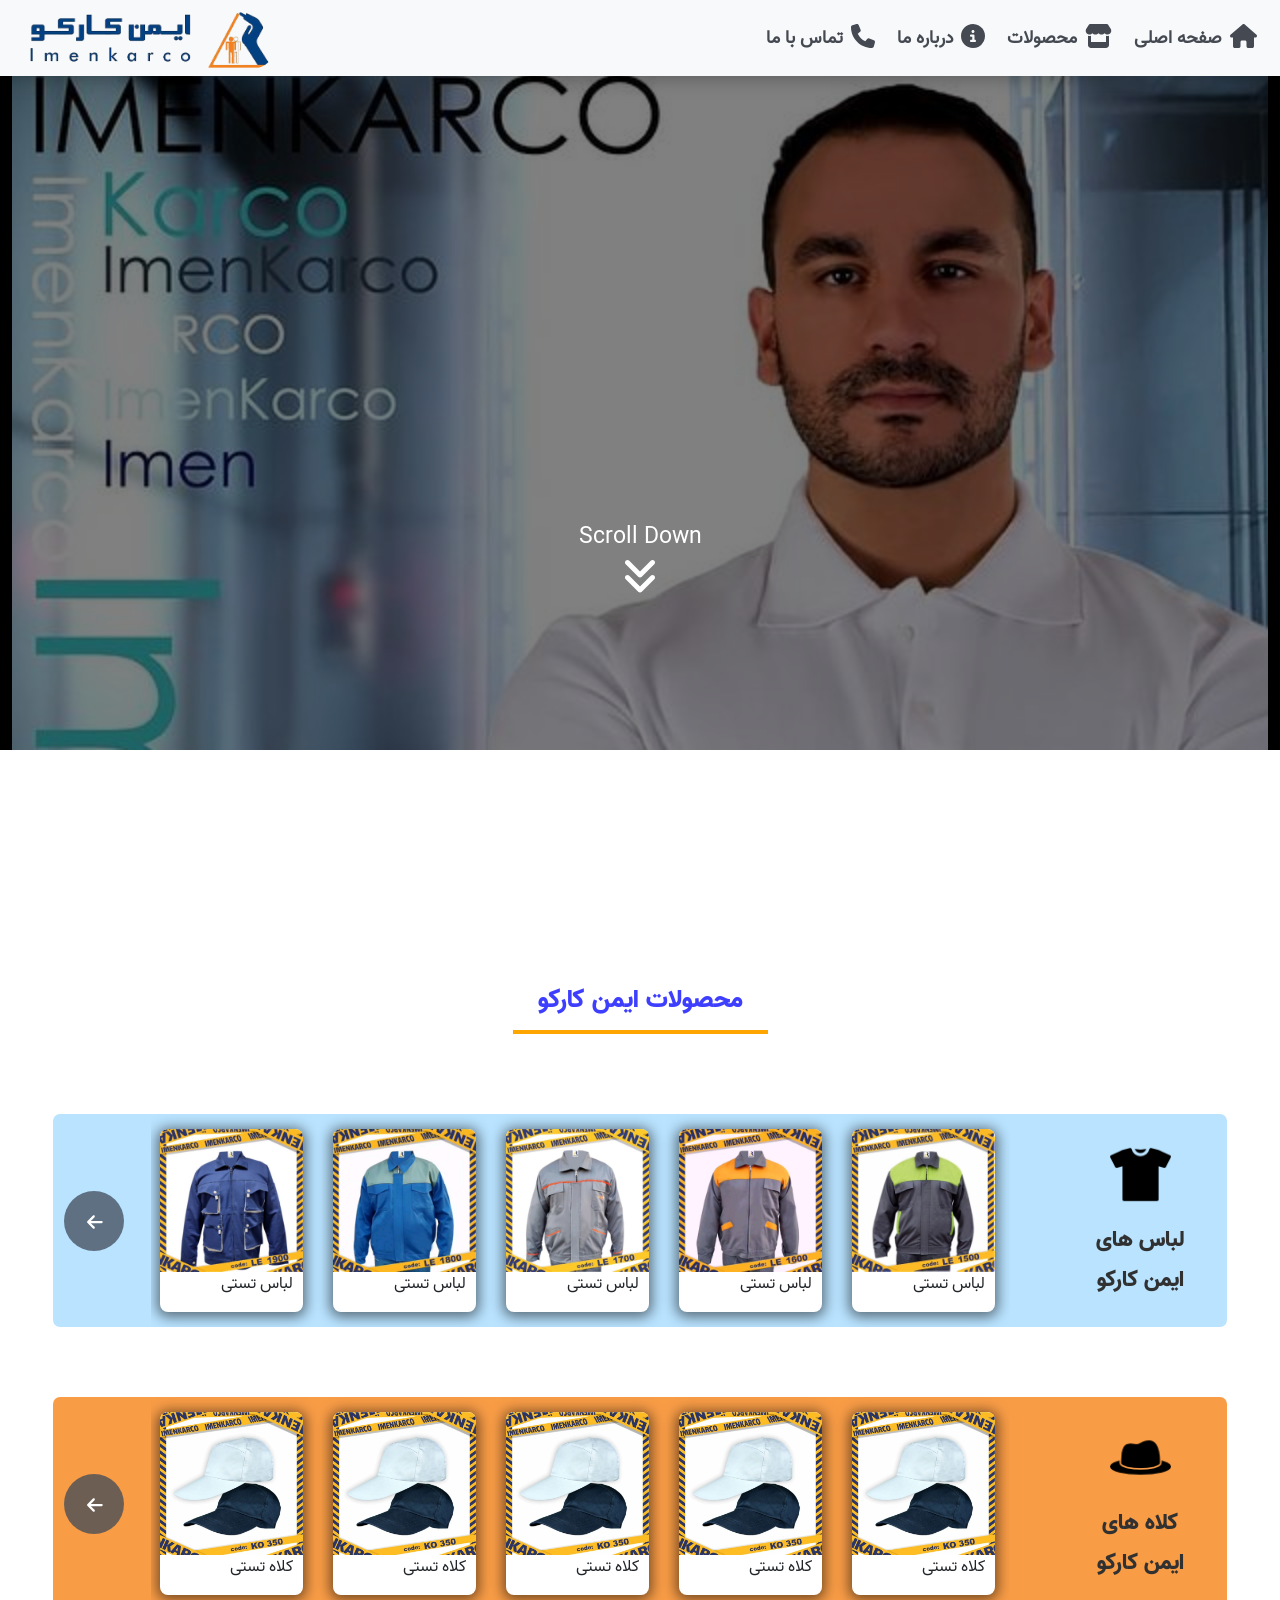
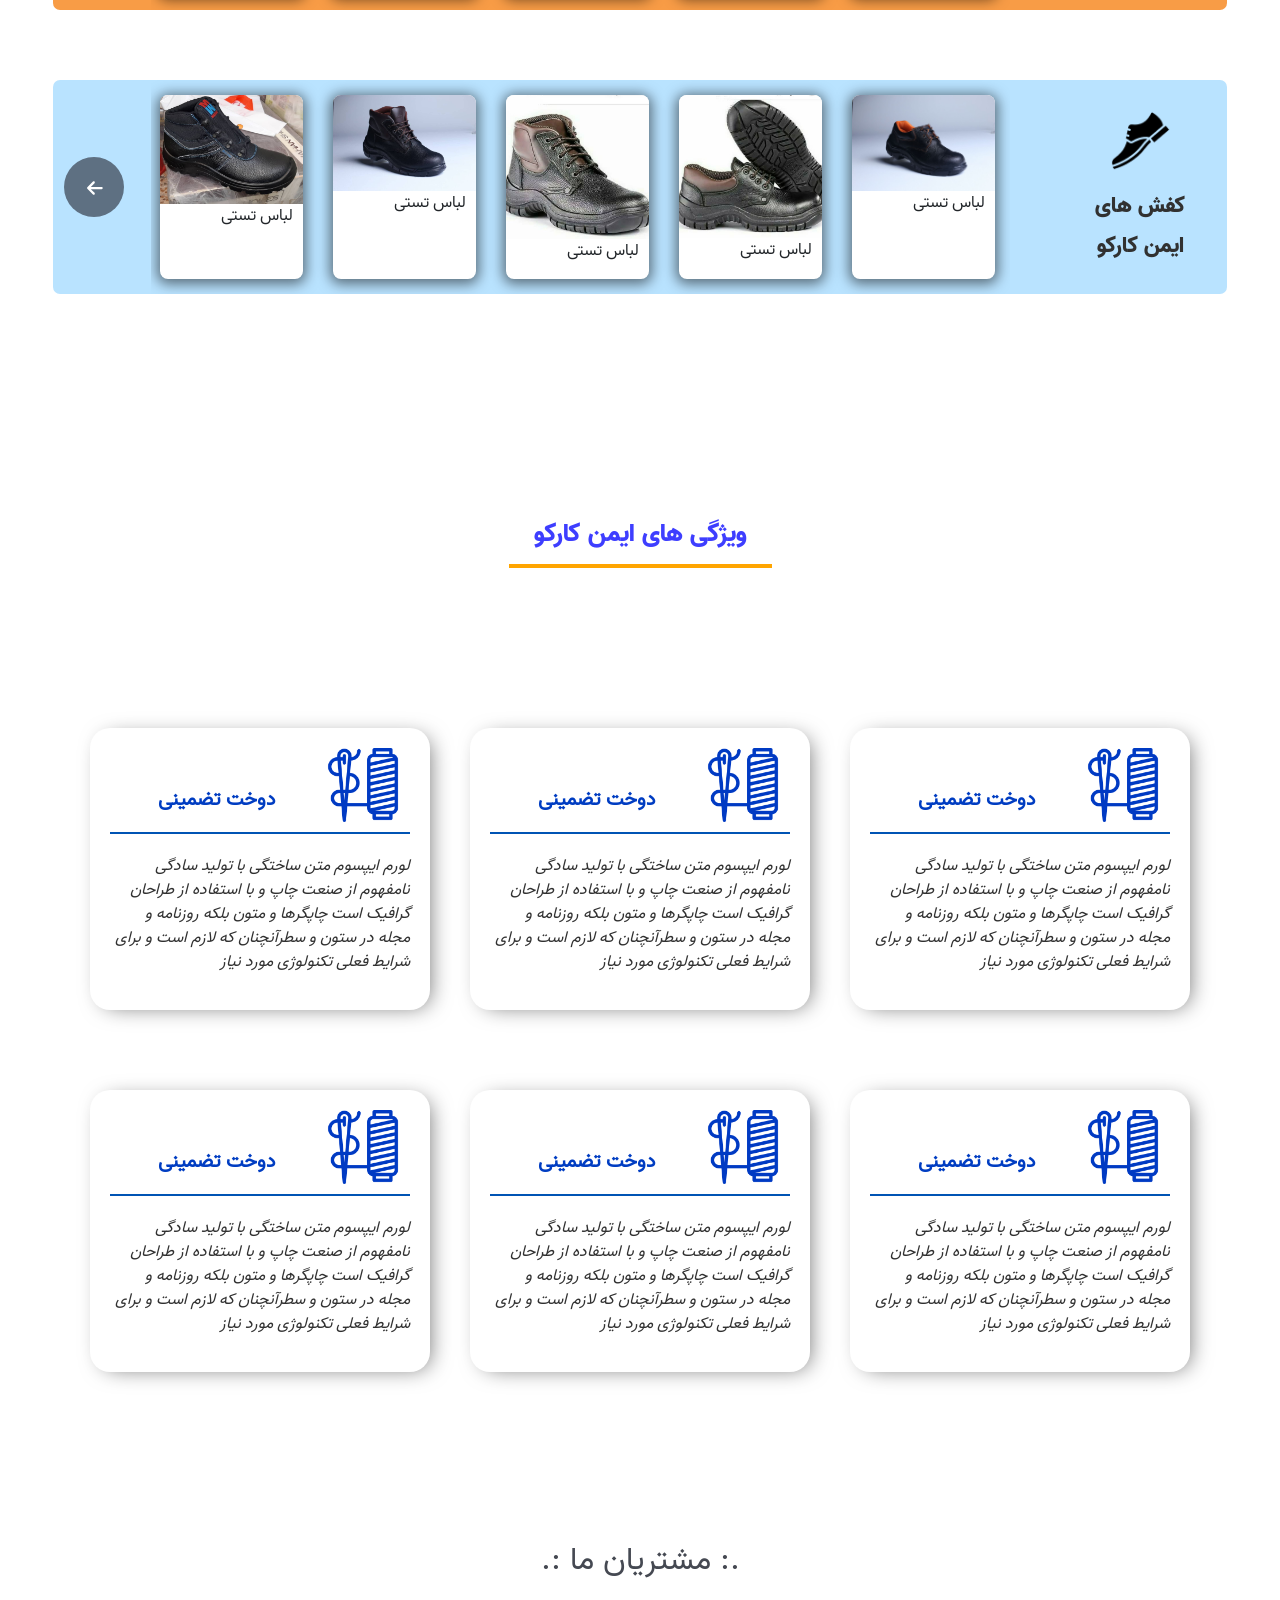
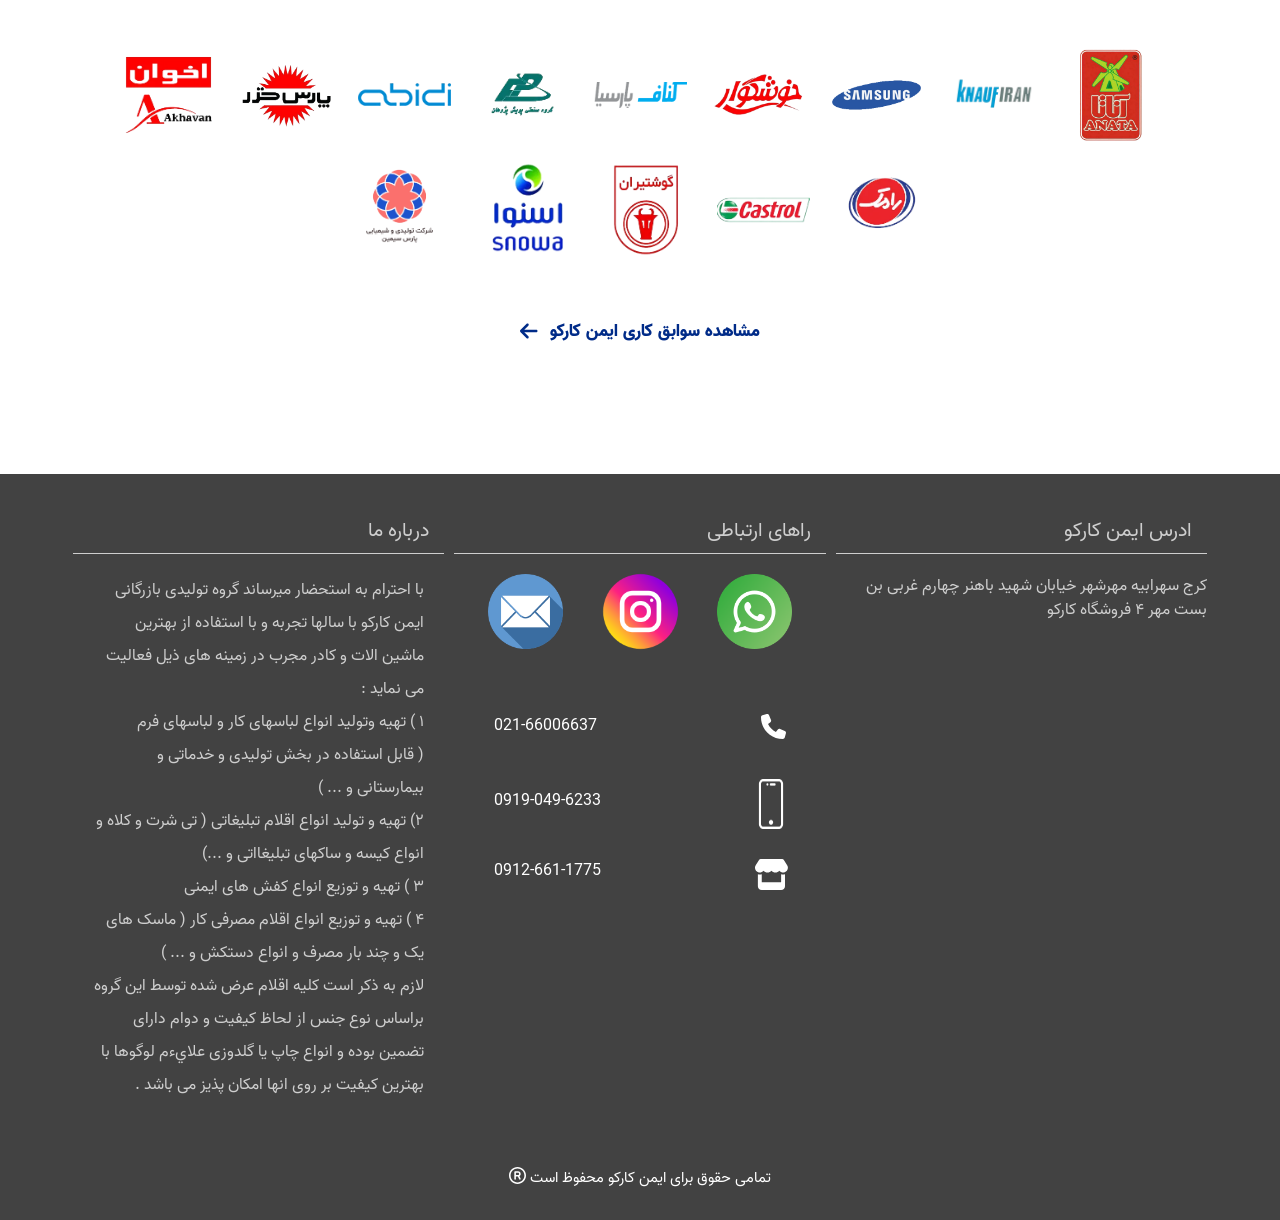
==== index.html @ ab549b19 "Add files via upload" ====
<!DOCTYPE html>
<html lang="en">

<head>
    <meta charset="UTF-8">
    <meta http-equiv="X-UA-Compatible" content="IE=edge">
    <meta name="keyword" content="لباس کار , لباسکار , لباس , کار ,ایمن , کارکو ,ایمن کارکو , ایمنکارکو">
    <meta name="describtion" content="... فروش انواع لباس و کفش و کلاه کار و">
    <meta name="author" content="Arshia Pourfar">
    <meta name="viewport" content="width=device-width, initial-scale=1.0">
    <link href="styles/styles.css" rel="stylesheet">
    <script src="https://cdn.jsdelivr.net/npm/bootstrap@5.2.3/dist/js/bootstrap.bundle.min.js"
        integrity="sha384-kenU1KFdBIe4zVF0s0G1M5b4hcpxyD9F7jL+jjXkk+Q2h455rYXK/7HAuoJl+0I4"
        crossorigin="anonymous"></script>
    <link href="https://cdn.jsdelivr.net/npm/bootstrap@5.2.3/dist/css/bootstrap.min.css" rel="stylesheet"
        integrity="sha384-rbsA2VBKQhggwzxH7pPCaAqO46MgnOM80zW1RWuH61DGLwZJEdK2Kadq2F9CUG65" crossorigin="anonymous">
    <script src="scripts/jQuery-library.js"></script>
    <link href="https://unpkg.com/aos@2.3.1/dist/aos.css" rel="stylesheet">
    <script src="https://unpkg.com/aos@2.3.1/dist/aos.js"></script>
    <script src="scripts/all.min.js" defer></script>
    <script src="scripts/product-list.js"></script>
    <script src="scripts/script.js"></script>
    <title>Imen Karco Weblog</title>
</head>

<body>
    <!-- Header Site -->

    <nav id="nav" class="navbar navbar-expand-md bg-light navbar-light fixed-top">
        <div class="container-fluid">
            <button class="navbar-toggler" type="button" data-bs-toggle="collapse" data-bs-target="#collapsibleNavbar">
                <span class="navbar-toggler-icon"></span>
            </button>
            <a href="#" class="logo navbar-brand">
                <img src="images/logo/logo.png" alt="Imen-Karco Logo" class="rounded-pill">
            </a>
            <div class="collapse navbar-collapse" id="collapsibleNavbar">
                <ul class="navbar-nav">
                    <li class="click-home-page nav-item"><a class="btn-home-page nav-link"><i
                                class="fas fa-home"></i>صفحه
                            اصلی</a></li>
                    <li class="scroll-to-product nav-item"><a class="btn-products nav-link"><i
                                class="fas fa-store"></i>محصولات</a>
                    </li>
                    <li class="click-info nav-item">
                        <a class="btn-info nav-link">
                            <i class="fas fa-info-circle"></i>درباره ما</a>
                    </li>
                    <li class="click-phone nav-item"><a class="btn-phone nav-link"><i class="fas fa-phone"></i>تماس با
                            ما</a>
                    </li>
                </ul>
            </div>
        </div>
    </nav>
    <div id="container-header-image" class="container-fluid">
        <div src="images/header-image.png" class="bg-pattern"></div>
        <div id="container-scroll-down" class="scroll-to-product">
            <span class="text-scroll-down ">Scroll Down</span>
            <i class="fa-solid fa-angles-down scroll-down-btn"></i>
        </div>
    </div>


    <!-- section products -->
    <section id="product" class="container-fluid Products" data-aos="fade-up" data-aos-duration="1500">
        <div class="row">
            <h1 class="title-post-header col-12">محصولات ایمن کارکو </h1>
        </div>
    </section>

    <!-- section whyus -->
    <section id="whyus" class="container" data-aos="fade-up" data-aos-duration="1000">
        <div class="row" data-aos="fade-up" data-aos-duration="1000">
            <h1 class="title-whyus col-lg-12" data-aos="fade-left" data-aos-duration="1200">ویژگی های ایمن کارکو</h1>
        </div>
        <div class="posts-container row">

        </div>
    </section>

    <!-- section customers -->
    <section class="container">
        <div id="customers" class="row">
            <h2 class="title col-12">.: مشتریان ما :.</h2>
            <div class="container">
                <div class="company-logo row">
                    <div class="logo-image"></div>
                    <span class="text-show-more col-12"> مشاهده سوابق کاری ایمن کارکو <i
                            class="fas fa-arrow-left"></i></span>
                </div>
            </div>
        </div>
    </section>

    <!-- footer -->
    <footer id="footer">
        <div class="container">
            <div class="row">
                <div id="addres" class="footer-item addres col-lg-4 col-sm-6">
                    <h3 class="footer-title">ادرس ایمن کارکو</h3>
                    <div class="footer-content addres">
                        <p>کرج سهرابیه مهرشهر خیابان شهید باهنر چهارم غربی بن بست مهر ۴ فروشگاه کارکو</p>
                        <iframe class="location-in-map"
                            src="https://www.google.com/maps/embed?pb=!1m18!1m12!1m3!1d1502.581767112061!2d50.871724518758796!3d35.81691183710317!2m3!1f0!2f0!3f0!3m2!1i1024!2i768!4f13.1!3m3!1m2!1s0x3f8dbd54c8eccd97%3A0xce2a70ec0439f67c!2z2YHYsdmI2LTar9in2Ycg2YTYqNin2LMg2qnYp9ixINqp2KfYsdqp2Yg!5e0!3m2!1sen!2s!4v1672684776465!5m2!1sen!2s"
                            width="800" height="600" style="border:0;" allowfullscreen="" loading="lazy"
                            referrerpolicy="no-referrer-when-downgrade"></iframe>
                    </div>
                </div>
                <div id="ways-of-communication" class="footer-item item-ways-of-communication col-lg-4 col-sm-6">
                    <h3 class="footer-title">راهای ارتباطی</h3>
                    <div class="footer-content">
                        <div class="footer-content ways-of-communication">
                            <a href="https://api.whatsapp.com/send?phone=989190496233&text=">
                                <img class="whatsapp" src="images/icons/whatsapp.png" alt="">
                            </a>
                            <a href="https://www.instagram.com/imenkarco/">
                                <img class="instagram" src="images/icons/instagram.png" alt="">
                            </a>
                            <a href="mailto:imenkarco77@gmail.com">
                                <img class="envelope" src="images/icons/gmail-icon.png" alt="">
                            </a>
                        </div>
                        <div class="container-number-call">
                            <span class="number-phone-call">021-66006637 <i class="fas fa-phone"></i></span>
                            <div class="clearfix"></div>
                            <span class="number-mobile-call">0919-049-6233<img class="fa-mobile-retro"
                                    src="images/icons/smartphone-icon.png"></span>
                            <span class="number-for-retail">0912-661-1775<i class="fas fa-store"></i></span>
                        </div>
                    </div>
                </div>
                <div id="about-us" class="footer-item item-about-us col-lg-4 col-sm-12">
                    <h3 class="footer-title">درباره ما</h3>
                    <div class="footer-content about-us">
                        <p>با احترام به استحضار میرساند گروه تولیدی بازرگانی ایمن کارکو با سالها تجربه و با استفاده از
                            بهترین ماشین الات و کادر مجرب در زمینه های ذیل فعالیت می نماید : <br>۱ ) تهیه وتولید انواع
                            لباسهای کار و لباسهای فرم <br> ( قابل استفاده در
                            بخش تولیدی و خدماتی و بیمارستانی و ... ) <br> ۲) تهیه و تولید انواع اقلام تبلیغاتی ( تی شرت
                            و
                            کلاه و انواع کیسه و ساکهای تبلیغااتی و ...) <br> ۳ ) تهیه و توزیع انواع کفش های ایمنی <br> ۴
                            )
                            تهیه و توزیع انواع اقلام مصرفی کار ( ماسک
                            های یک و چند بار مصرف و انواع دستکش و ... ) <br> لازم به ذکر است کلیه اقلام عرض شده توسط این
                            گروه براساس نوع جنس از لحاظ کیفیت و دوام دارای تضمین بوده و انواع چاپ یا گلدوزی علايءم
                            لوگوها با
                            بهترین کیفیت بر روی انها امکان پذیز می
                            باشد .
                        </p>
                    </div>
                </div>
            </div>
        </div>
        <div class="copy-right"> تمامی حقوق برای ایمن کارکو محفوظ است <i class="far fa-registered"></i></div>
    </footer>

    <button type="button" class="btn btn-secondary btn-floating" id="btn-back-to-top">
        <i class="fas fa-arrow-up"></i>
    </button>

    <!-- section show secifications product -->
    <div class="bg-container-product-secifications container-fluid">
        <section class="container-product-secifications">
            <button type="button" class="close-container-product-secifications btn btn-secondary btn-lg"><i
                    class="fas fa-close"></i></button>
            <div class="items row">
                <div class="product-image col-md-6 col-12">
                    <div class="main row">
                        <img class="main-image col-lg-7 col-md-9 col-11" src="" alt="">
                    </div>
                    <div class="row">
                        <div class="more-image">
                            <img onclick="changeMainImage()" class="btn bottom-image image-1 col-2" src="" alt="">
                            <img onclick="changeMainImage()" class="btn bottom-image image-2 col-2" src="" alt="">
                            <img onclick="changeMainImage()" class="btn bottom-image image-3 col-2" src="" alt="">
                            <img onclick="changeMainImage()" class="btn bottom-image image-4 col-2" src="" alt="">
                        </div>
                    </div>
                </div>
                <div class="product-secifications col-xl-6 col-md-6 col-12">
                    <div class="row">
                        <h3 class="title"></h3>
                        <hr>
                        <span class="material"></span>
                        <span class="material"></span>
                        <span class="material"></span>
                        <span class="material"></span>
                        <span class="description"></span>
                    </div>
                </div>
            </div>
        </section>
    </div>
    <script>
        AOS.init();
    </script>
</body>

</html>
---- styles/styles.css ----
* {
    box-sizing: border-box;
    margin: 0;
    padding: 0;
    user-select: none;
    font-family: vazirNormal;
}

@font-face {
    font-family: vazirNormal;
    src: url('../fonts/vazir.eot');
    src: url('../fonts/vazir.eot?#iefix') format('embedded-opentype'), url('../fonts/vazir.woff2') format('woff2'), url('../fonts/vazir.woff') format('woff'), url('../fonts/vazir.ttf') format('truetype');
    font-weight: normal;
    font-display: swap;
}

@font-face {
    font-family: vazirBold;
    src: url('../fonts/vazir-bold.eot');
    src: url('../fonts/vazir-bold.eot?#iefix') format('embedded-opentype'), url('../fonts/vazir-bold.woff2') format('woff2'), url('../fonts/vazir-bold.woff') format('woff'), url('../fonts/vazir-bold.ttf') format('truetype');
    font-weight: normal;
    font-display: swap;
}

html {
    background-color: #fff;
    scroll-behavior: smooth;
    overflow-x: hidden;
}

body {
    background-color: #fff;
    direction: rtl;
    scroll-behavior: smooth;
    overflow-x: hidden;
}

.clearfix {
    clear: both;
}

/* Header */
.logo {
    position: absolute;
    top: 0px;
    left: 20px;
}

.logo img {
    height: 65px;
}

/* Navigation */

#nav {
    box-shadow: 0px -9px 20px 9px rgba(0, 0, 0, 0.34);
}

#nav ul li a {
    padding: 16px 11px;
    text-decoration: none;
    color: #454952;
    font-weight: bold;
    font-size: 18px;
    transition: 0.25s;
}

#nav ul li a:hover {
    opacity: 0.6;
    cursor: pointer;
}

#nav ul li svg {
    color: #454952;
    font-size: 24px;
    margin-left: 8px;
    vertical-align: -5px;
}

/* Image Baner */
#container-header-image {
    width: 100%;
    text-align: center;
    background-color: #000000;
}

.bg-pattern {
    background: fixed url('../images/header-image.jpg') no-repeat;
    background-size: 100%;
    height: 750px;
    opacity: 0.5;
    position: relative;
}

#container-scroll-down {
    height: 100px;
    position: absolute;
    top: 570px;
    left: 50%;
    transform: translate(-50%, -50%);
    user-select: none;
    display: block;
}

#container-scroll-down .text-scroll-down {
    color: #fff;
    font-weight: 400;
    font-size: 23px;
}

#container-scroll-down .scroll-down-btn {
    display: block;
    margin: auto;
    font-size: 40px;
    color: #fff;
    animation: scrollDown 1s infinite;
}

.text-scroll-down:hover,
.scroll-down-btn:hover {
    cursor: pointer;
}

@keyframes scrollDown {
    from {
        margin-top: 0px;
    }

    to {
        margin-top: 30px;
    }
}


/* Post >> Product */

.Products {
    margin: 20px 50px;
}

.Products .title-post-header {
    width: fit-content;
    margin: 200px auto 10px auto;
    color: #3e3eff;
    font-size: 25px;
    border-bottom: 4px solid orange;
    padding: 15px 25px;
    font-family: vazirBold;
}

.Products .about-container-post {
    text-align: center;
}

.Products .about-container-post .icon-product-box {
    width: 40%;
    display: block;
    margin: 30px auto 15px auto;
}

.Products .about-container-post .text {
    font-weight: bold;
    font-size: 22px;
    line-height: 40px;
    color: #313131;
    font-family: vazirBold;
}

.show-more .fa-arrow-left {
    margin-right: 5px;
    color: #313131;
}

.Products .shirt,
.Products .hat,
.Products .shoes {
    border-radius: 7px;
    margin-top: 70px;
    box-sizing: border-box;
    padding: 0px 10px 0 10%;
}

.Products .shirt {
    background-color: rgb(185, 227, 255);
}

.Products .hat {
    background-color: rgb(248, 156, 70);
}

.Products .shoes {
    background-color: rgb(185, 227, 255);
}

/* Post >> Items */
.post {
    margin-right: 30px;
    display: flex;
    width: 100%;
    direction: rtl;
    overflow: hidden;
    user-select: none;
    scroll-behavior: smooth;
}

.post .post-item {
    background-color: #fff;
    border-radius: 8px;
    margin: 15px;
    box-shadow: 0px 2px 13px 3px rgb(0 0 0 / 52%);
}

.post .post-item:hover {
    cursor: pointer;
}

.post .post-image img {
    height: 100%;
    width: 100%;
    border-radius: 8px 8px 0 0;
}


.post .post-content {
    text-align: right;
    direction: rtl;
    margin-right: 10px;
}

.scroll-left-post,
.scroll-right-post {
    width: 60px;
    height: 60px;
    border-radius: 100%;
    border: none;
    z-index: 2;
    color: #fff;
    background-color: rgba(64, 75, 90, 0.753);
    float: left;
    font-size: 18px;
    padding: 20px;
    position: absolute;
    top: 50%;
    left: 3.5%;
    transform: translate(-50%, -50%);
}

.scroll-right-post {
    float: right;
    right: 9.5%;
    visibility: hidden;
}

.scroll-left-post:hover,
.scroll-right-post:hover {
    cursor: pointer;
    background-color: #313131;
}

/* WhyUs */

#whyus {
    text-align: center;
    margin: auto;
}

#whyus .title-whyus {
    width: fit-content;
    margin: auto;
    margin-top: 190px;
    margin-bottom: 120px;
    padding: 15px 25px;
    font-size: 25px;
    color: #3e3eff;
    border-bottom: 4px solid orange;
    font-family: vazirBold;
}

#whyus .posts {
    padding: 20px;
}

#whyus .posts .post-item {
    border-radius: 20px;
    padding: 20px;
    margin: 20px 0;
    box-shadow: 6px 3px 22px -7px #00000096;
    transition: 0.5s;
}

#whyus .posts .post-item:hover {
    box-shadow: 4px 7px 27px -7px #00000096;
}

#whyus .posts .title-post {
    font-weight: bold;
    font-size: 20px;
    line-height: 25px;
    color: #003dc2;
    margin-top: 40px;
}

#whyus .posts .icon-post {
    border-bottom: 2px solid rgb(0, 84, 180);
    padding: 0 10px 10px 20px;
}

#whyus .posts .icon-post img {
    display: inline-block;
}

#whyus .posts .post-content {
    margin-top: 20px;
    font-size: 16px;
    color: #313131;
    font-style: italic;
    text-align: right;
}

/* Customers */

#customers {
    text-align: right;
    margin-top: 100px;
}

#customers .title {
    text-align: center;
    padding-top: 30px;
    color: #454952;
}

#customers .container .company-logo {
    font-size: 17px;
    font-family: vazirBold;
    text-align: center;
    margin-top: 50px;
    color: #002b88;
    text-align: center;

}

#customers .company-logo img {
    margin: 10px;
}

#customers .company-logo .snowa {
    margin-left: 20px;
}

#customers .company-logo .logo-image {
    text-align: center;
    width: 100%;
}

#customers .container .company-logo svg {
    margin-right: 7px;
    font-size: 20px;
    vertical-align: -5px;
}

#customers .container .company-logo span:hover {
    cursor: pointer;
    opacity: 0.6;
}

#customers .company-logo .text-show-more {
    margin-top: 50px;
    font-family: vazirBold;
}

/* Footer */
#footer {
    height: fit-content;
    background-color: #424242;
    margin-top: 130px;
    position: relative;
}

#footer .container {
    padding: 10px;
}

#footer .footer-item {
    direction: rtl;
    height: fit-content;
    padding: 5px;
    border-radius: 5px;
    transition: 0.5s;
    color: #fff;
    margin-top: 20px;
}

#footer .footer-title {
    color: #cecece;
    border-bottom: 1px solid #cecece;
    padding: 10px 15px;
    margin-bottom: 20px;
    font-size: 20px;
}

/* ABOUT US STYLES */
#footer .item-about-us .footer-content {
    min-width: 300px;
    margin: auto;
    margin: 20px;
    color: #cecece;
    line-height: 33px;
}

#footer .item-about-us .read-more {
    width: 100%;
    text-align: left;
    font-weight: bold;
    font-size: 20px;
    color: #fff;
    margin-top: -30px;
    background-color: #424242;
}

#footer .item-about-us .read-more p:hover {
    color: #8a8a8a;
    cursor: pointer;
}


/* WAYS OF COMMUNICATION STYLES */

#footer .ways-of-communication {
    height: 70px;
    display: flex;
    justify-content: space-evenly;
    flex-wrap: wrap;
}

#footer .ways-of-communication img {
    width: 75px;
    height: 75px;
    color: rgb(224, 224, 224);
    transition: 0.30s;
}

#footer .ways-of-communication .instagram {
    width: 85px;
    height: 85px;
    margin-top: -5px;
}

#footer .ways-of-communication .instagram:hover {
    margin-top: -15px;
}

#footer .ways-of-communication .whatsapp:hover,
#footer .ways-of-communication .envelope:hover {
    cursor: pointer;
    margin-top: -10px;
}

#footer .container-number-call {
    margin: 30px 20px;
    display: flex;
    flex-wrap: wrap;
    justify-content: space-between;
    flex-direction: row-reverse;
}

#footer .fa-phone {
    font-size: 25px;
    color: #fff;
    float: right;
}

#footer .fa-mobile-retro {
    width: 40px;
    height: 50px;
    float: right;
    margin-top: -10px;
}

#footer .number-phone-call {
    float: left;
    color: #fff;
    padding: 40px 20px;
    direction: ltr;
    flex-basis: 100%;
}

#footer .number-mobile-call {
    float: left;
    padding: 0px 15px 0 20px;
    color: #fff;
    direction: ltr;
    flex-basis: 100%;
    margin-top: 10px;
}

#footer .number-for-retail {
    width: 100%;
    color: #fff;
    position: relative;
    top: 30px;
    left: 20px;
    display: flex;
    flex-direction: row-reverse;
    justify-content: space-between;
    flex-wrap: wrap;
}

#footer .number-for-retail svg {
    margin-right: 37px;
    font-size: 31px;
    float: right;
}

/* ADDRES STYLES */

#footer .addres .footer-content {
    text-align: center;
    color: #cecece;
}

#footer .addres .footer-content p {
    text-align: right;
}

#footer .addres .footer-content .location-in-map {
    height: 350px;
    width: 85%;
    margin-top: 20px;
    margin-right: -20px;
}


/* COPY RIGHT */

#footer .copy-right {
    color: #fff;
    text-align: center;
    font-weight: 500;
    font-size: 15px;
    padding: 30px 10px;
}

#footer .copy-right svg {
    color: #fff;
    font-size: 17px;
}

/* btn back to top styles */
#btn-back-to-top {
    width: 65px;
    height: 65px;
    border-radius: 50%;
    position: fixed;
    bottom: 20px;
    left: 20px;
    display: none;
    font-size: 23px;
}

/* secisecifications product styles */
.bg-container-product-secifications {
    overflow: auto;
    height: 100%;
    display: none;
    position: fixed;
    background-color: #2c2c2cb9;
    top: 50%;
    left: 50%;
    transform: translate(-50%, -50%);
    padding-top: 50px;
}

.container-product-secifications {
    position: relative;
    top: 40px;
    width: 84%;
    background-color: #fff;
    margin: auto;
    border-radius: 8px;

}

.container-product-secifications .items {
    padding: 40px 30px;
}

.close-container-product-secifications {
    position: relative;
    top: 0px;
    right: 0px;
}

.close-container-product-secifications svg {
    margin-top: 3px;
    font-size: 25px;
}

.main-image {
    margin: 20px auto;
    border-radius: 30px;
}

.more-image {
    text-align: center;
}

.more-image .bottom-image {
    padding: 0;
    margin-left: 10px;
    border: 1px solid #ccc;
}

/* product-secifications styles */
.product-secifications {
    padding: 10px;
    line-height: 50px;
}

.product-secifications span {
    display: block;
    margin: 10px;
    font-size: 20px;
    font-family: vazirNormal;
    font-weight: bold;
}

/* responsive */
@media only screen and (max-width:992px) {
    .logo img {
        height: 60px;
    }

    .bg-pattern {
        height: 500px;
    }

    .post {
        margin-right: 0;
        overflow: auto;
    }

    .scroll-left-post,
    .scroll-right-post {
        display: none;
    }

    .Products .shirt,
    .Products .hat,
    .Products .shoes {
        padding: 0;
        padding-right: 10px;
        margin-top: 40px;
    }

    .Products .about-container-post .text {
        font-size: 20px;
    }
}

@media only screen and (max-width:768px) {
    .logo img {
        margin-left: 2%;
        height: 45px;
    }

    #container-scroll-down {
        display: none;
    }

    #container-header-image {
        background-color: #000000f4;
    }

    .bg-pattern {
        background-size: 110%;
        height: 430px;
    }

    .Products .title-post-header {
        font-size: 20px;
        padding: 10px;
        margin-bottom: 30px;
    }

    #whyus .title-whyus {
        font-size: 18px;
        padding: 10px;
        margin-bottom: 50px;
    }

    #whyus .posts .post-item {
        box-shadow: 6px 3px 22px -7px #00000000;
        padding: 0;
    }

    #whyus .posts .title-post {
        font-size: 90%;
    }

    #whyus .posts .icon-post {
        border-bottom: none;
    }

    #whyus .posts .icon-post .icon {
        width: 80px;
        margin: auto;
    }

    #whyus .posts .post-content {
        display: none;
    }

    #whyus .posts .post-item:hover {
        box-shadow: none;
    }

    #customers .container .company-logo span:hover {
        opacity: 1;
    }

    .Products .about-container-post .icon-product-box {
        width: 50%;
    }

    .Products .about-container-post .text {
        font-size: 115%;
    }
}

@media only screen and (max-width:455px) {
    .logo img {
        height: 45px;
    }

    .bg-pattern {
        background-size: 100%;
        height: 270px;
    }

    .Products .title-post-header {
        margin-top: 100px;
    }

    .Products .about-container-post .text {
        font-size: 13px;
        line-height: 10px;
    }

    .post .post-item {
        margin: 10px 5px;
        box-shadow: -10px 7px 23px -15px rgba(0, 0, 0, 1);
        -webkit-box-shadow: -10px 7px 23px -15px rgba(0, 0, 0, 1);
        -moz-box-shadow: -10px 7px 23px -15px rgba(0, 0, 0, 1);
    }

    .post .post-item:first-child {
        box-shadow: -10px 7px 23px -15px rgba(0, 0, 0, 1);
        -webkit-box-shadow: -10px 7px 23px -15px rgba(0, 0, 0, 1);
        -moz-box-shadow: -10px 7px 23px -15px rgba(0, 0, 0, 1);
    }

    .post .post-content {
        padding: 2px 0;
        font-size: 11px;
    }

    #customers .company-logo .text-show-more {
        margin-top: 50px;
        font-size: 13px;
    }

    #customers .company-logo .text-show-more svg {
        font-size: 15px;
    }

    #footer .copy-right {
        color: #fff;
        text-align: center;
        font-weight: 500;
        font-size: 11px;
        padding: 30px 10px;
    }

    #footer .copy-right svg {
        color: #fff;
        font-size: 15px;
    }
}

@media only screen and (max-width:325px) {
    .Products .about-container-post .text {
        font-size: 10px;
        line-height: 10px;
    }
}
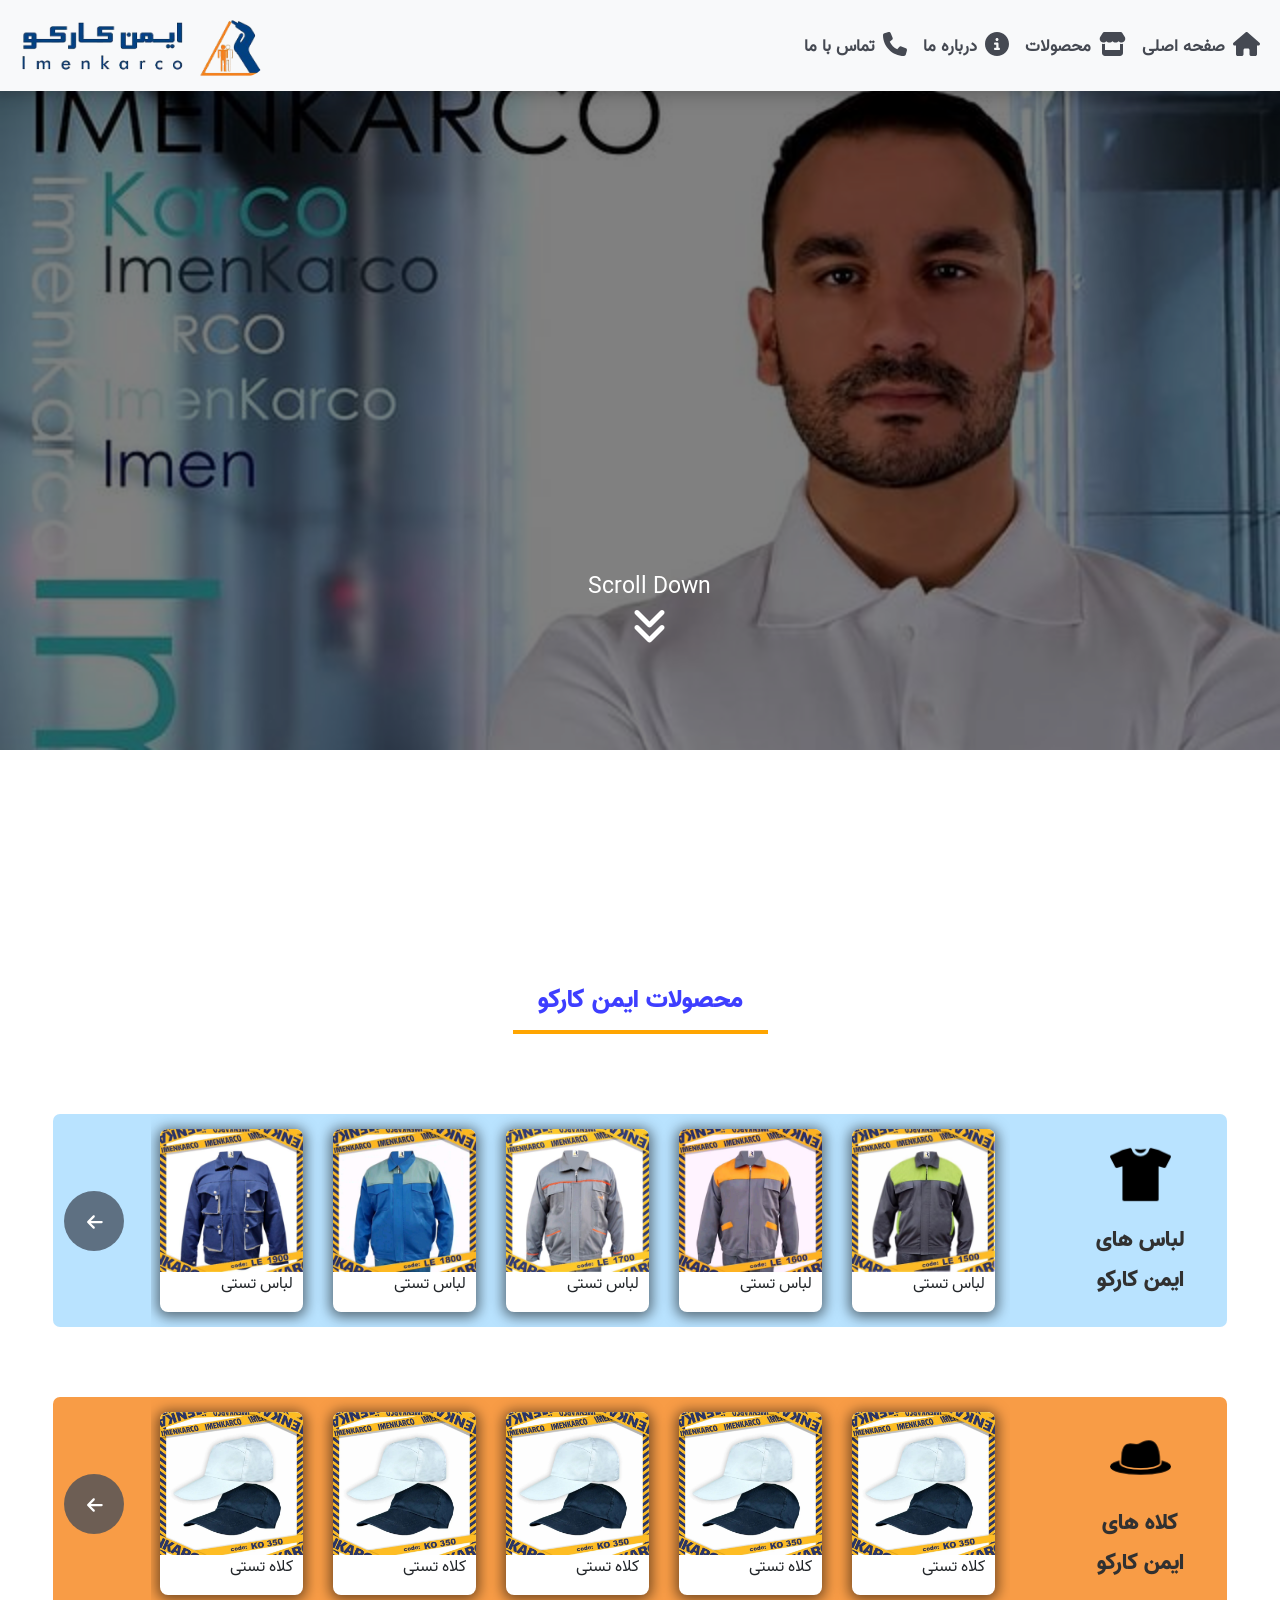
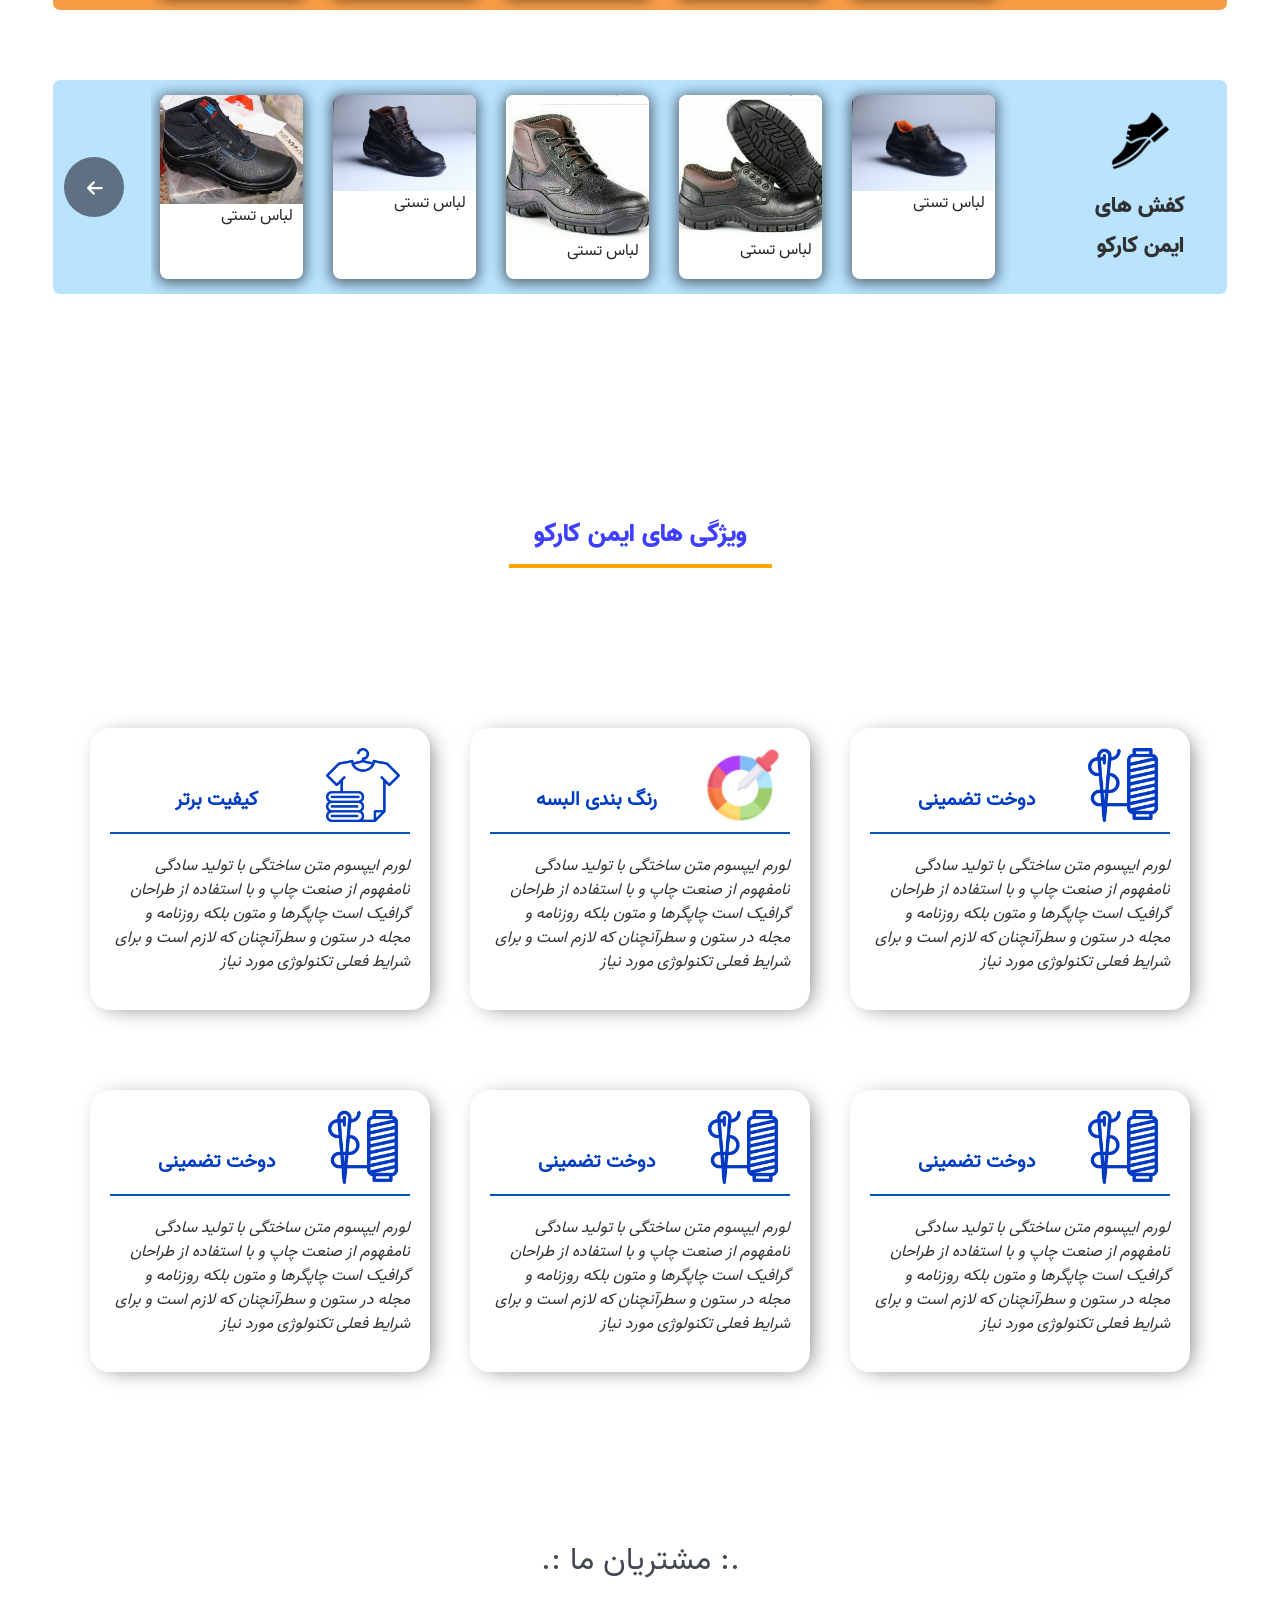
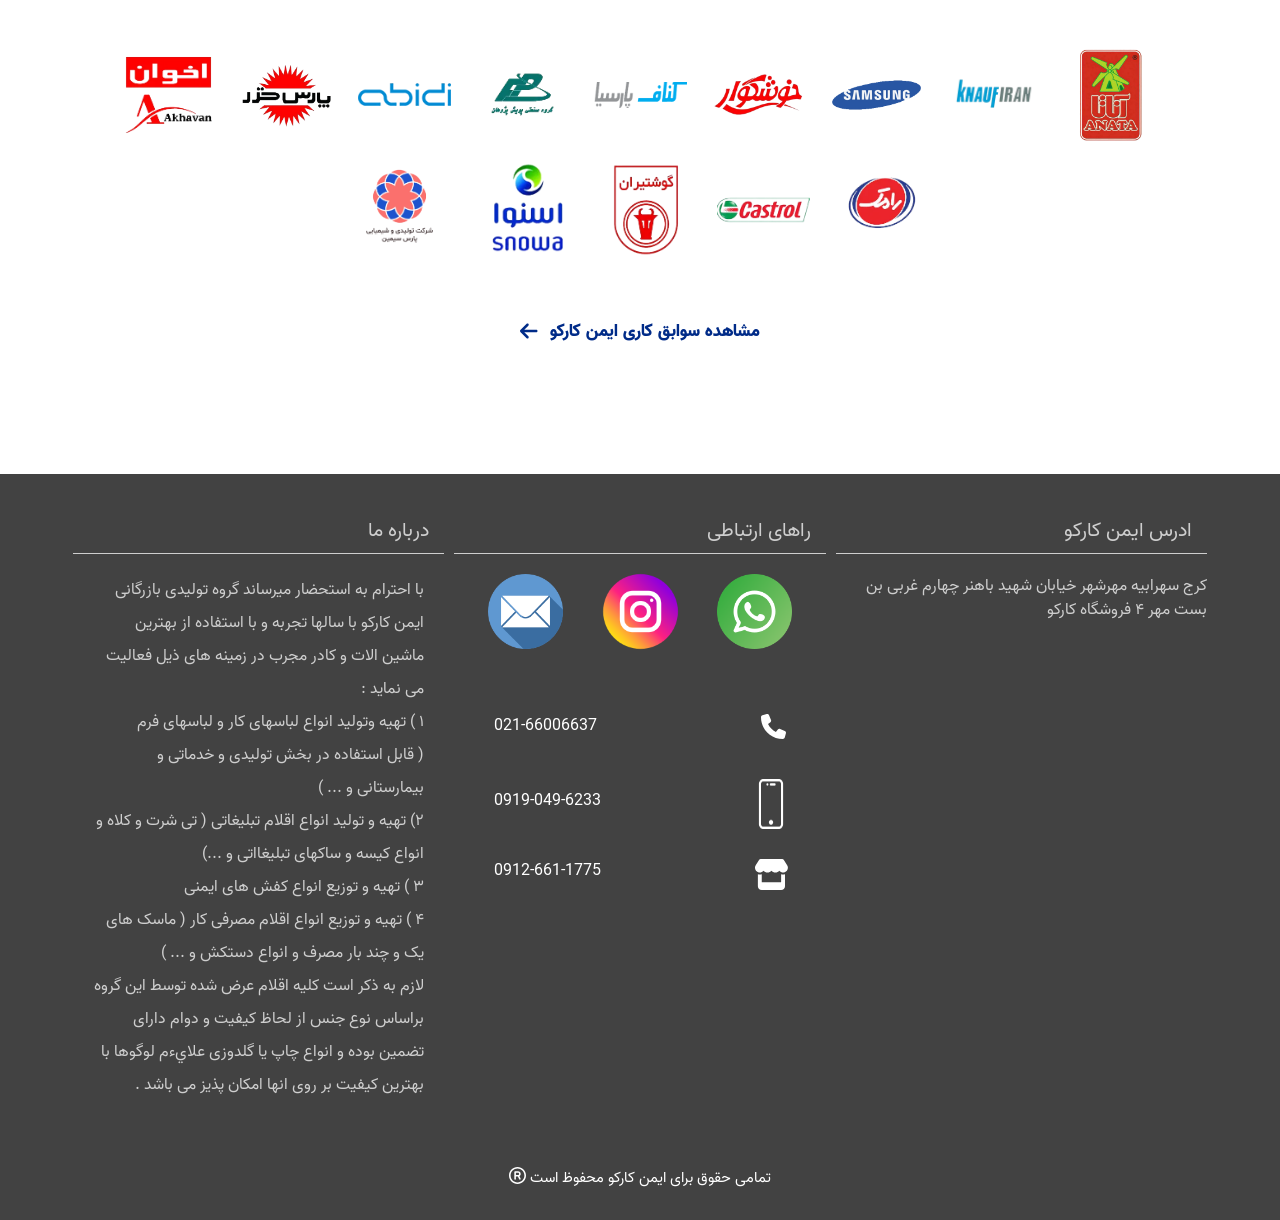
==== commit 4f20c7b4: "Add files via upload" ====
--- a/index.html
+++ b/index.html
@@ -14,6 +14,12 @@
         crossorigin="anonymous"></script>
     <link href="https://cdn.jsdelivr.net/npm/bootstrap@5.2.3/dist/css/bootstrap.min.css" rel="stylesheet"
         integrity="sha384-rbsA2VBKQhggwzxH7pPCaAqO46MgnOM80zW1RWuH61DGLwZJEdK2Kadq2F9CUG65" crossorigin="anonymous">
+    <script src="https://code.jquery.com/jquery-3.2.1.slim.min.js">
+    </script>
+    <script src="https://cdnjs.cloudflare.com/ajax/libs/popper.js/1.12.9/umd/popper.min.js">
+    </script>
+    <script src="https://maxcdn.bootstrapcdn.com/bootstrap/4.0.0/js/bootstrap.min.js">
+    </script>
     <script src="scripts/jQuery-library.js"></script>
     <link href="https://unpkg.com/aos@2.3.1/dist/aos.css" rel="stylesheet">
     <script src="https://unpkg.com/aos@2.3.1/dist/aos.js"></script>
@@ -28,31 +34,36 @@
 
     <nav id="nav" class="navbar navbar-expand-md bg-light navbar-light fixed-top">
         <div class="container-fluid">
-            <button class="navbar-toggler" type="button" data-bs-toggle="collapse" data-bs-target="#collapsibleNavbar">
-                <span class="navbar-toggler-icon"></span>
-            </button>
             <a href="#" class="logo navbar-brand">
                 <img src="images/logo/logo.png" alt="Imen-Karco Logo" class="rounded-pill">
             </a>
-            <div class="collapse navbar-collapse" id="collapsibleNavbar">
-                <ul class="navbar-nav">
-                    <li class="click-home-page nav-item"><a class="btn-home-page nav-link"><i
-                                class="fas fa-home"></i>صفحه
-                            اصلی</a></li>
-                    <li class="scroll-to-product nav-item"><a class="btn-products nav-link"><i
-                                class="fas fa-store"></i>محصولات</a>
-                    </li>
-                    <li class="click-info nav-item">
-                        <a class="btn-info nav-link">
-                            <i class="fas fa-info-circle"></i>درباره ما</a>
-                    </li>
-                    <li class="click-phone nav-item"><a class="btn-phone nav-link"><i class="fas fa-phone"></i>تماس با
-                            ما</a>
-                    </li>
-                </ul>
+            <div class="d-flex">
+                <button class="navbar-toggler ml-auto custom-toggler" type="button" data-bs-toggle="collapse"
+                    data-bs-target="#collapsibleNavbar">
+                    <span class="navbar-toggler-icon"></span>
+                </button>
+                <div class="collapse navbar-collapse" id="collapsibleNavbar">
+                    <ul class="navbar-nav">
+                        <li class="click-home-page nav-item"><a class="btn-home-page nav-link"><i
+                                    class="fas fa-home"></i>صفحه
+                                اصلی</a></li>
+                        <li class="scroll-to-product nav-item"><a class="btn-products nav-link"><i
+                                    class="fas fa-store"></i>محصولات</a>
+                        </li>
+                        <li class="click-info nav-item">
+                            <a class="btn-info nav-link">
+                                <i class="fas fa-info-circle"></i>درباره ما</a>
+                        </li>
+                        <li class="click-phone nav-item"><a class="btn-phone nav-link"><i class="fas fa-phone"></i>تماس
+                                با
+                                ما</a>
+                        </li>
+                    </ul>
+                </div>
             </div>
         </div>
     </nav>
+
     <div id="container-header-image" class="container-fluid">
         <div src="images/header-image.png" class="bg-pattern"></div>
         <div id="container-scroll-down" class="scroll-to-product">
@@ -164,20 +175,42 @@
             <button type="button" class="close-container-product-secifications btn btn-secondary btn-lg"><i
                     class="fas fa-close"></i></button>
             <div class="items row">
-                <div class="product-image col-md-6 col-12">
-                    <div class="main row">
-                        <img class="main-image col-lg-7 col-md-9 col-11" src="" alt="">
-                    </div>
-                    <div class="row">
-                        <div class="more-image">
-                            <img onclick="changeMainImage()" class="btn bottom-image image-1 col-2" src="" alt="">
-                            <img onclick="changeMainImage()" class="btn bottom-image image-2 col-2" src="" alt="">
-                            <img onclick="changeMainImage()" class="btn bottom-image image-3 col-2" src="" alt="">
-                            <img onclick="changeMainImage()" class="btn bottom-image image-4 col-2" src="" alt="">
-                        </div>
-                    </div>
-                </div>
-                <div class="product-secifications col-xl-6 col-md-6 col-12">
+                <div class="product-image col-lg-6 col-12">
+                    <div id="demo" class="carousel slide" data-bs-ride="carousel">
+                        <div class="carousel-indicators">
+                            <button type="button" data-bs-target="#demo" data-bs-slide-to="3"></button>
+                            <button type="button" data-bs-target="#demo" data-bs-slide-to="2"></button>
+                            <button type="button" data-bs-target="#demo" data-bs-slide-to="1"></button>
+                            <button type="button" data-bs-target="#demo" data-bs-slide-to="0" class="active"></button>
+                        </div>
+
+                        <div class="carousel-inner">
+                            <div class="carousel-item image-1 active">
+                                <img src="" alt="" class="d-block w-100">
+                            </div>
+                            <div class="carousel-item image-2">
+                                <img src="" alt="" class="d-block w-100">
+                            </div>
+                            <div class="carousel-item image-3">
+                                <img src="" alt="" class="d-block w-100">
+                            </div>
+                            <div class="carousel-item image-4">
+                                <img src="" alt="" class="d-block w-100">
+                            </div>
+                            <button class="carousel-control-prev" type="button" data-bs-target="#demo"
+                                data-bs-slide="prev">
+                                <span class="carousel-control-prev-icon bg-secondary"></span>
+                            </button>
+                            <button class="carousel-control-next" type="button" data-bs-target="#demo"
+                                data-bs-slide="next">
+                                <span class="carousel-control-next-icon bg-secondary"></span>
+                            </button>
+                        </div>
+
+
+                    </div>
+                </div>
+                <div class="d-flex product-secifications col-xl-6 col-md-6 col-12">
                     <div class="row">
                         <h3 class="title"></h3>
                         <hr>
--- a/styles/styles.css
+++ b/styles/styles.css
@@ -40,12 +40,6 @@
 }
 
 /* Header */
-.logo {
-    position: absolute;
-    top: 0px;
-    left: 20px;
-}
-
 .logo img {
     height: 65px;
 }
@@ -53,15 +47,20 @@
 /* Navigation */
 
 #nav {
+    direction: ltr;
     box-shadow: 0px -9px 20px 9px rgba(0, 0, 0, 0.34);
 }
 
+#nav ul {
+    direction: rtl;
+}
+
 #nav ul li a {
-    padding: 16px 11px;
+    padding: 16px 8px;
     text-decoration: none;
     color: #454952;
     font-weight: bold;
-    font-size: 18px;
+    font-size: 17px;
     transition: 0.25s;
 }
 
@@ -77,9 +76,22 @@
     vertical-align: -5px;
 }
 
+.navbar-toggler:focus,
+.navbar-toggler:active,
+.navbar-toggler-icon:focus {
+    outline: none !important;
+    box-shadow: none !important;
+}
+
+.custom-toggler.navbar-toggler {
+    border-color: transparent;
+}
+
 /* Image Baner */
 #container-header-image {
-    width: 100%;
+    width: 110%;
+    position: relative;
+    left: 12px;
     text-align: center;
     background-color: #000000;
 }
@@ -97,15 +109,16 @@
     position: absolute;
     top: 570px;
     left: 50%;
-    transform: translate(-50%, -50%);
     user-select: none;
     display: block;
+    text-align: center;
 }
 
 #container-scroll-down .text-scroll-down {
     color: #fff;
     font-weight: 400;
     font-size: 23px;
+    margin: auto;
 }
 
 #container-scroll-down .scroll-down-btn {
@@ -573,7 +586,7 @@
 
 .container-product-secifications {
     position: relative;
-    top: 40px;
+    top: 70px;
     width: 84%;
     background-color: #fff;
     margin: auto;
@@ -596,19 +609,23 @@
     font-size: 25px;
 }
 
-.main-image {
+.carousel {
+    text-align: center;
+    display: flex;
+    justify-content: center;
+    align-items: center;
+}
+
+.carousel-item img {
     margin: 20px auto;
     border-radius: 30px;
-}
-
-.more-image {
-    text-align: center;
-}
-
-.more-image .bottom-image {
-    padding: 0;
-    margin-left: 10px;
-    border: 1px solid #ccc;
+    width: 70% !important;
+}
+
+.carousel-control-prev-icon,
+.carousel-control-next-icon {
+    border-radius: 10px;
+    padding: 35px 21px !important;
 }
 
 /* product-secifications styles */
@@ -627,6 +644,10 @@
 
 /* responsive */
 @media only screen and (max-width:992px) {
+    .carousel-item img {
+        width: 90% !important;
+    }
+
     .logo img {
         height: 60px;
     }
@@ -660,7 +681,6 @@
 
 @media only screen and (max-width:768px) {
     .logo img {
-        margin-left: 2%;
         height: 45px;
     }
 
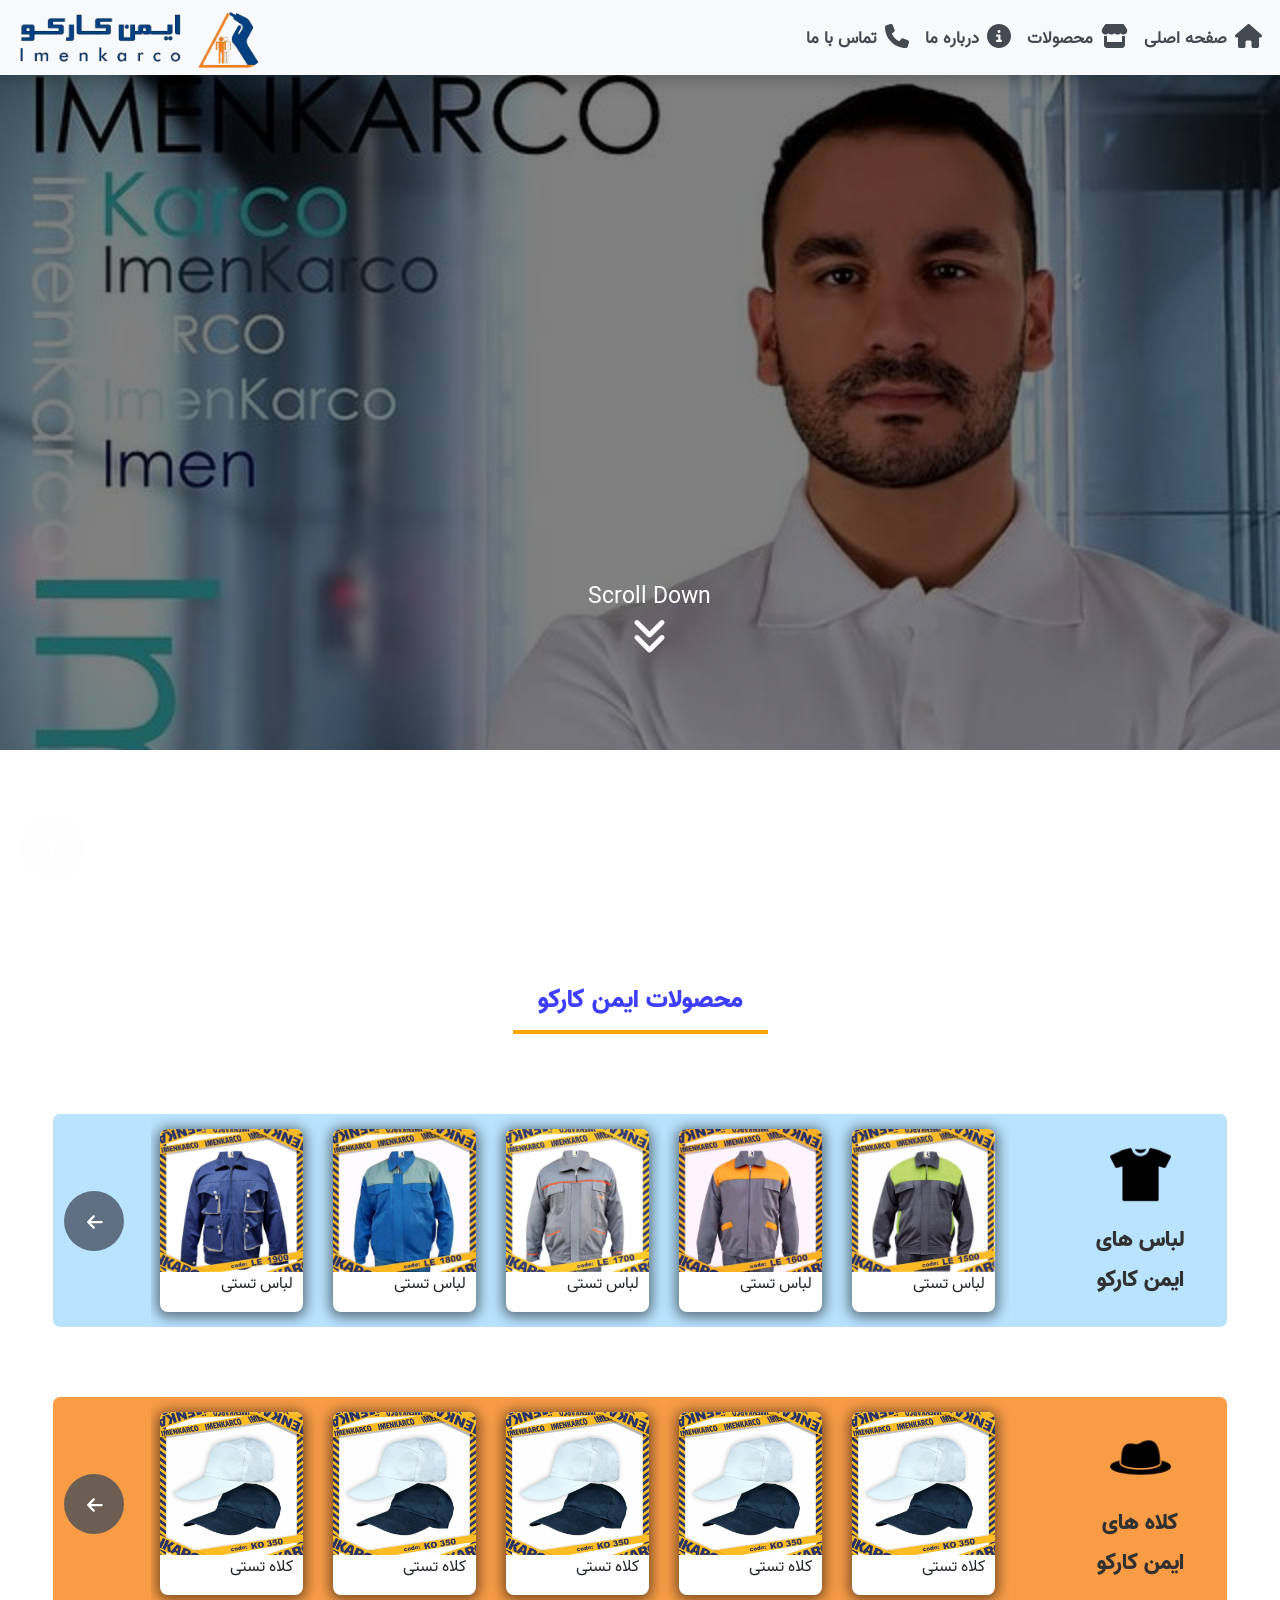
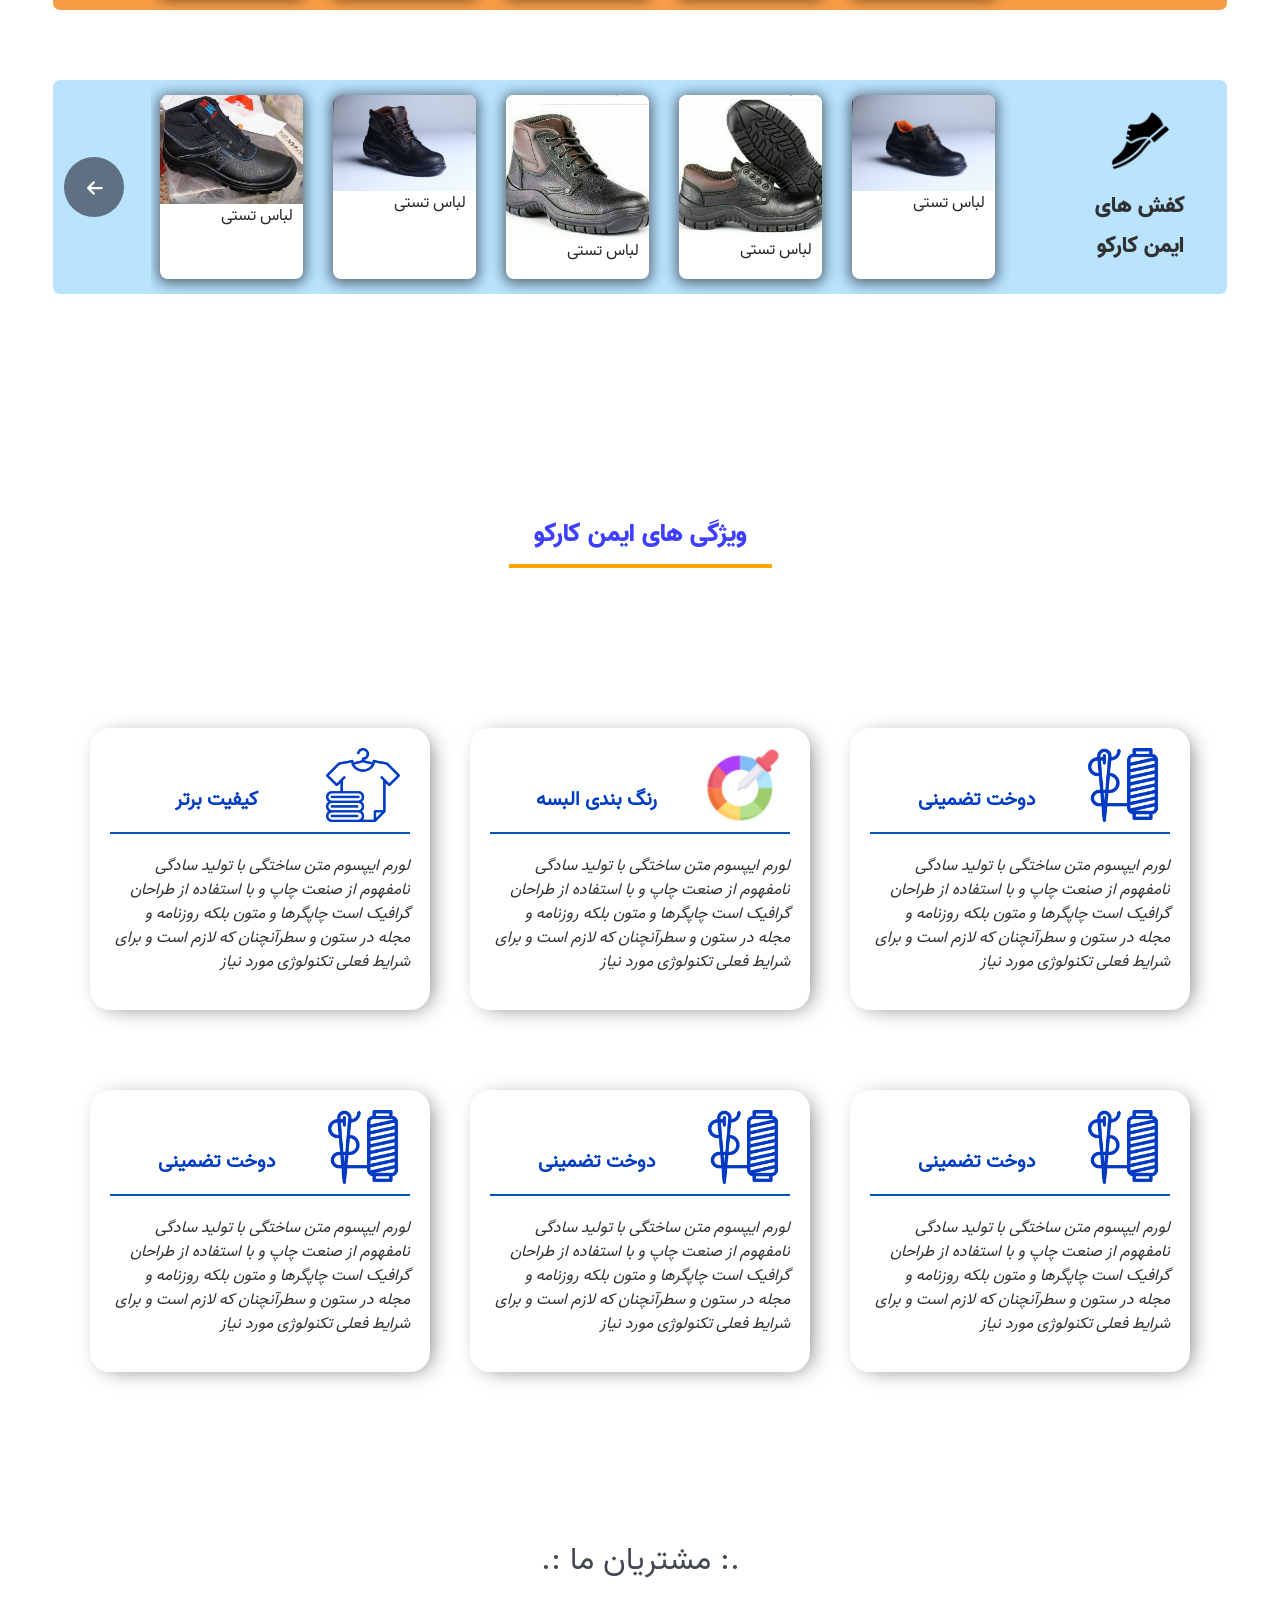
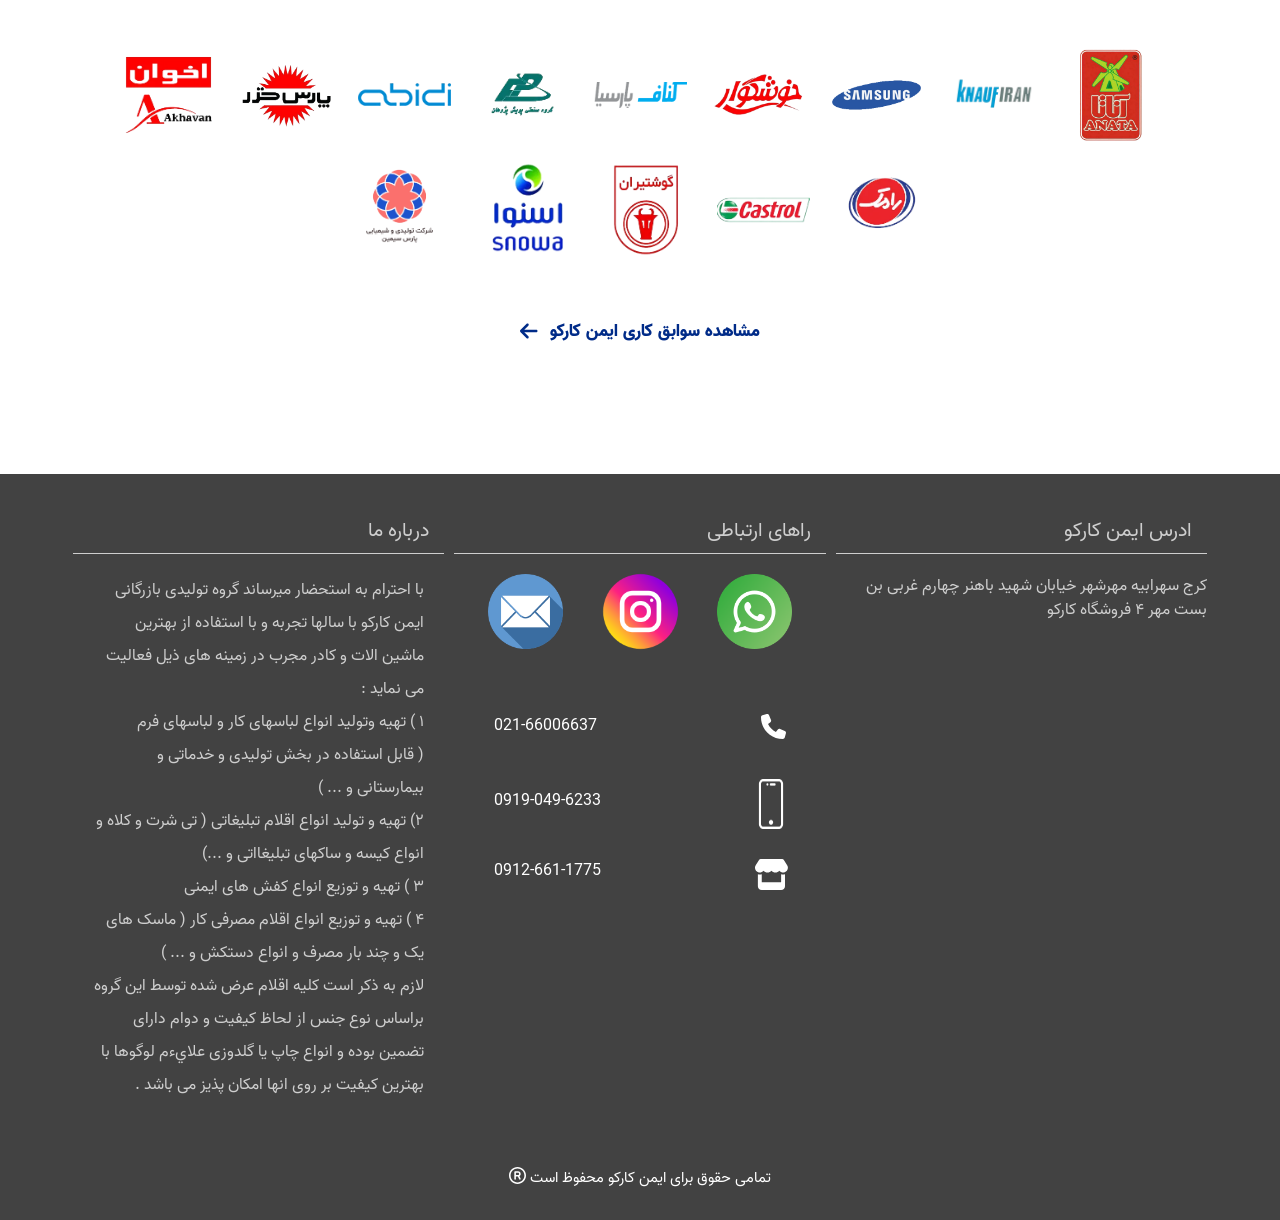
==== commit 6b330010: "Add files via upload" ====
--- a/index.html
+++ b/index.html
@@ -31,36 +31,32 @@
 
 <body>
     <!-- Header Site -->
-
-    <nav id="nav" class="navbar navbar-expand-md bg-light navbar-light fixed-top">
-        <div class="container-fluid">
-            <a href="#" class="logo navbar-brand">
-                <img src="images/logo/logo.png" alt="Imen-Karco Logo" class="rounded-pill">
-            </a>
-            <div class="d-flex">
-                <button class="navbar-toggler ml-auto custom-toggler" type="button" data-bs-toggle="collapse"
-                    data-bs-target="#collapsibleNavbar">
-                    <span class="navbar-toggler-icon"></span>
-                </button>
-                <div class="collapse navbar-collapse" id="collapsibleNavbar">
-                    <ul class="navbar-nav">
-                        <li class="click-home-page nav-item"><a class="btn-home-page nav-link"><i
-                                    class="fas fa-home"></i>صفحه
-                                اصلی</a></li>
-                        <li class="scroll-to-product nav-item"><a class="btn-products nav-link"><i
-                                    class="fas fa-store"></i>محصولات</a>
-                        </li>
-                        <li class="click-info nav-item">
-                            <a class="btn-info nav-link">
-                                <i class="fas fa-info-circle"></i>درباره ما</a>
-                        </li>
-                        <li class="click-phone nav-item"><a class="btn-phone nav-link"><i class="fas fa-phone"></i>تماس
-                                با
-                                ما</a>
-                        </li>
-                    </ul>
-                </div>
-            </div>
+    <nav id="nav" class="navbar fixed-top navbar-expand-lg navbar-light bg-light">
+        <a class="logo navbar-brand" href="#">
+            <img src="images/logo/logo.png" alt="Imen-Karco Logo" class="rounded-pill">
+        </a>
+        <button class="navbar-toggler custom-toggler" type="button" data-toggle="collapse"
+            data-target="#navbarSupportedContent" aria-controls="navbarSupportedContent" aria-expanded="false"
+            aria-label="Toggle navigation">
+            <span class="navbar-toggler-icon"></span>
+        </button>
+
+        <div class="collapse navbar-collapse" id="navbarSupportedContent">
+            <ul class="navbar-nav mr-auto">
+                <li class="click-home-page nav-item"><a class="btn-home-page nav-link"><i class="fas fa-home"></i>صفحه
+                        اصلی</a></li>
+                <li class="scroll-to-product nav-item"><a class="btn-products nav-link"><i
+                            class="fas fa-store"></i>محصولات</a>
+                </li>
+                <li class="click-info nav-item">
+                    <a class="btn-info nav-link">
+                        <i class="fas fa-info-circle"></i>درباره ما</a>
+                </li>
+                <li class="click-phone nav-item"><a class="btn-phone nav-link"><i class="fas fa-phone"></i>تماس
+                        با
+                        ما</a>
+                </li>
+            </ul>
         </div>
     </nav>
 
--- a/styles/styles.css
+++ b/styles/styles.css
@@ -49,10 +49,13 @@
 #nav {
     direction: ltr;
     box-shadow: 0px -9px 20px 9px rgba(0, 0, 0, 0.34);
+    padding: 0 10px;
 }
 
 #nav ul {
     direction: rtl;
+    position: absolute;
+    right: 10px;
 }
 
 #nav ul li a {
@@ -107,7 +110,7 @@
 #container-scroll-down {
     height: 100px;
     position: absolute;
-    top: 570px;
+    top: 580px;
     left: 50%;
     user-select: none;
     display: block;
@@ -644,6 +647,11 @@
 
 /* responsive */
 @media only screen and (max-width:992px) {
+    #nav ul {
+        direction: rtl;
+        position: relative;
+    }
+
     .carousel-item img {
         width: 90% !important;
     }
@@ -809,6 +817,7 @@
 }
 
 @media only screen and (max-width:325px) {
+
     .Products .about-container-post .text {
         font-size: 10px;
         line-height: 10px;
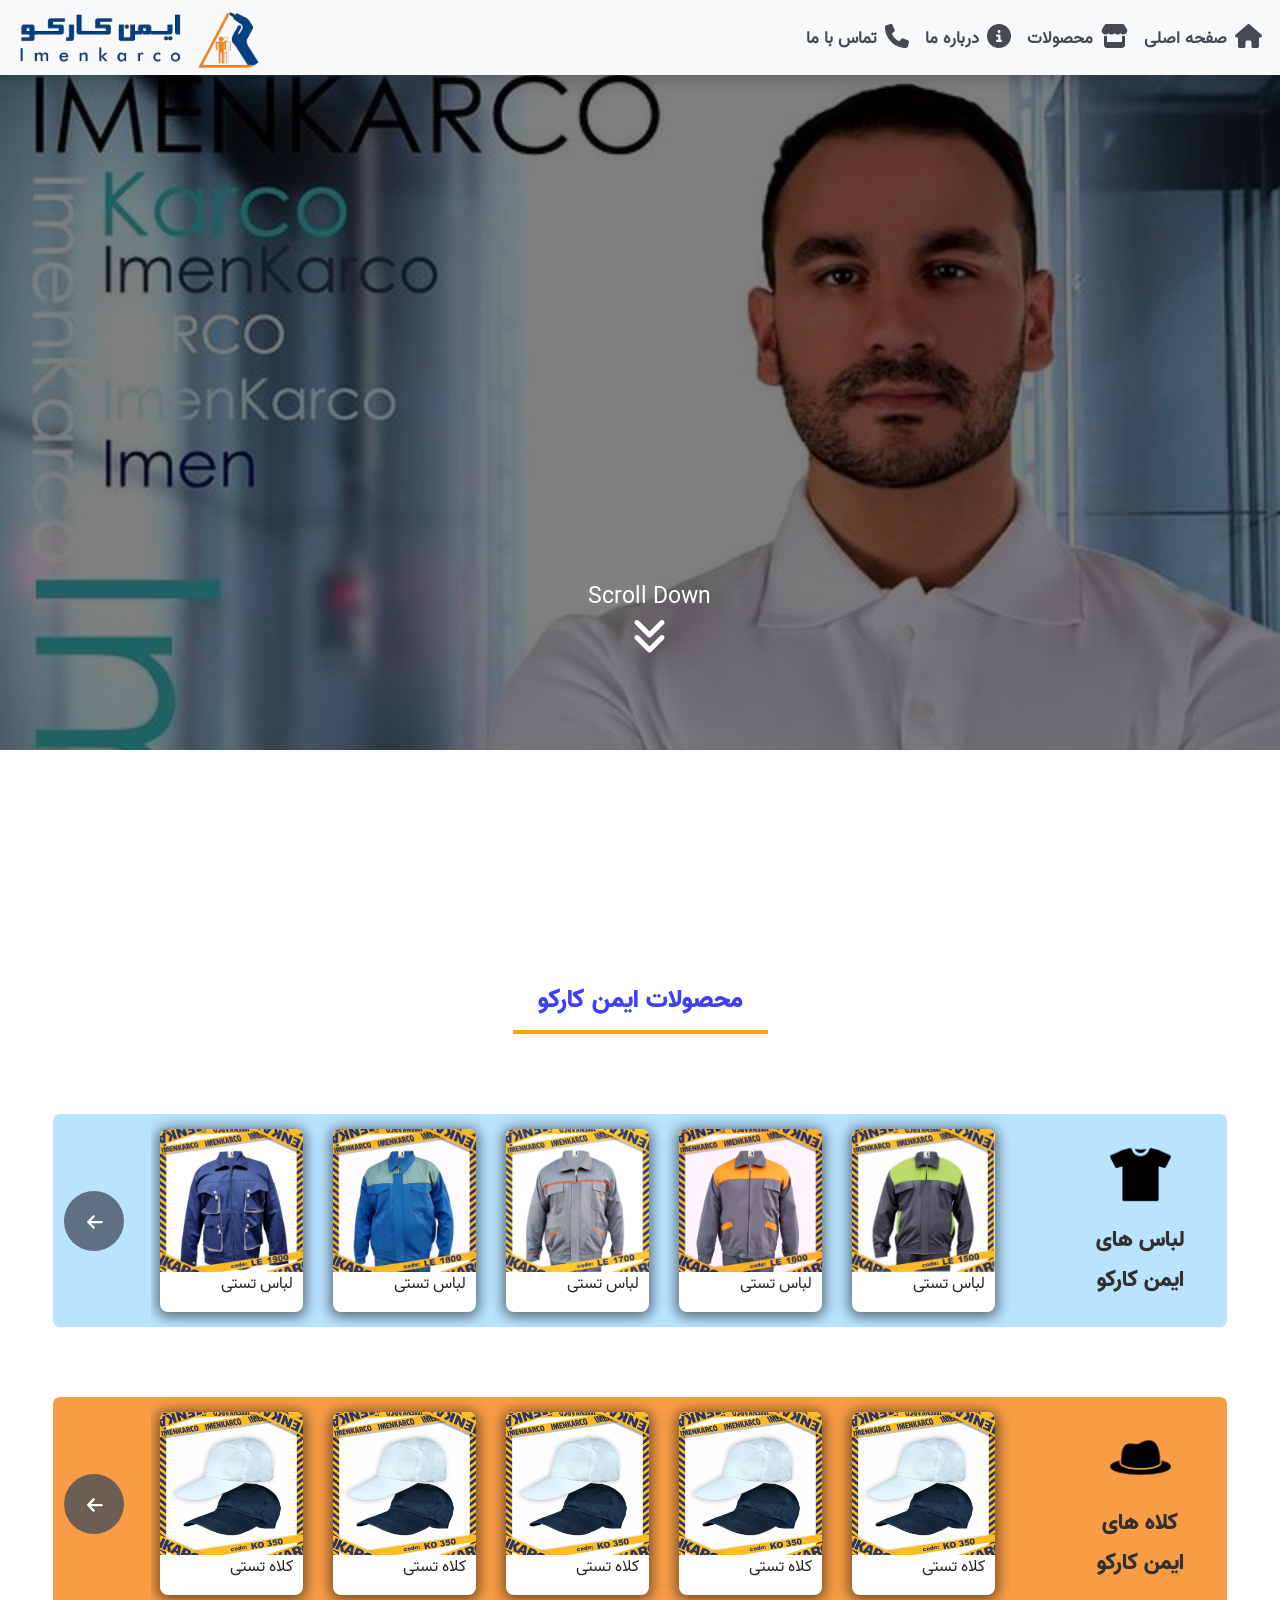
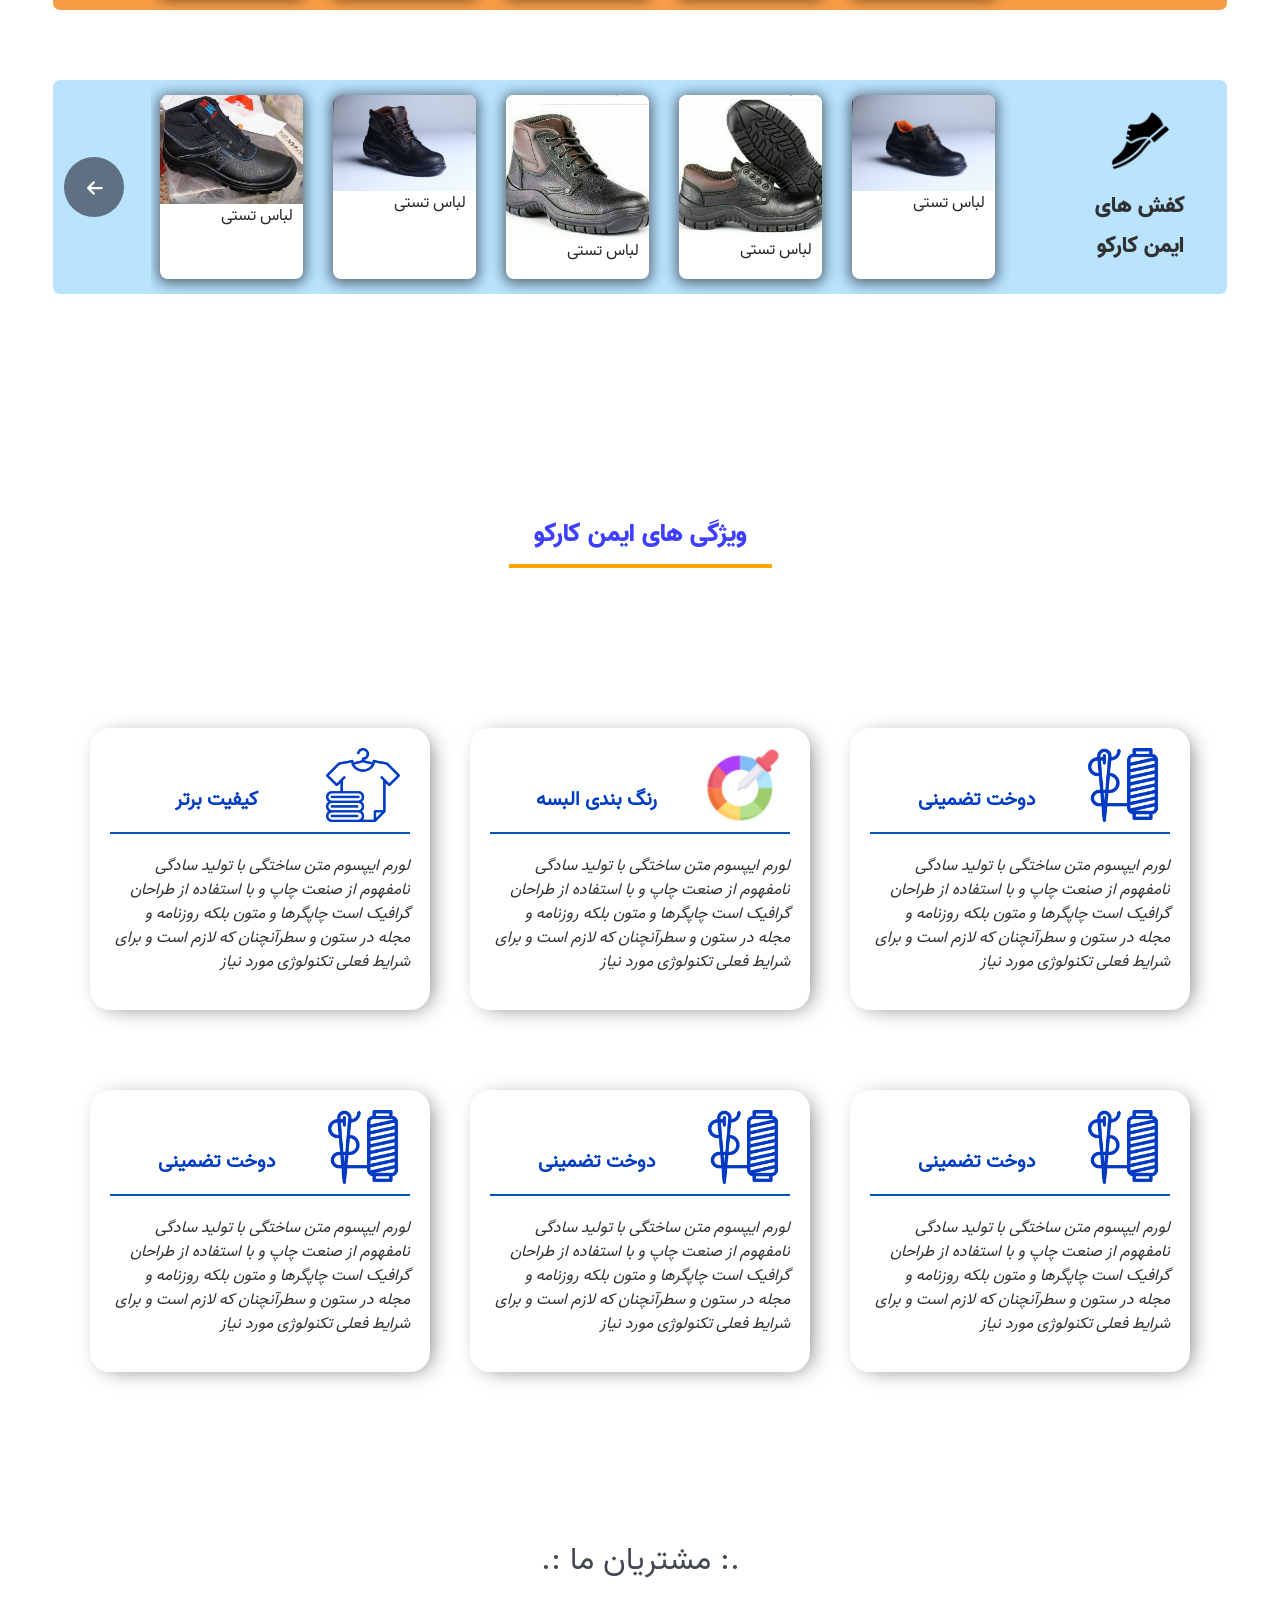
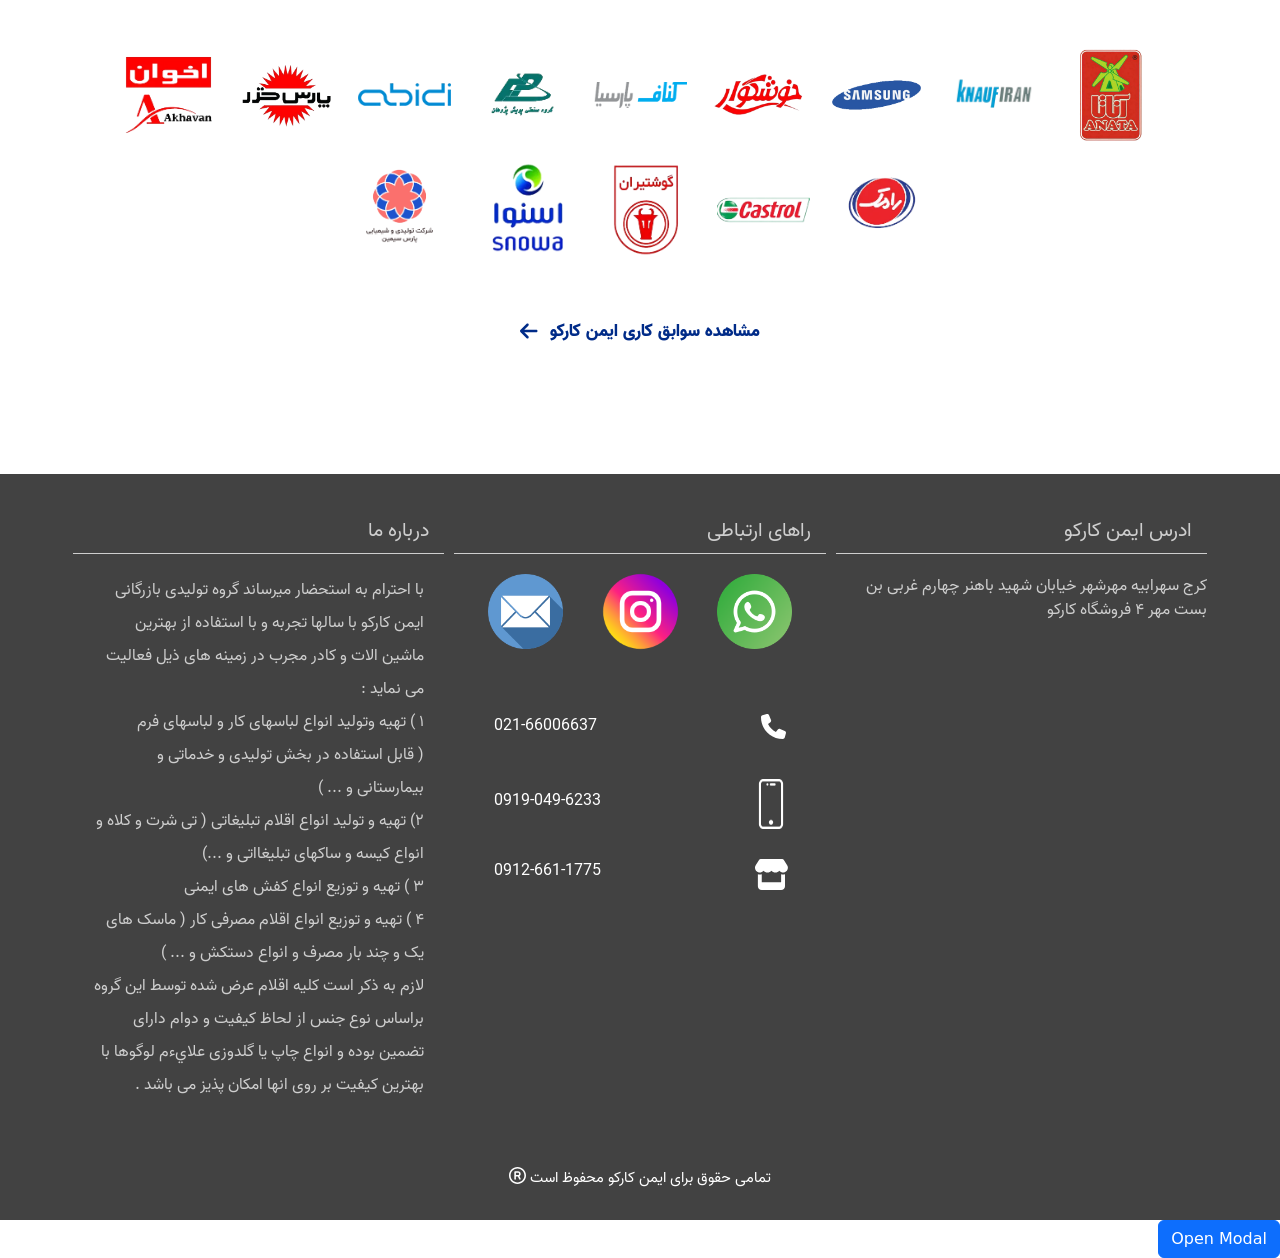
==== commit 4057a15b: "Add files via upload" ====
--- a/index.html
+++ b/index.html
@@ -165,61 +165,71 @@
         <i class="fas fa-arrow-up"></i>
     </button>
 
-    <!-- section show secifications product -->
-    <div class="bg-container-product-secifications container-fluid">
-        <section class="container-product-secifications">
-            <button type="button" class="close-container-product-secifications btn btn-secondary btn-lg"><i
-                    class="fas fa-close"></i></button>
-            <div class="items row">
-                <div class="product-image col-lg-6 col-12">
-                    <div id="demo" class="carousel slide" data-bs-ride="carousel">
-                        <div class="carousel-indicators">
-                            <button type="button" data-bs-target="#demo" data-bs-slide-to="3"></button>
-                            <button type="button" data-bs-target="#demo" data-bs-slide-to="2"></button>
-                            <button type="button" data-bs-target="#demo" data-bs-slide-to="1"></button>
-                            <button type="button" data-bs-target="#demo" data-bs-slide-to="0" class="active"></button>
-                        </div>
-
-                        <div class="carousel-inner">
-                            <div class="carousel-item image-1 active">
-                                <img src="" alt="" class="d-block w-100">
+    <!-- Button trigger modal -->
+    <button type="button" class="btn btn-primary" data-bs-toggle="modal" data-bs-target="#myModal">
+        Open Modal
+    </button>
+
+    <!-- Modal secifications product -->
+    <div class="modal fade container-fluid modal-secifications-product" id="myModal" tabindex="-1"
+        aria-labelledby="exampleModalLabel" aria-hidden="true">
+        <div class="modal-dialog modal-xl modal-dialog-centered">
+            <div class="modal-content">
+                <div class="modal-header">
+                    <button type="button" class="btn-close" data-bs-dismiss="modal" aria-label="Close"></button>
+                </div>
+                <div class="items row">
+                    <div class="product-image col-lg-6 col-12">
+                        <div id="demo" class="carousel slide" data-bs-ride="carousel">
+                            <div class="carousel-indicators">
+                                <button type="button" data-bs-target="#demo" data-bs-slide-to="3"></button>
+                                <button type="button" data-bs-target="#demo" data-bs-slide-to="2"></button>
+                                <button type="button" data-bs-target="#demo" data-bs-slide-to="1"></button>
+                                <button type="button" data-bs-target="#demo" data-bs-slide-to="0"
+                                    class="active"></button>
                             </div>
-                            <div class="carousel-item image-2">
-                                <img src="" alt="" class="d-block w-100">
+
+                            <div class="carousel-inner">
+                                <div class="carousel-item image-1 active">
+                                    <img src="" alt="" class="d-block w-100">
+                                </div>
+                                <div class="carousel-item image-2">
+                                    <img src="" alt="" class="d-block w-100">
+                                </div>
+                                <div class="carousel-item image-3">
+                                    <img src="" alt="" class="d-block w-100">
+                                </div>
+                                <div class="carousel-item image-4">
+                                    <img src="" alt="" class="d-block w-100">
+                                </div>
+                                <button class="carousel-control-prev" type="button" data-bs-target="#demo"
+                                    data-bs-slide="prev">
+                                    <span class="carousel-control-prev-icon bg-secondary"></span>
+                                </button>
+                                <button class="carousel-control-next" type="button" data-bs-target="#demo"
+                                    data-bs-slide="next">
+                                    <span class="carousel-control-next-icon bg-secondary"></span>
+                                </button>
                             </div>
-                            <div class="carousel-item image-3">
-                                <img src="" alt="" class="d-block w-100">
-                            </div>
-                            <div class="carousel-item image-4">
-                                <img src="" alt="" class="d-block w-100">
-                            </div>
-                            <button class="carousel-control-prev" type="button" data-bs-target="#demo"
-                                data-bs-slide="prev">
-                                <span class="carousel-control-prev-icon bg-secondary"></span>
-                            </button>
-                            <button class="carousel-control-next" type="button" data-bs-target="#demo"
-                                data-bs-slide="next">
-                                <span class="carousel-control-next-icon bg-secondary"></span>
-                            </button>
-                        </div>
-
-
-                    </div>
-                </div>
-                <div class="d-flex product-secifications col-xl-6 col-md-6 col-12">
-                    <div class="row">
-                        <h3 class="title"></h3>
-                        <hr>
-                        <span class="material"></span>
-                        <span class="material"></span>
-                        <span class="material"></span>
-                        <span class="material"></span>
-                        <span class="description"></span>
+                        </div>
+                    </div>
+                    <div class="d-flex product-secifications col-lg-6 col-12">
+                        <div class="row">
+                            <h3 class="title"></h3>
+                            <hr>
+                            <span class="material"></span>
+                            <span class="material"></span>
+                            <span class="material"></span>
+                            <span class="material"></span>
+                            <span class="description"></span>
+                        </div>
                     </div>
                 </div>
             </div>
-        </section>
+        </div>
     </div>
+
+
     <script>
         AOS.init();
     </script>
--- a/styles/styles.css
+++ b/styles/styles.css
@@ -575,42 +575,15 @@
 }
 
 /* secisecifications product styles */
-.bg-container-product-secifications {
-    overflow: auto;
-    height: 100%;
-    display: none;
-    position: fixed;
-    background-color: #2c2c2cb9;
-    top: 50%;
-    left: 50%;
-    transform: translate(-50%, -50%);
-    padding-top: 50px;
-}
-
-.container-product-secifications {
-    position: relative;
-    top: 70px;
-    width: 84%;
-    background-color: #fff;
-    margin: auto;
-    border-radius: 8px;
-
-}
-
-.container-product-secifications .items {
-    padding: 40px 30px;
-}
-
-.close-container-product-secifications {
-    position: relative;
-    top: 0px;
-    right: 0px;
-}
-
-.close-container-product-secifications svg {
-    margin-top: 3px;
-    font-size: 25px;
-}
+.modal-secifications-product {
+    padding: 40px;
+}
+
+.modal-secifications-product .modal-content .items{
+    padding: 50px;
+    padding-top: 20px;
+}
+
 
 .carousel {
     text-align: center;
@@ -622,7 +595,6 @@
 .carousel-item img {
     margin: 20px auto;
     border-radius: 30px;
-    width: 70% !important;
 }
 
 .carousel-control-prev-icon,
@@ -652,10 +624,6 @@
         position: relative;
     }
 
-    .carousel-item img {
-        width: 90% !important;
-    }
-
     .logo img {
         height: 60px;
     }
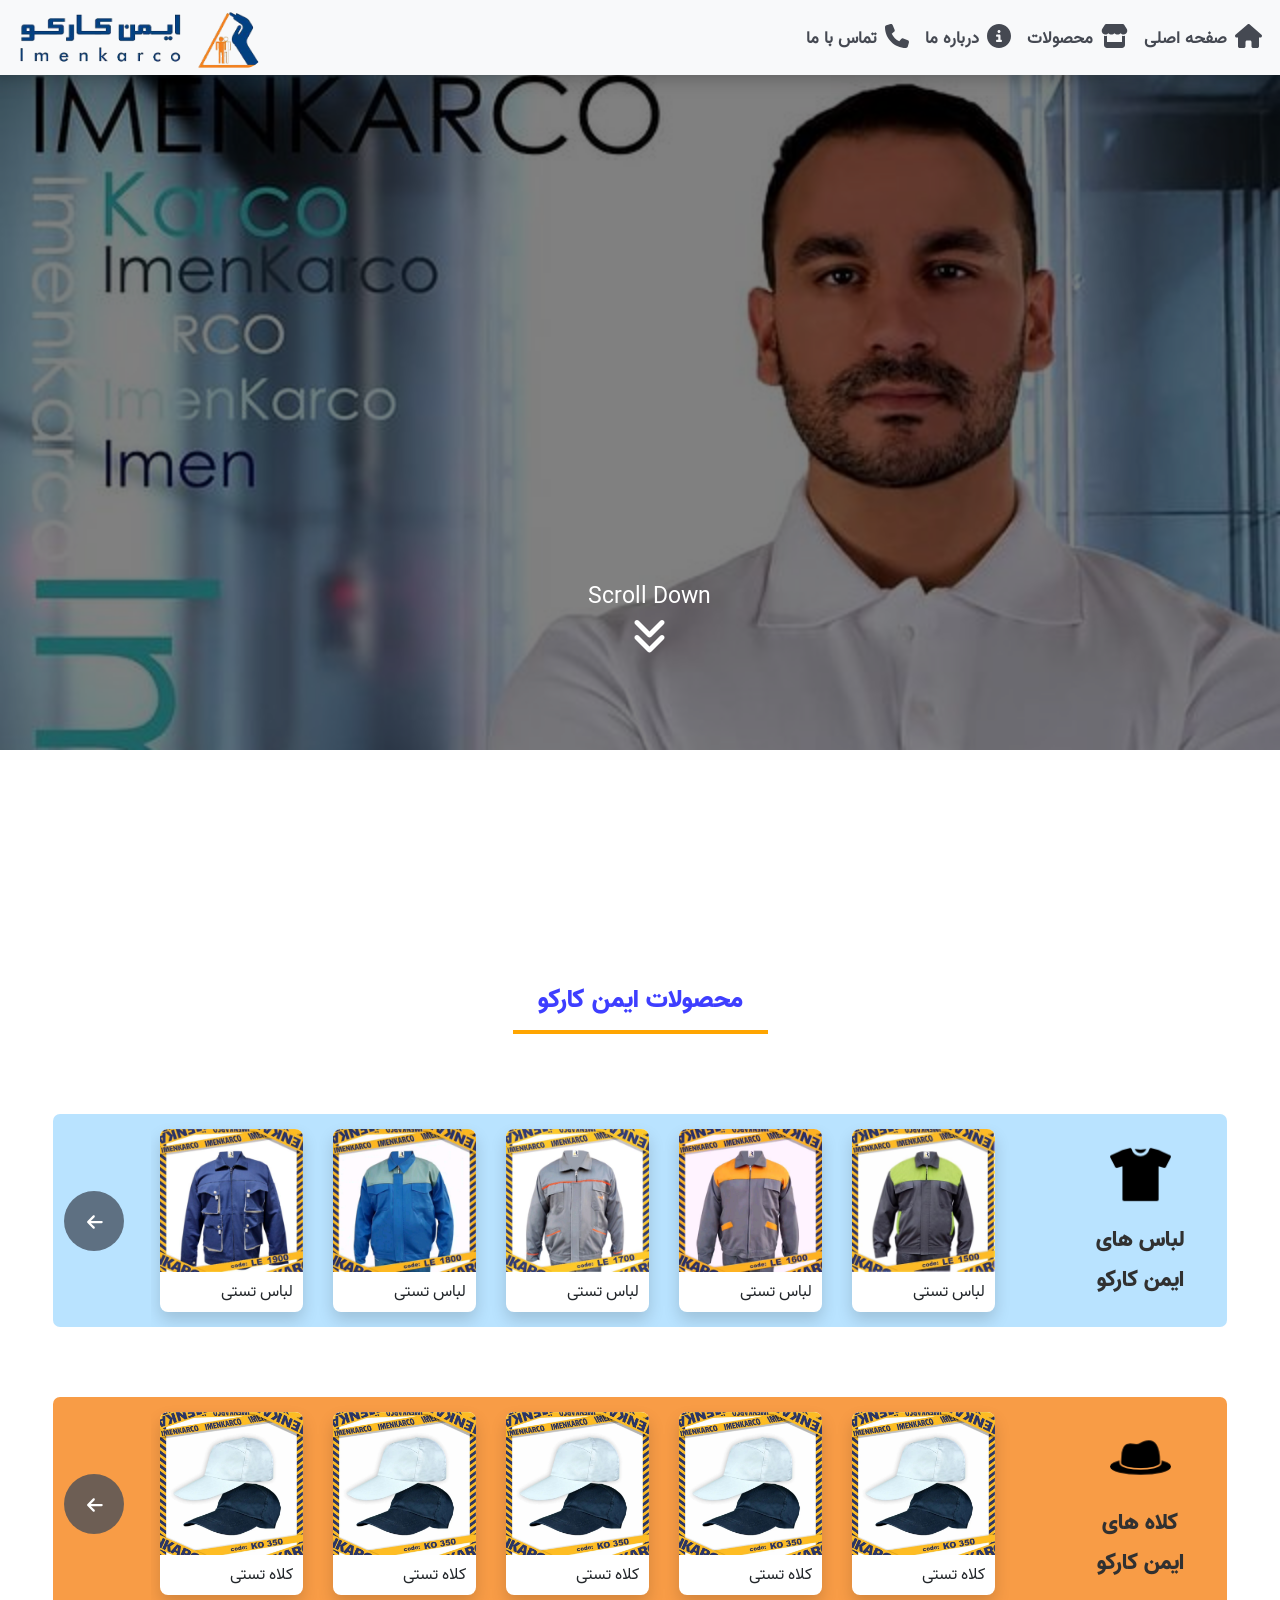
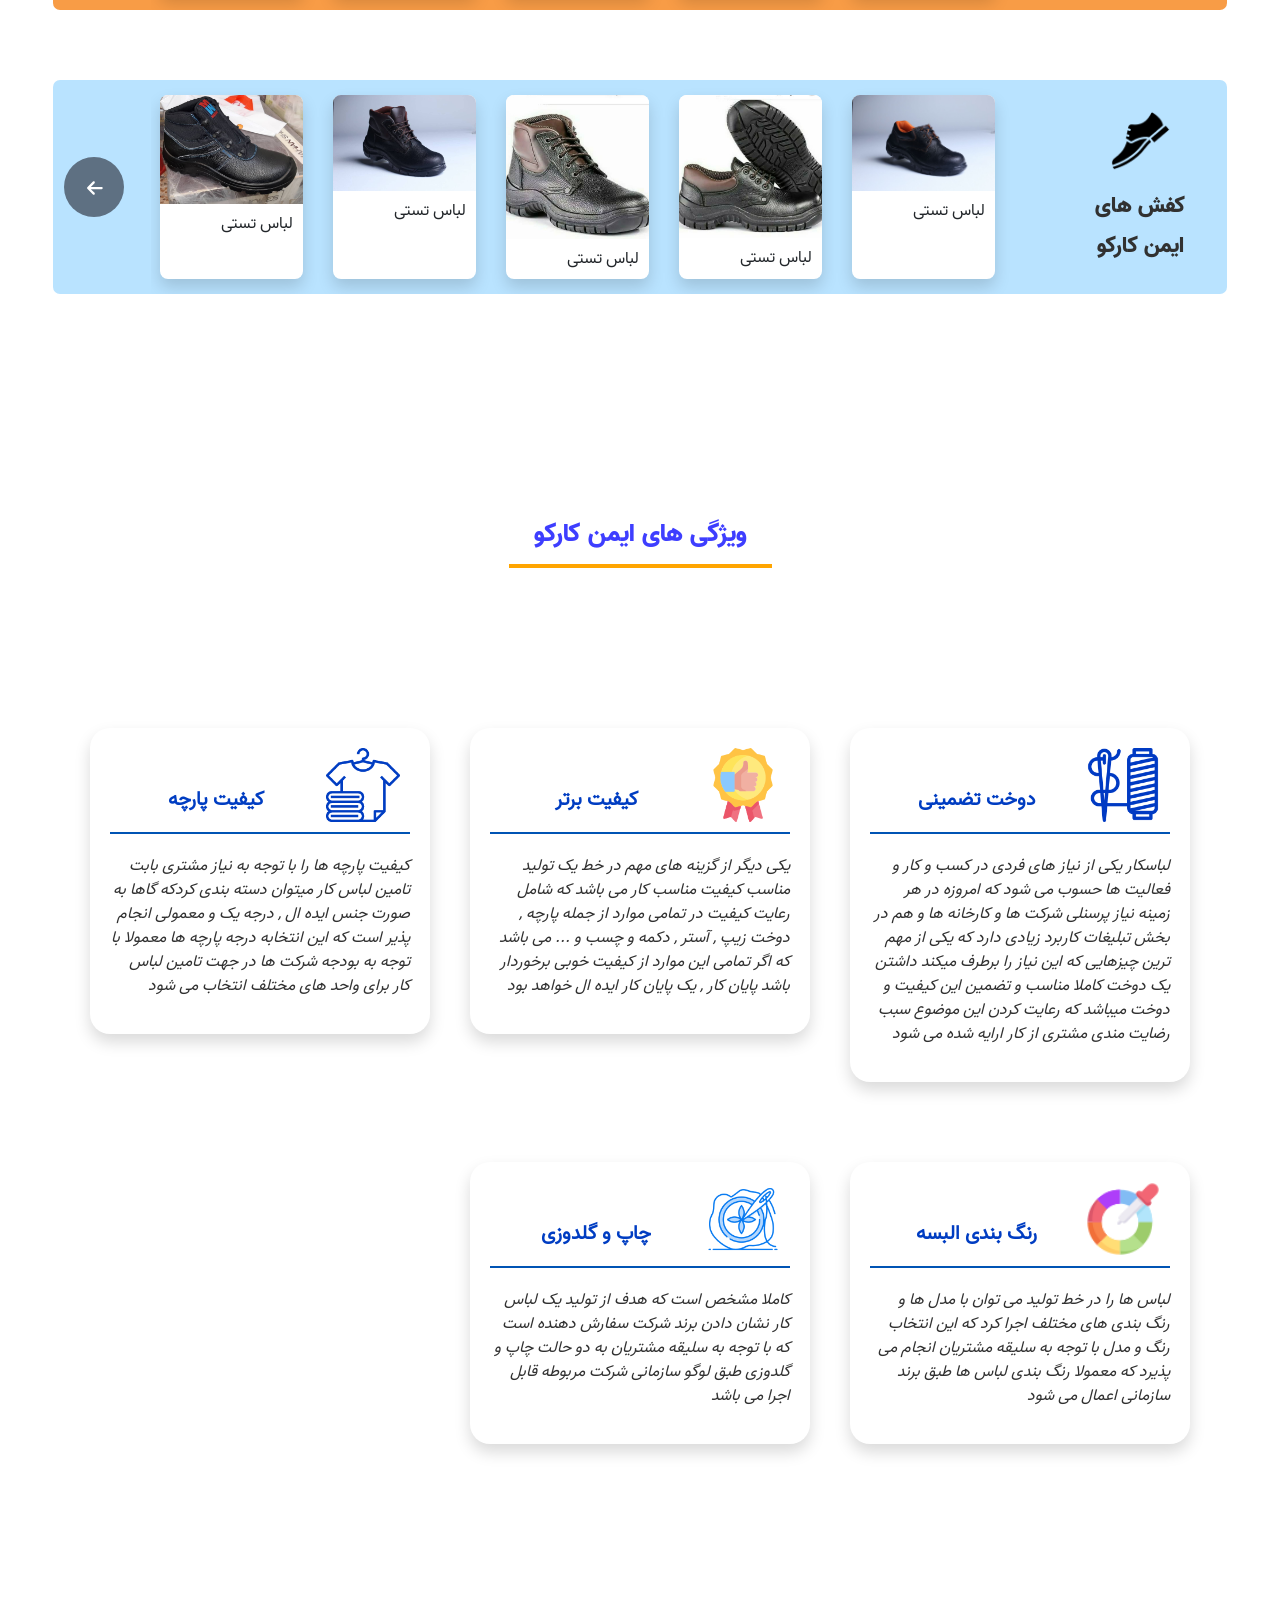
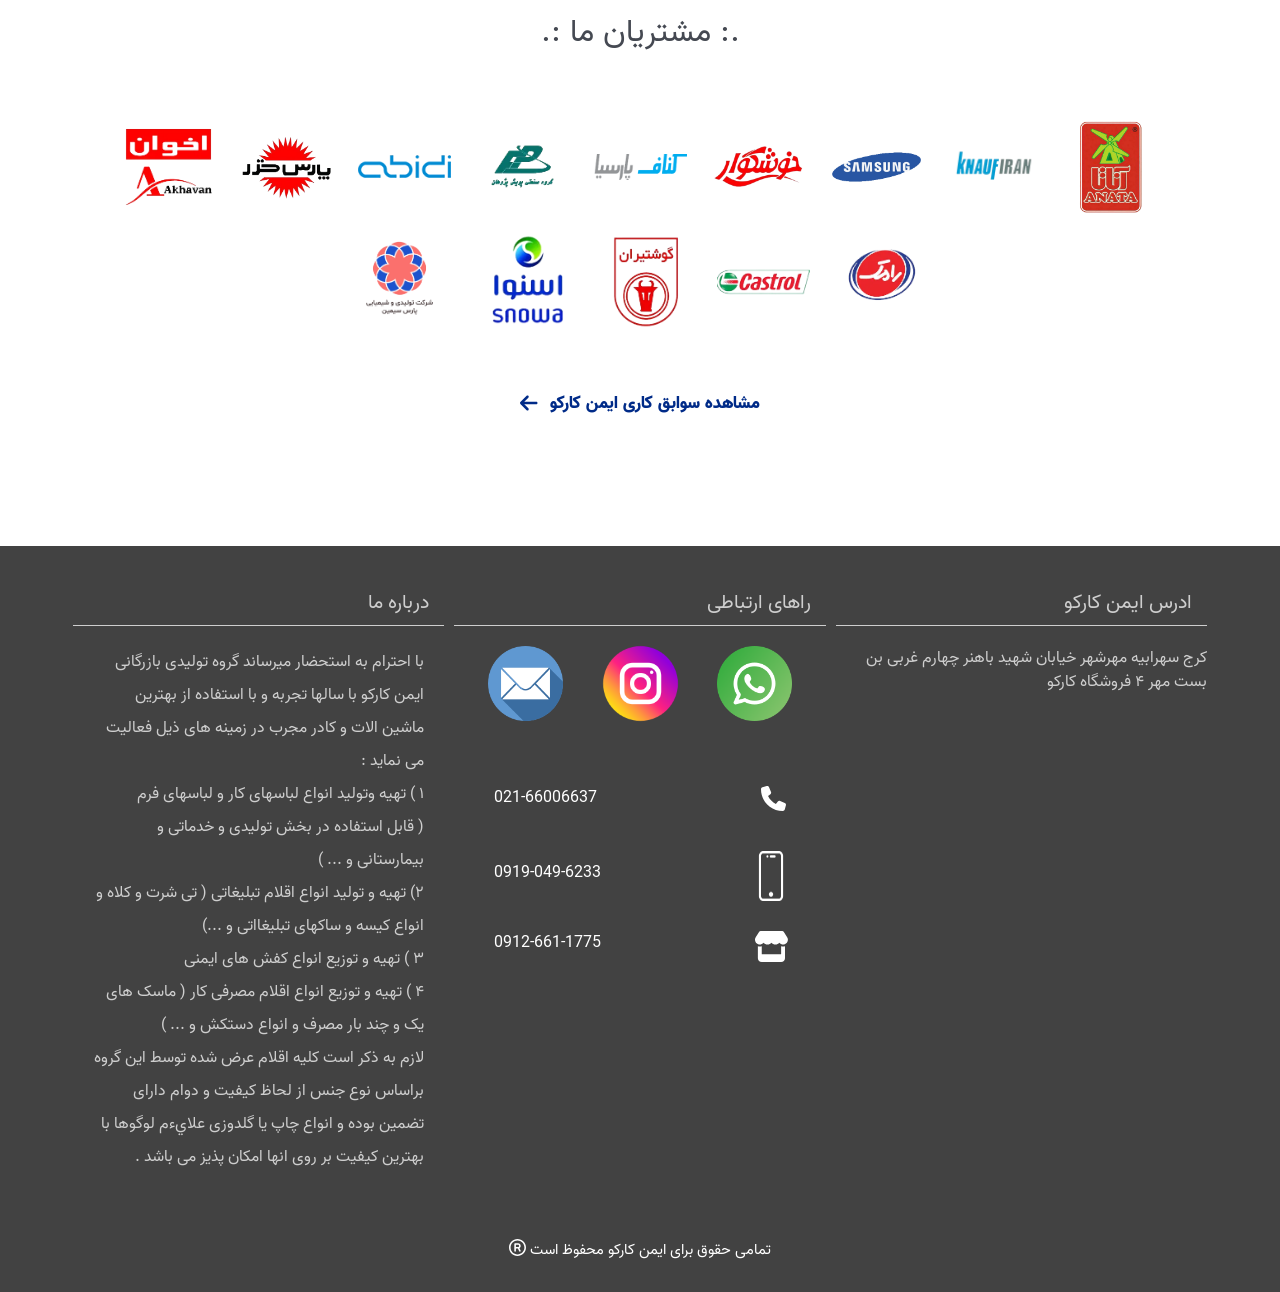
==== commit d9f03cb5: "Add files via upload" ====
--- a/index.html
+++ b/index.html
@@ -35,10 +35,18 @@
         <a class="logo navbar-brand" href="#">
             <img src="images/logo/logo.png" alt="Imen-Karco Logo" class="rounded-pill">
         </a>
-        <button class="navbar-toggler custom-toggler" type="button" data-toggle="collapse"
-            data-target="#navbarSupportedContent" aria-controls="navbarSupportedContent" aria-expanded="false"
-            aria-label="Toggle navigation">
-            <span class="navbar-toggler-icon"></span>
+
+        <button class="menu navbar-toggler custom-toggler"
+            onclick="this.classList.toggle('opened');this.setAttribute('aria-expanded', this.classList.contains('opened'))"
+            aria-label="Main Menu Toggle navigation" type="button" data-toggle="collapse"
+            data-target="#navbarSupportedContent" aria-controls="navbarSupportedContent" aria-expanded="false">
+            <svg width="100" height="100" viewBox="0 0 100 100">
+                <path class="line line1"
+                    d="M 20,29.000046 H 80.000231 C 80.000231,29.000046 94.498839,28.817352 94.532987,66.711331 94.543142,77.980673 90.966081,81.670246 85.259173,81.668997 79.552261,81.667751 75.000211,74.999942 75.000211,74.999942 L 25.000021,25.000058" />
+                <path class="line line2" d="M 20,50 H 80" />
+                <path class="line line3"
+                    d="M 20,70.999954 H 80.000231 C 80.000231,70.999954 94.498839,71.182648 94.532987,33.288669 94.543142,22.019327 90.966081,18.329754 85.259173,18.331003 79.552261,18.332249 75.000211,25.000058 75.000211,25.000058 L 25.000021,74.999942" />
+            </svg>
         </button>
 
         <div class="collapse navbar-collapse" id="navbarSupportedContent">
@@ -165,11 +173,6 @@
         <i class="fas fa-arrow-up"></i>
     </button>
 
-    <!-- Button trigger modal -->
-    <button type="button" class="btn btn-primary" data-bs-toggle="modal" data-bs-target="#myModal">
-        Open Modal
-    </button>
-
     <!-- Modal secifications product -->
     <div class="modal fade container-fluid modal-secifications-product" id="myModal" tabindex="-1"
         aria-labelledby="exampleModalLabel" aria-hidden="true">
@@ -228,8 +231,6 @@
             </div>
         </div>
     </div>
-
-
     <script>
         AOS.init();
     </script>
--- a/styles/styles.css
+++ b/styles/styles.css
@@ -77,6 +77,60 @@
     font-size: 24px;
     margin-left: 8px;
     vertical-align: -5px;
+}
+
+.menu {
+    position: absolute;
+    top: -20px;
+    right: 0px;
+    background-color: transparent;
+    border: none;
+    cursor: pointer;
+    display: inline-flex;
+    padding: 0;
+    width: 90px;
+    height: 70px;
+}
+
+.line {
+    fill: none;
+    stroke: black;
+    stroke-width: 6;
+    transition: stroke-dasharray 600ms cubic-bezier(0.4, 0, 0.2, 1),
+        stroke-dashoffset 600ms cubic-bezier(0.4, 0, 0.2, 1);
+}
+
+.line1 {
+    stroke-dasharray: 60 207;
+    stroke-width: 6;
+}
+
+.line2 {
+    stroke-dasharray: 60 60;
+    stroke-width: 6;
+}
+
+.line3 {
+    stroke-dasharray: 60 207;
+    stroke-width: 6;
+}
+
+.opened .line1 {
+    stroke-dasharray: 90 207;
+    stroke-dashoffset: -134;
+    stroke-width: 6;
+}
+
+.opened .line2 {
+    stroke-dasharray: 1 60;
+    stroke-dashoffset: -30;
+    stroke-width: 6;
+}
+
+.opened .line3 {
+    stroke-dasharray: 90 207;
+    stroke-dashoffset: -134;
+    stroke-width: 6;
 }
 
 .navbar-toggler:focus,
@@ -223,7 +277,6 @@
     background-color: #fff;
     border-radius: 8px;
     margin: 15px;
-    box-shadow: 0px 2px 13px 3px rgb(0 0 0 / 52%);
 }
 
 .post .post-item:hover {
@@ -241,6 +294,10 @@
     text-align: right;
     direction: rtl;
     margin-right: 10px;
+}
+
+.post .post-content p {
+    margin-bottom: 0px;
 }
 
 .scroll-left-post,
@@ -281,6 +338,7 @@
 }
 
 #whyus .title-whyus {
+    user-select: auto;
     width: fit-content;
     margin: auto;
     margin-top: 190px;
@@ -300,12 +358,7 @@
     border-radius: 20px;
     padding: 20px;
     margin: 20px 0;
-    box-shadow: 6px 3px 22px -7px #00000096;
-    transition: 0.5s;
-}
-
-#whyus .posts .post-item:hover {
-    box-shadow: 4px 7px 27px -7px #00000096;
+    box-shadow: 0 0.5rem 1rem rgba(0, 0, 0, 0.15) !important;
 }
 
 #whyus .posts .title-post {
@@ -326,6 +379,7 @@
 }
 
 #whyus .posts .post-content {
+    user-select: text;
     margin-top: 20px;
     font-size: 16px;
     color: #313131;
@@ -579,7 +633,7 @@
     padding: 40px;
 }
 
-.modal-secifications-product .modal-content .items{
+.modal-secifications-product .modal-content .items {
     padding: 50px;
     padding-top: 20px;
 }
@@ -660,6 +714,11 @@
         height: 45px;
     }
 
+    .menu {
+        width: 80px;
+        top: -30px;
+    }
+
     #container-scroll-down {
         display: none;
     }
@@ -686,8 +745,8 @@
     }
 
     #whyus .posts .post-item {
-        box-shadow: 6px 3px 22px -7px #00000000;
         padding: 0;
+        box-shadow: none !important;
     }
 
     #whyus .posts .title-post {
@@ -707,10 +766,6 @@
         display: none;
     }
 
-    #whyus .posts .post-item:hover {
-        box-shadow: none;
-    }
-
     #customers .container .company-logo span:hover {
         opacity: 1;
     }
@@ -745,15 +800,6 @@
 
     .post .post-item {
         margin: 10px 5px;
-        box-shadow: -10px 7px 23px -15px rgba(0, 0, 0, 1);
-        -webkit-box-shadow: -10px 7px 23px -15px rgba(0, 0, 0, 1);
-        -moz-box-shadow: -10px 7px 23px -15px rgba(0, 0, 0, 1);
-    }
-
-    .post .post-item:first-child {
-        box-shadow: -10px 7px 23px -15px rgba(0, 0, 0, 1);
-        -webkit-box-shadow: -10px 7px 23px -15px rgba(0, 0, 0, 1);
-        -moz-box-shadow: -10px 7px 23px -15px rgba(0, 0, 0, 1);
     }
 
     .post .post-content {
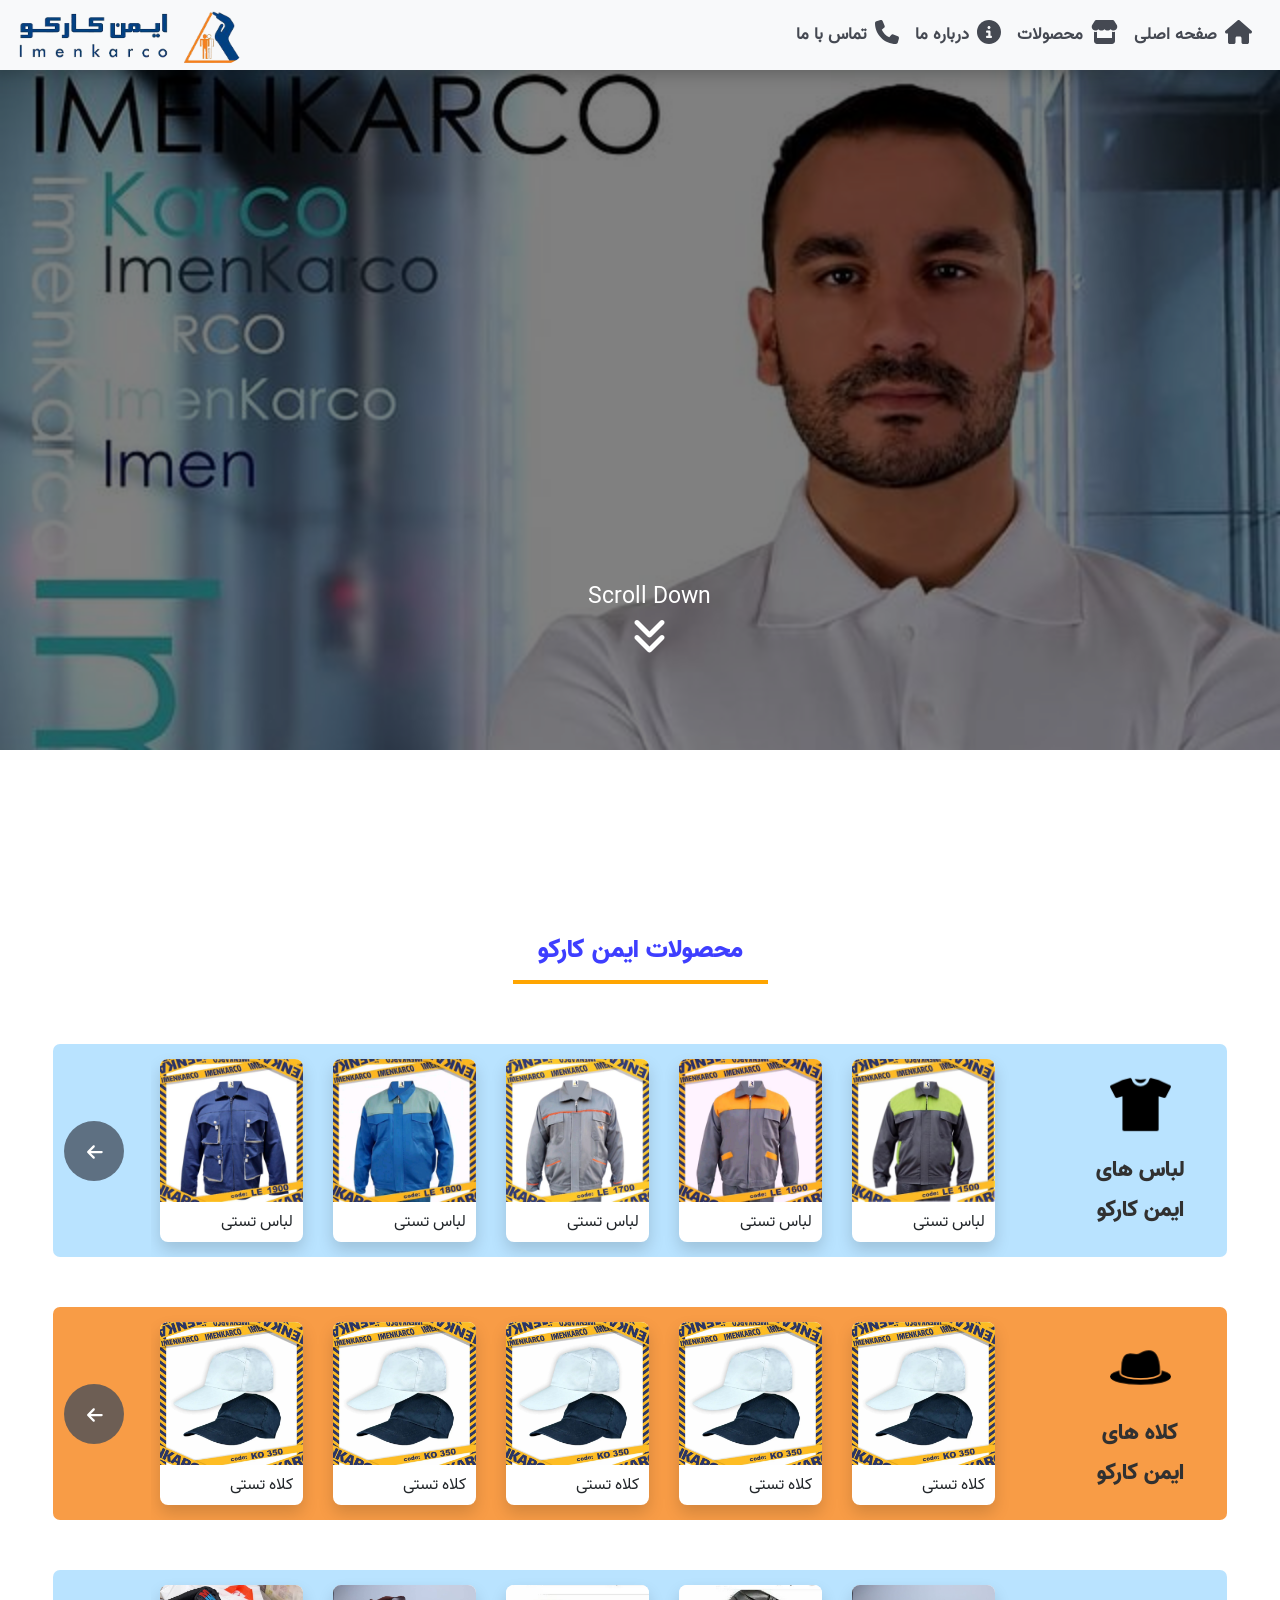
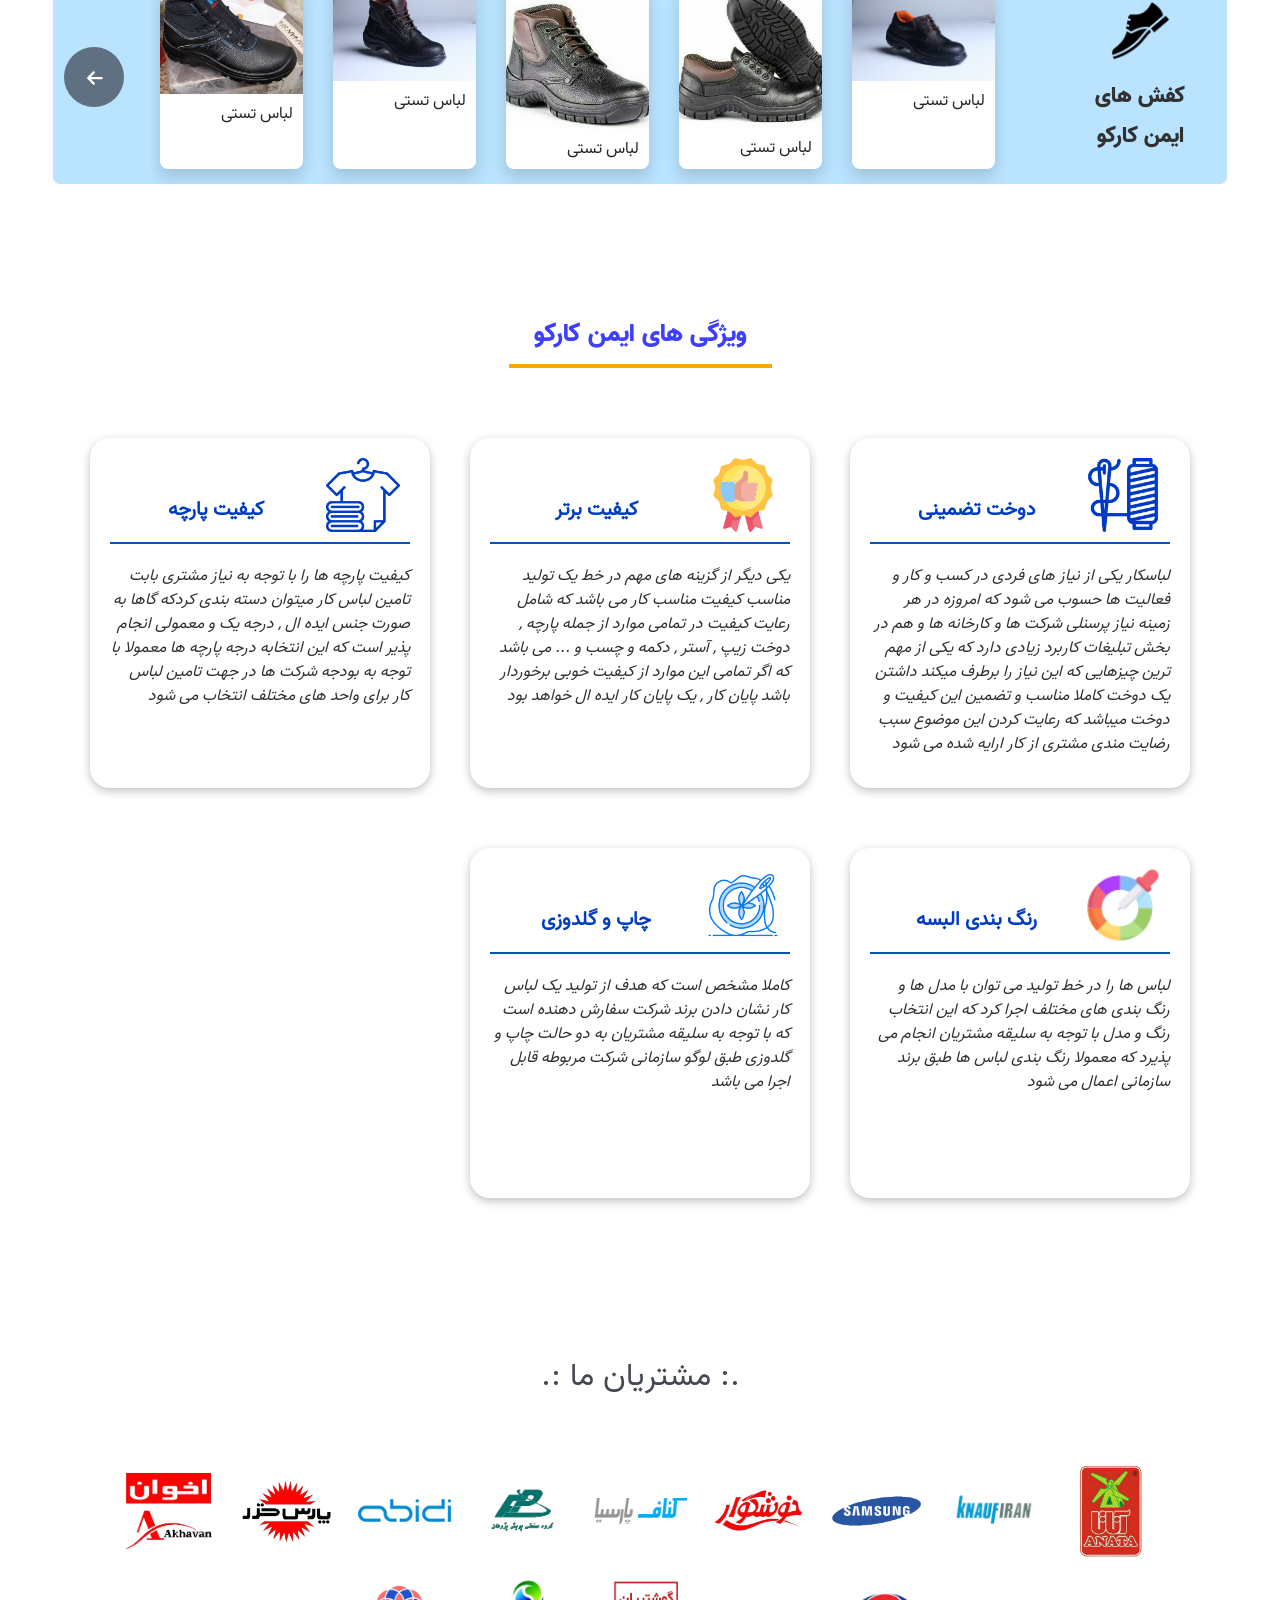
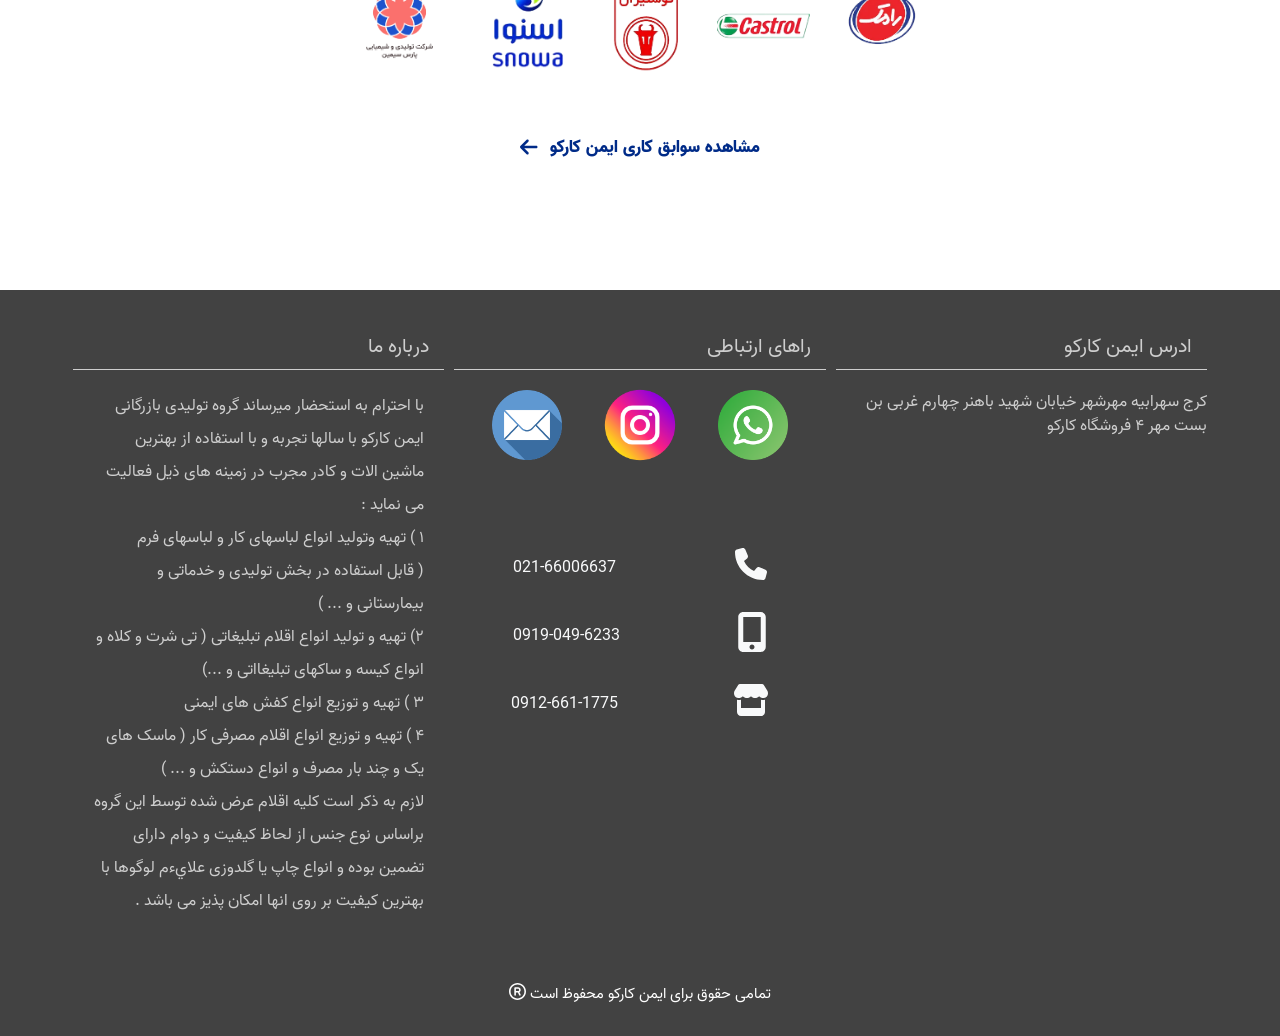
==== commit 8bd18cee: "Add files via upload" ====
--- a/index.html
+++ b/index.html
@@ -30,7 +30,7 @@
 </head>
 
 <body>
-    <!-- Header Site -->
+    <!-- NAVIGATION -->
     <nav id="nav" class="navbar fixed-top navbar-expand-lg navbar-light bg-light">
         <a class="logo navbar-brand" href="#">
             <img src="images/logo/logo.png" alt="Imen-Karco Logo" class="rounded-pill">
@@ -50,7 +50,7 @@
         </button>
 
         <div class="collapse navbar-collapse" id="navbarSupportedContent">
-            <ul class="navbar-nav mr-auto">
+            <ul class="navbar-nav ms-auto">
                 <li class="click-home-page nav-item"><a class="btn-home-page nav-link"><i class="fas fa-home"></i>صفحه
                         اصلی</a></li>
                 <li class="scroll-to-product nav-item"><a class="btn-products nav-link"><i
@@ -68,6 +68,7 @@
         </div>
     </nav>
 
+    <!-- HEADER -->
     <div id="container-header-image" class="container-fluid">
         <div src="images/header-image.png" class="bg-pattern"></div>
         <div id="container-scroll-down" class="scroll-to-product">
@@ -136,12 +137,15 @@
                                 <img class="envelope" src="images/icons/gmail-icon.png" alt="">
                             </a>
                         </div>
-                        <div class="container-number-call">
-                            <span class="number-phone-call">021-66006637 <i class="fas fa-phone"></i></span>
-                            <div class="clearfix"></div>
-                            <span class="number-mobile-call">0919-049-6233<img class="fa-mobile-retro"
-                                    src="images/icons/smartphone-icon.png"></span>
-                            <span class="number-for-retail">0912-661-1775<i class="fas fa-store"></i></span>
+                        <div class="container-number-call text-light mt-5 pt-3">
+                            <div class="number-phone-call mt-4 d-flex justify-content-around align-items-center"> <i
+                                    class="fas fa-phone h2"></i>021-66006637
+                            </div>
+                            <div class="number-mobile-call mt-4 d-flex justify-content-around align-items-center">
+                                <i class="fas fa-mobile-screen-button h1"></i>0919-049-6233
+                            </div>
+                            <div class="number-for-retail mt-4 d-flex justify-content-around align-items-center"><i
+                                    class="fas fa-store h2"></i>0912-661-1775</div>
                         </div>
                     </div>
                 </div>
--- a/styles/styles.css
+++ b/styles/styles.css
@@ -41,7 +41,7 @@
 
 /* Header */
 .logo img {
-    height: 65px;
+    max-height: 60px;
 }
 
 /* Navigation */
@@ -54,22 +54,24 @@
 
 #nav ul {
     direction: rtl;
-    position: absolute;
+    position: relative;
     right: 10px;
 }
 
 #nav ul li a {
-    padding: 16px 8px;
+    padding: 15px 8px;
     text-decoration: none;
     color: #454952;
     font-weight: bold;
     font-size: 17px;
     transition: 0.25s;
+    border-bottom: 3px solid #00000000;
 }
 
 #nav ul li a:hover {
-    opacity: 0.6;
-    cursor: pointer;
+    opacity: 0.8;
+    cursor: pointer;
+    border-bottom: 3px solid #000000;
 }
 
 #nav ul li svg {
@@ -210,7 +212,7 @@
 
 .Products .title-post-header {
     width: fit-content;
-    margin: 200px auto 10px auto;
+    margin: 150px auto 10px auto;
     color: #3e3eff;
     font-size: 25px;
     border-bottom: 4px solid orange;
@@ -245,7 +247,7 @@
 .Products .hat,
 .Products .shoes {
     border-radius: 7px;
-    margin-top: 70px;
+    margin-top: 50px;
     box-sizing: border-box;
     padding: 0px 10px 0 10%;
 }
@@ -341,8 +343,8 @@
     user-select: auto;
     width: fit-content;
     margin: auto;
-    margin-top: 190px;
-    margin-bottom: 120px;
+    margin-top: 100px;
+    margin-bottom: 40px;
     padding: 15px 25px;
     font-size: 25px;
     color: #3e3eff;
@@ -357,8 +359,15 @@
 #whyus .posts .post-item {
     border-radius: 20px;
     padding: 20px;
-    margin: 20px 0;
-    box-shadow: 0 0.5rem 1rem rgba(0, 0, 0, 0.15) !important;
+    margin: 10px 0;
+    box-shadow: 0 3px 10px 0 rgb(0 0 0 / 25%);
+    transition: 0.5s;
+    height: 350px;
+    cursor: pointer;
+}
+
+#whyus .posts .post-item:hover {
+    box-shadow: 0 8px 20px 0 rgba(0, 0, 0, 0.349);
 }
 
 #whyus .posts .title-post {
@@ -504,15 +513,15 @@
 }
 
 #footer .ways-of-communication img {
-    width: 75px;
-    height: 75px;
+    width: 70px;
+    height: 70px;
     color: rgb(224, 224, 224);
     transition: 0.30s;
 }
 
 #footer .ways-of-communication .instagram {
-    width: 85px;
-    height: 85px;
+    width: 80px;
+    height: 80px;
     margin-top: -5px;
 }
 
@@ -520,70 +529,17 @@
     margin-top: -15px;
 }
 
+#footer .container-number-call {
+    vertical-align: -20px;
+}
+
 #footer .ways-of-communication .whatsapp:hover,
 #footer .ways-of-communication .envelope:hover {
     cursor: pointer;
     margin-top: -10px;
 }
 
-#footer .container-number-call {
-    margin: 30px 20px;
-    display: flex;
-    flex-wrap: wrap;
-    justify-content: space-between;
-    flex-direction: row-reverse;
-}
-
-#footer .fa-phone {
-    font-size: 25px;
-    color: #fff;
-    float: right;
-}
-
-#footer .fa-mobile-retro {
-    width: 40px;
-    height: 50px;
-    float: right;
-    margin-top: -10px;
-}
-
-#footer .number-phone-call {
-    float: left;
-    color: #fff;
-    padding: 40px 20px;
-    direction: ltr;
-    flex-basis: 100%;
-}
-
-#footer .number-mobile-call {
-    float: left;
-    padding: 0px 15px 0 20px;
-    color: #fff;
-    direction: ltr;
-    flex-basis: 100%;
-    margin-top: 10px;
-}
-
-#footer .number-for-retail {
-    width: 100%;
-    color: #fff;
-    position: relative;
-    top: 30px;
-    left: 20px;
-    display: flex;
-    flex-direction: row-reverse;
-    justify-content: space-between;
-    flex-wrap: wrap;
-}
-
-#footer .number-for-retail svg {
-    margin-right: 37px;
-    font-size: 31px;
-    float: right;
-}
-
 /* ADDRES STYLES */
-
 #footer .addres .footer-content {
     text-align: center;
     color: #cecece;
@@ -602,7 +558,6 @@
 
 
 /* COPY RIGHT */
-
 #footer .copy-right {
     color: #fff;
     text-align: center;
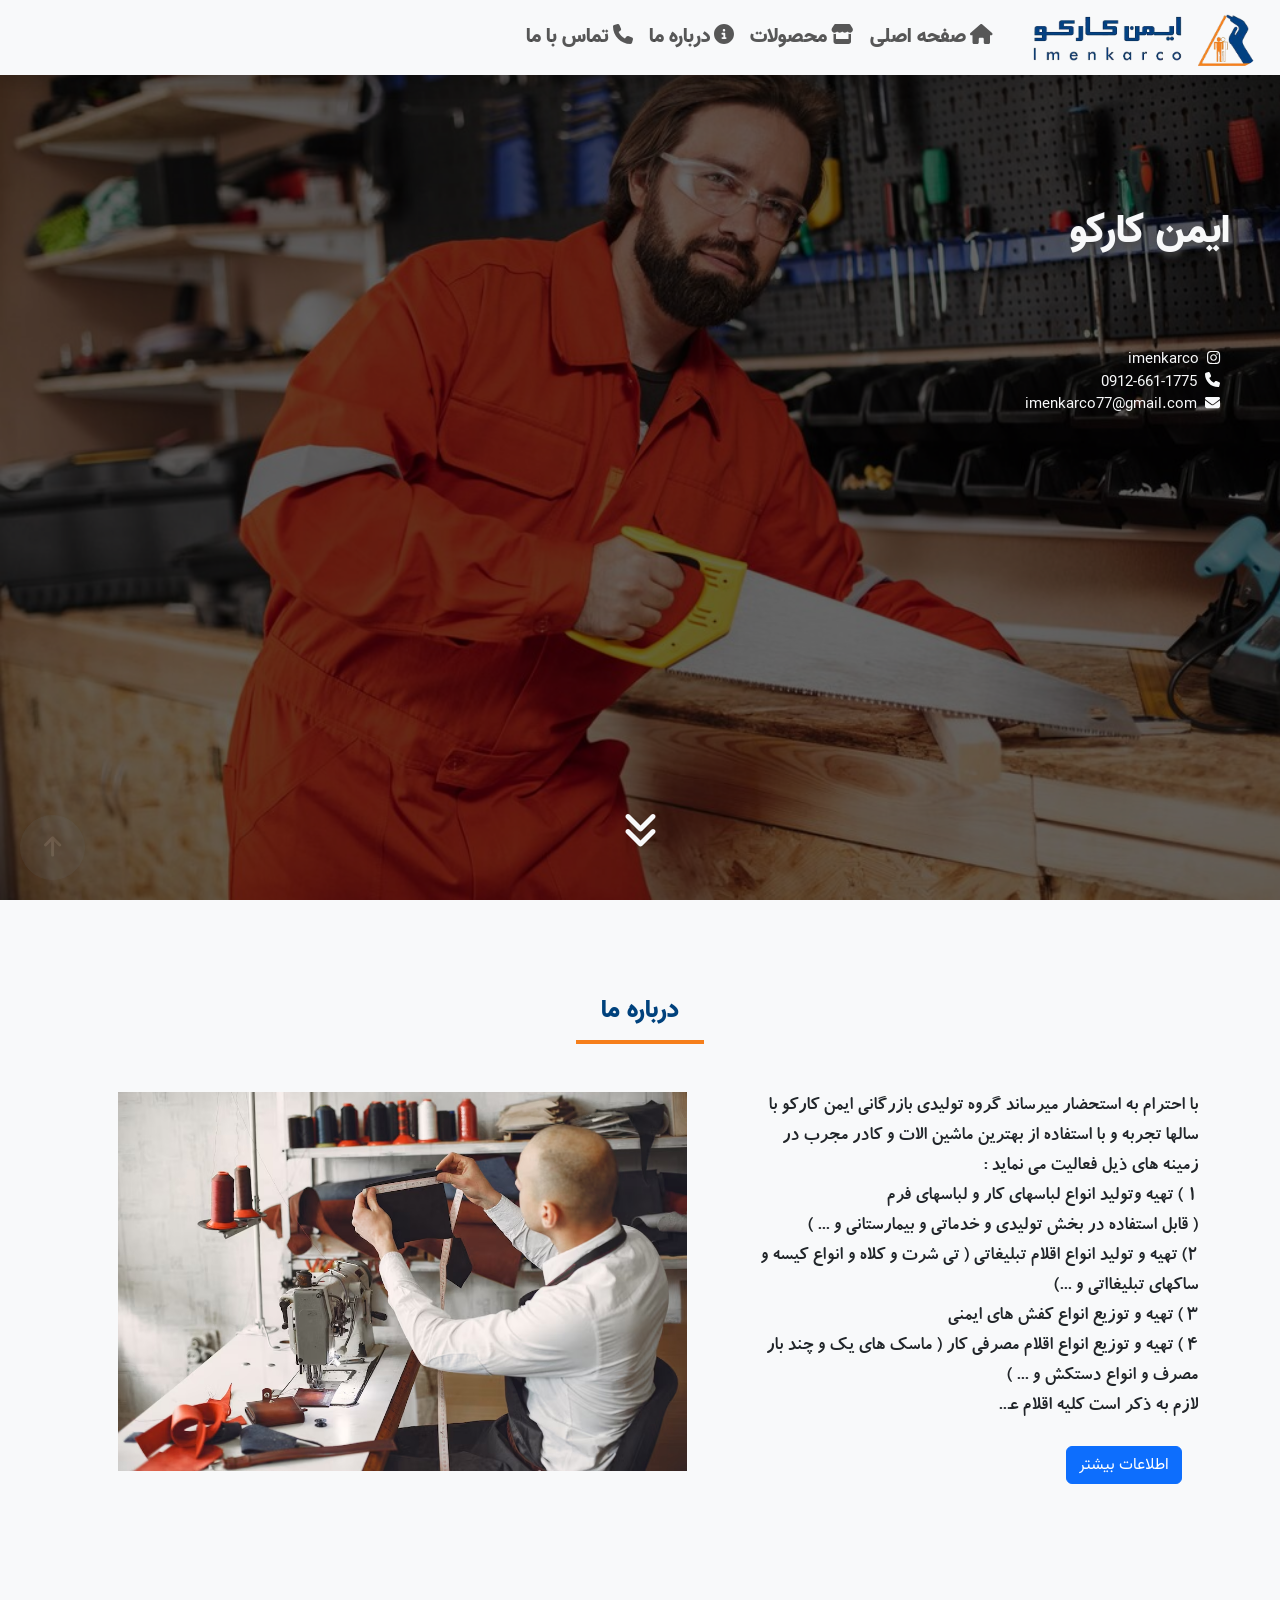
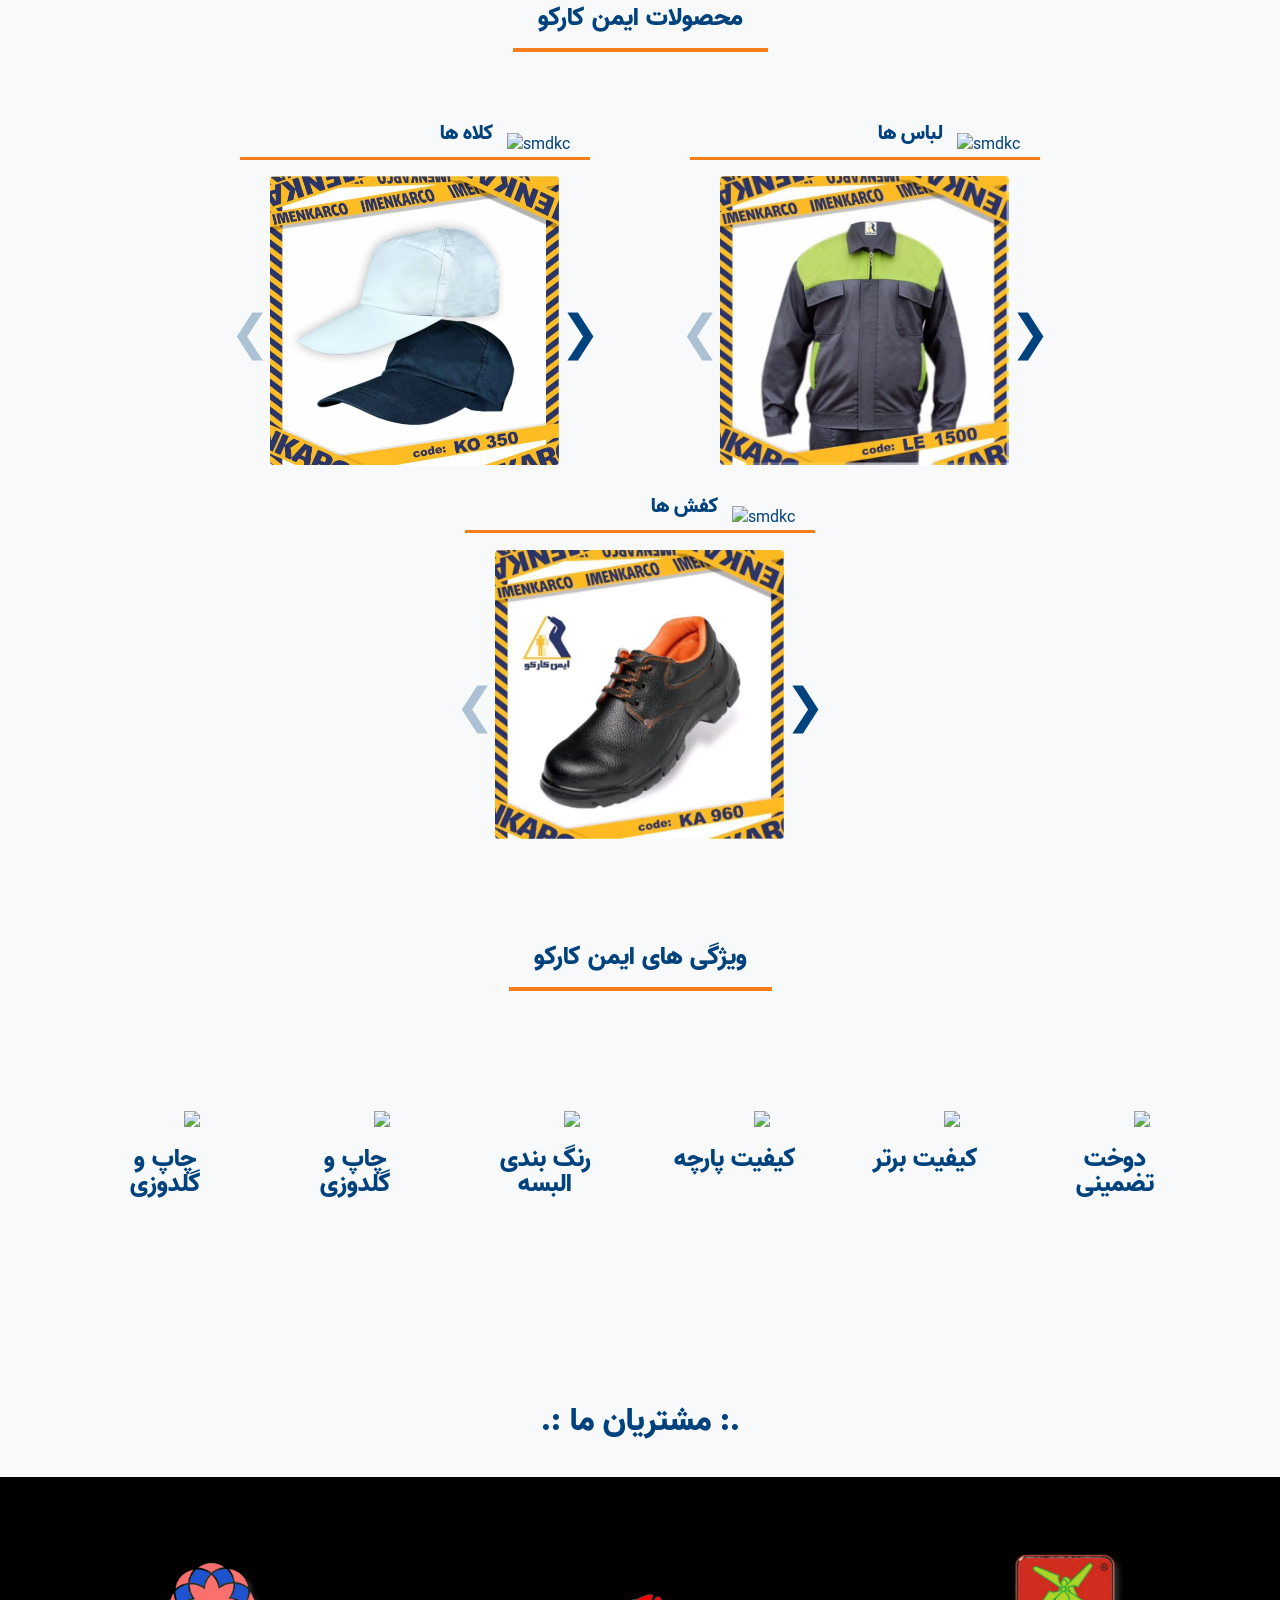
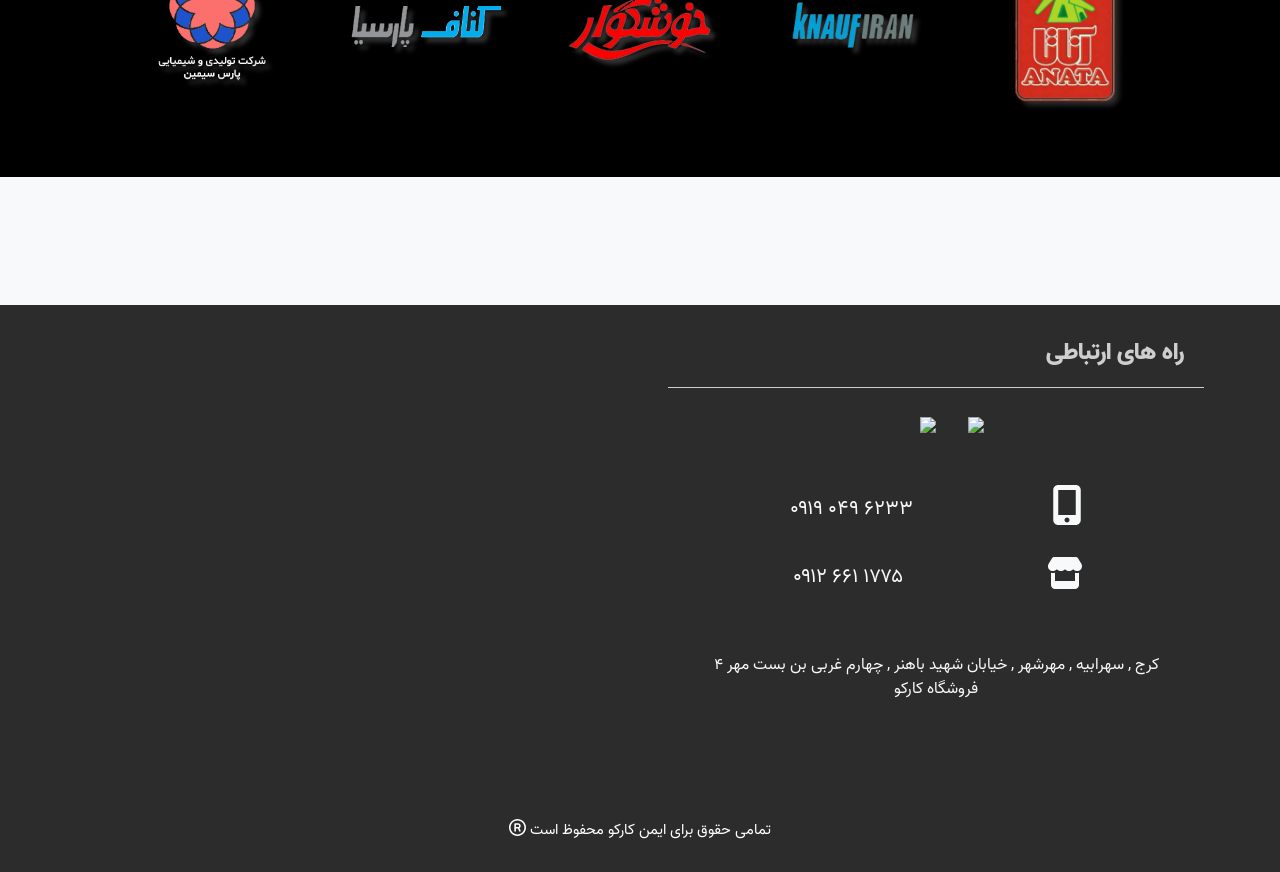
==== commit 8e8a0b57: "Add files via upload" ====
--- a/index.html
+++ b/index.html
@@ -8,20 +8,15 @@
     <meta name="describtion" content="... فروش انواع لباس و کفش و کلاه کار و">
     <meta name="author" content="Arshia Pourfar">
     <meta name="viewport" content="width=device-width, initial-scale=1.0">
+
     <link href="styles/styles.css" rel="stylesheet">
-    <script src="https://cdn.jsdelivr.net/npm/bootstrap@5.2.3/dist/js/bootstrap.bundle.min.js"
-        integrity="sha384-kenU1KFdBIe4zVF0s0G1M5b4hcpxyD9F7jL+jjXkk+Q2h455rYXK/7HAuoJl+0I4"
-        crossorigin="anonymous"></script>
-    <link href="https://cdn.jsdelivr.net/npm/bootstrap@5.2.3/dist/css/bootstrap.min.css" rel="stylesheet"
-        integrity="sha384-rbsA2VBKQhggwzxH7pPCaAqO46MgnOM80zW1RWuH61DGLwZJEdK2Kadq2F9CUG65" crossorigin="anonymous">
+    <link href="https://cdn.jsdelivr.net/npm/bootstrap@5.3.0/dist/css/bootstrap.min.css" rel="stylesheet">
+    <link href="https://unpkg.com/aos@2.3.1/dist/aos.css" rel="stylesheet">
+
+    <script src="https://cdn.jsdelivr.net/npm/bootstrap@5.3.0/dist/js/bootstrap.bundle.min.js"></script>
     <script src="https://code.jquery.com/jquery-3.2.1.slim.min.js">
     </script>
-    <script src="https://cdnjs.cloudflare.com/ajax/libs/popper.js/1.12.9/umd/popper.min.js">
-    </script>
-    <script src="https://maxcdn.bootstrapcdn.com/bootstrap/4.0.0/js/bootstrap.min.js">
-    </script>
     <script src="scripts/jQuery-library.js"></script>
-    <link href="https://unpkg.com/aos@2.3.1/dist/aos.css" rel="stylesheet">
     <script src="https://unpkg.com/aos@2.3.1/dist/aos.js"></script>
     <script src="scripts/all.min.js" defer></script>
     <script src="scripts/product-list.js"></script>
@@ -29,17 +24,16 @@
     <title>Imen Karco Weblog</title>
 </head>
 
-<body>
+<body class="bg-light">
     <!-- NAVIGATION -->
-    <nav id="nav" class="navbar fixed-top navbar-expand-lg navbar-light bg-light">
-        <a class="logo navbar-brand" href="#">
+    <nav id="nav" class="navbar fixed-top navbar-expand-lg navbar-light bg-light shadow">
+        <a class="logo navbar-brand ms-4" href="index.html">
             <img src="images/logo/logo.png" alt="Imen-Karco Logo" class="rounded-pill">
         </a>
 
-        <button class="menu navbar-toggler custom-toggler"
+        <button class="menu navbar-toggler custom-toggler" aria-label="Main Menu Toggle navigation"
             onclick="this.classList.toggle('opened');this.setAttribute('aria-expanded', this.classList.contains('opened'))"
-            aria-label="Main Menu Toggle navigation" type="button" data-toggle="collapse"
-            data-target="#navbarSupportedContent" aria-controls="navbarSupportedContent" aria-expanded="false">
+            type="button" data-bs-toggle="collapse" data-bs-target="#myNavbar" aria-expanded="false">
             <svg width="100" height="100" viewBox="0 0 100 100">
                 <path class="line line1"
                     d="M 20,29.000046 H 80.000231 C 80.000231,29.000046 94.498839,28.817352 94.532987,66.711331 94.543142,77.980673 90.966081,81.670246 85.259173,81.668997 79.552261,81.667751 75.000211,74.999942 75.000211,74.999942 L 25.000021,25.000058" />
@@ -49,18 +43,20 @@
             </svg>
         </button>
 
-        <div class="collapse navbar-collapse" id="navbarSupportedContent">
-            <ul class="navbar-nav ms-auto">
-                <li class="click-home-page nav-item"><a class="btn-home-page nav-link"><i class="fas fa-home"></i>صفحه
+
+        <div class="collapse navbar-collapse pt-2 bg-light" id="myNavbar">
+            <ul class="navbar-nav">
+                <li class="click-home-page nav-item h5"><a href="index.html" class="btn-home-page nav-link"><i
+                            class="fas ms-1 fa-home"></i>صفحه
                         اصلی</a></li>
-                <li class="scroll-to-product nav-item"><a class="btn-products nav-link"><i
-                            class="fas fa-store"></i>محصولات</a>
+                <li class="scroll-to-product nav-item h5"><a class="btn-products nav-link"><i
+                            class="fas ms-1 fa-store"></i>محصولات</a>
                 </li>
-                <li class="click-info nav-item">
-                    <a class="btn-info nav-link">
-                        <i class="fas fa-info-circle"></i>درباره ما</a>
+                <li class="click-info nav-item h5">
+                    <a class="btn-info nav-link" onclick="scrollToItem('about-us')">
+                        <i class="fas ms-1 fa-info-circle"></i>درباره ما</a>
                 </li>
-                <li class="click-phone nav-item"><a class="btn-phone nav-link"><i class="fas fa-phone"></i>تماس
+                <li class="click-phone nav-item h5"><a class="btn-phone nav-link"><i class="fas ms-1 fa-phone"></i>تماس
                         با
                         ما</a>
                 </li>
@@ -69,105 +65,129 @@
     </nav>
 
     <!-- HEADER -->
-    <div id="container-header-image" class="container-fluid">
-        <div src="images/header-image.png" class="bg-pattern"></div>
-        <div id="container-scroll-down" class="scroll-to-product">
-            <span class="text-scroll-down ">Scroll Down</span>
-            <i class="fa-solid fa-angles-down scroll-down-btn"></i>
+    <div class="container-header-image container-fluid p-0">
+        <div class="header-image"></div>
+        <div class="text text-light">
+            <h1 class="d-inline-block title ms-3">ایمن کارکو</h1>
+            <div class="dropping-texts h3">
+                <div>شرکت تولیدی</div>
+                <div>و پخش</div>
+                <div>لباس کار</div>
+            </div>
+            <div class="list1 text-end">
+                <ul class="list-unstyled mt-5">
+                    <li class=""><i class="fab fa-instagram ms-1"></i> imenkarco </li>
+                    <li class=""><i class="fas fa-phone ms-1"></i> 0912-661-1775 </li>
+                    <li class=""><i class="fa-solid fa-envelope ms-1"></i> imenkarco77@gmail.com </li>
+                </ul>
+            </div>
+        </div>
+        <div class="scroll-down w-100 text-center" onclick="scrollToItem('about-us')">
+            <i class="fa-solid fa-angles-down h1 text-light mb-5"></i>
         </div>
     </div>
 
-
-    <!-- section products -->
-    <section id="product" class="container-fluid Products" data-aos="fade-up" data-aos-duration="1500">
-        <div class="row">
-            <h1 class="title-post-header col-12">محصولات ایمن کارکو </h1>
-        </div>
-    </section>
-
-    <!-- section whyus -->
-    <section id="whyus" class="container" data-aos="fade-up" data-aos-duration="1000">
-        <div class="row" data-aos="fade-up" data-aos-duration="1000">
-            <h1 class="title-whyus col-lg-12" data-aos="fade-left" data-aos-duration="1200">ویژگی های ایمن کارکو</h1>
-        </div>
-        <div class="posts-container row">
-
-        </div>
-    </section>
-
-    <!-- section customers -->
-    <section class="container">
-        <div id="customers" class="row">
-            <h2 class="title col-12">.: مشتریان ما :.</h2>
-            <div class="container">
-                <div class="company-logo row">
-                    <div class="logo-image"></div>
-                    <span class="text-show-more col-12"> مشاهده سوابق کاری ایمن کارکو <i
-                            class="fas fa-arrow-left"></i></span>
-                </div>
-            </div>
-        </div>
-    </section>
-
-    <!-- footer -->
-    <footer id="footer">
-        <div class="container">
+    <!-- About us -->
+    <section id="about-us" class="container-fluid p-0 pb-2">
+        <div class="row" data-aos="fade-up" data-aos-duration="2000">
+            <h1 class="title col-12" data-aos="fade-left" data-aos-duration="2000"> درباره ما </h1>
+        </div>
+        <div class="container d-flex justify-content-between align-items-stretch mt-2">
             <div class="row">
-                <div id="addres" class="footer-item addres col-lg-4 col-sm-6">
-                    <h3 class="footer-title">ادرس ایمن کارکو</h3>
-                    <div class="footer-content addres">
-                        <p>کرج سهرابیه مهرشهر خیابان شهید باهنر چهارم غربی بن بست مهر ۴ فروشگاه کارکو</p>
-                        <iframe class="location-in-map"
-                            src="https://www.google.com/maps/embed?pb=!1m18!1m12!1m3!1d1502.581767112061!2d50.871724518758796!3d35.81691183710317!2m3!1f0!2f0!3f0!3m2!1i1024!2i768!4f13.1!3m3!1m2!1s0x3f8dbd54c8eccd97%3A0xce2a70ec0439f67c!2z2YHYsdmI2LTar9in2Ycg2YTYqNin2LMg2qnYp9ixINqp2KfYsdqp2Yg!5e0!3m2!1sen!2s!4v1672684776465!5m2!1sen!2s"
-                            width="800" height="600" style="border:0;" allowfullscreen="" loading="lazy"
-                            referrerpolicy="no-referrer-when-downgrade"></iframe>
-                    </div>
-                </div>
-                <div id="ways-of-communication" class="footer-item item-ways-of-communication col-lg-4 col-sm-6">
-                    <h3 class="footer-title">راهای ارتباطی</h3>
-                    <div class="footer-content">
-                        <div class="footer-content ways-of-communication">
-                            <a href="https://api.whatsapp.com/send?phone=989190496233&text=">
-                                <img class="whatsapp" src="images/icons/whatsapp.png" alt="">
-                            </a>
-                            <a href="https://www.instagram.com/imenkarco/">
-                                <img class="instagram" src="images/icons/instagram.png" alt="">
-                            </a>
-                            <a href="mailto:imenkarco77@gmail.com">
-                                <img class="envelope" src="images/icons/gmail-icon.png" alt="">
-                            </a>
-                        </div>
-                        <div class="container-number-call text-light mt-5 pt-3">
-                            <div class="number-phone-call mt-4 d-flex justify-content-around align-items-center"> <i
-                                    class="fas fa-phone h2"></i>021-66006637
-                            </div>
-                            <div class="number-mobile-call mt-4 d-flex justify-content-around align-items-center">
-                                <i class="fas fa-mobile-screen-button h1"></i>0919-049-6233
-                            </div>
-                            <div class="number-for-retail mt-4 d-flex justify-content-around align-items-center"><i
-                                    class="fas fa-store h2"></i>0912-661-1775</div>
-                        </div>
-                    </div>
-                </div>
-                <div id="about-us" class="footer-item item-about-us col-lg-4 col-sm-12">
-                    <h3 class="footer-title">درباره ما</h3>
-                    <div class="footer-content about-us">
-                        <p>با احترام به استحضار میرساند گروه تولیدی بازرگانی ایمن کارکو با سالها تجربه و با استفاده از
-                            بهترین ماشین الات و کادر مجرب در زمینه های ذیل فعالیت می نماید : <br>۱ ) تهیه وتولید انواع
-                            لباسهای کار و لباسهای فرم <br> ( قابل استفاده در
-                            بخش تولیدی و خدماتی و بیمارستانی و ... ) <br> ۲) تهیه و تولید انواع اقلام تبلیغاتی ( تی شرت
-                            و
-                            کلاه و انواع کیسه و ساکهای تبلیغااتی و ...) <br> ۳ ) تهیه و توزیع انواع کفش های ایمنی <br> ۴
-                            )
-                            تهیه و توزیع انواع اقلام مصرفی کار ( ماسک
-                            های یک و چند بار مصرف و انواع دستکش و ... ) <br> لازم به ذکر است کلیه اقلام عرض شده توسط این
+                <div class="right-section col-lg-5 d-flex flex-column justify-content-start align-items-start"
+                    data-aos="fade-left" data-aos-duration="2000">
+                    <h5 class="w-100 lh-base">با احترام به استحضار میرساند گروه تولیدی بازرگانی ایمن کارکو با سالها
+                        تجربه و
+                        با استفاده از
+                        بهترین ماشین الات و کادر مجرب در زمینه های ذیل فعالیت می نماید : <br>۱ ) تهیه وتولید انواع
+                        لباسهای کار و لباسهای فرم <br> ( قابل استفاده در
+                        بخش تولیدی و خدماتی و بیمارستانی و ... ) <br> ۲) تهیه و تولید انواع اقلام تبلیغاتی ( تی شرت
+                        و
+                        کلاه و انواع کیسه و ساکهای تبلیغااتی و ...) <br> ۳ ) تهیه و توزیع انواع کفش های ایمنی <br> ۴
+                        )
+                        تهیه و توزیع انواع اقلام مصرفی کار ( ماسک
+                        های یک و چند بار مصرف و انواع دستکش و ... ) <br>
+                        <div class="last-line">لازم به ذکر است کلیه اقلام عرض شده توسط این
                             گروه براساس نوع جنس از لحاظ کیفیت و دوام دارای تضمین بوده و انواع چاپ یا گلدوزی علايءم
                             لوگوها با
                             بهترین کیفیت بر روی انها امکان پذیز می
-                            باشد .
-                        </p>
+                            باشد .</div>
+                    </h5>
+                    <a href="about-us.html" class="btn btn-primary m-3">اطلاعات بیشتر</a>
+                </div>
+                <div class="image col-lg-7 p-lg-5 pt-lg-0 pb-lg-0 p-0 mt-xl-0 mt-3" data-aos="fade-right"
+                    data-aos-duration="2000">
+                    <img class="w-100 m-auto" data-aos="fade-up" data-aos-duration="2000" src="images/about-us.jpg"
+                        alt="">
+                </div>
+            </div>
+        </div>
+    </section>
+
+    <!-- section products -->
+    <section id="product" class="container-fluid p-0 pb-2">
+        <div class="row" data-aos="fade-up" data-aos-duration="1000">
+            <h1 class="title col-12" data-aos="fade-left" data-aos-duration="1400">محصولات ایمن کارکو </h1>
+        </div>
+        <div class="container-product-slider d-flex justify-content-center align-items-center flex-wrap"
+            data-aos="fade-up" data-aos-duration="1400">
+        </div>
+    </section>
+
+    <!-- section whyus -->
+    <section id="whyus" class="container-fluid pb-2">
+        <div class="row" data-aos="fade-up" data-aos-duration="2000">
+            <h1 class="title" data-aos="fade-left" data-aos-duration="2000">ویژگی های ایمن کارکو</h1>
+        </div>
+        <div class="posts-container container text-center" data-aos="fade-up" data-aos-duration="1700">
+            <div class="row"></div>
+        </div>
+    </section>
+
+    <!-- section customers -->
+    <section id="customers" class="container-fluid p-0 pb-2">
+        <h2 class="title">.: مشتریان ما :.</h2>
+        <div class="bg-black position-relative">
+            <div class="bg-image-customers-logo pt-3 pb-3">
+                <div class="company-logo container text-center">
+                    <div class="logo-image"></div>
+                </div>
+            </div>
+        </div>
+    </section>
+
+    <!-- footer -->
+    <footer id="footer" class="container-fluid p-0">
+        <div class="row p-4">
+            <div class="footer-item col-lg-6 pe-lg-5 text-center">
+                <h4 class="footer-title ms-lg-3 me-lg-3 text-end">راه های ارتباطی</h4>
+                <div class="d-flex justify-content-center align-items-center">
+                    <a class="ms-3 me-3" href="https://api.whatsapp.com/send?phone=989190496233&text=">
+                        <img height="75" src="https://img.icons8.com/color/480/whatsapp--v1.png">
+                    </a>
+                    <a class="ms-3 me-3" href="https://www.instagram.com/imenkarco/">
+                        <img height="75" src="https://img.icons8.com/color/480/instagram-new--v1.png">
+                    </a>
+                    <a class="ms-3 me-3" href="mailto:imenkarco77@gmail.com">
+                        <img height="75" src="https://img.icons8.com/color/480/gmail--v1.png" alt="">
+                    </a>
+                </div>
+                <div class="text-light mt-5">
+                    <div class="mt-4 d-flex justify-content-evenly h5 align-items-center">
+                        <i class="fas fa-mobile-screen-button h1"></i>۶۲۳۳ ۰۴۹ ۰۹۱۹
                     </div>
-                </div>
+                    <div class="mt-4 d-flex justify-content-evenly h5 align-items-center ms-1"><i
+                            class="fas fa-store h2 ms-2"></i>۱۷۷۵ ۶۶۱ ۰۹۱۲</div>
+                    <p class="p-5">کرج , سهرابیه , مهرشهر , خیابان شهید باهنر , چهارم غربی بن بست مهر
+                        ۴
+                        فروشگاه
+                        کارکو</p>
+                </div>
+            </div>
+            <div class="footer-item text-lg-start text-center col-lg-6 ps-lg-5 mt-lg-4 mt-5">
+                <iframe class="location-in-map"
+                    src="https://www.google.com/maps/embed?pb=!1m18!1m12!1m3!1d1502.581767112061!2d50.871724518758796!3d35.81691183710317!2m3!1f0!2f0!3f0!3m2!1i1024!2i768!4f13.1!3m3!1m2!1s0x3f8dbd54c8eccd97%3A0xce2a70ec0439f67c!2z2YHYsdmI2LTar9in2Ycg2YTYqNin2LMg2qnYp9ixINqp2KfYsdqp2Yg!5e0!3m2!1sen!2s!4v1672684776465!5m2!1sen!2s"
+                    style="border:0;" allowfullscreen="" referrerpolicy="no-referrer-when-downgrade"></iframe>
             </div>
         </div>
         <div class="copy-right"> تمامی حقوق برای ایمن کارکو محفوظ است <i class="far fa-registered"></i></div>
@@ -177,66 +197,25 @@
         <i class="fas fa-arrow-up"></i>
     </button>
 
-    <!-- Modal secifications product -->
-    <div class="modal fade container-fluid modal-secifications-product" id="myModal" tabindex="-1"
-        aria-labelledby="exampleModalLabel" aria-hidden="true">
-        <div class="modal-dialog modal-xl modal-dialog-centered">
+
+    <!-- Modal for whyus item -->
+    <div class="whyusModal modal fade" id="staticBackdrop" data-bs-backdrop="static" data-bs-keyboard="false"
+        tabindex="-1" aria-labelledby="staticBackdropLabel" aria-hidden="true" data-bs-dismiss="modal">
+        <div class="modal-dialog modal-dialog-centered">
             <div class="modal-content">
                 <div class="modal-header">
-                    <button type="button" class="btn-close" data-bs-dismiss="modal" aria-label="Close"></button>
-                </div>
-                <div class="items row">
-                    <div class="product-image col-lg-6 col-12">
-                        <div id="demo" class="carousel slide" data-bs-ride="carousel">
-                            <div class="carousel-indicators">
-                                <button type="button" data-bs-target="#demo" data-bs-slide-to="3"></button>
-                                <button type="button" data-bs-target="#demo" data-bs-slide-to="2"></button>
-                                <button type="button" data-bs-target="#demo" data-bs-slide-to="1"></button>
-                                <button type="button" data-bs-target="#demo" data-bs-slide-to="0"
-                                    class="active"></button>
-                            </div>
-
-                            <div class="carousel-inner">
-                                <div class="carousel-item image-1 active">
-                                    <img src="" alt="" class="d-block w-100">
-                                </div>
-                                <div class="carousel-item image-2">
-                                    <img src="" alt="" class="d-block w-100">
-                                </div>
-                                <div class="carousel-item image-3">
-                                    <img src="" alt="" class="d-block w-100">
-                                </div>
-                                <div class="carousel-item image-4">
-                                    <img src="" alt="" class="d-block w-100">
-                                </div>
-                                <button class="carousel-control-prev" type="button" data-bs-target="#demo"
-                                    data-bs-slide="prev">
-                                    <span class="carousel-control-prev-icon bg-secondary"></span>
-                                </button>
-                                <button class="carousel-control-next" type="button" data-bs-target="#demo"
-                                    data-bs-slide="next">
-                                    <span class="carousel-control-next-icon bg-secondary"></span>
-                                </button>
-                            </div>
-                        </div>
-                    </div>
-                    <div class="d-flex product-secifications col-lg-6 col-12">
-                        <div class="row">
-                            <h3 class="title"></h3>
-                            <hr>
-                            <span class="material"></span>
-                            <span class="material"></span>
-                            <span class="material"></span>
-                            <span class="material"></span>
-                            <span class="description"></span>
-                        </div>
-                    </div>
+                    <h2 class="modal-title ms-auto" id="staticBackdropLabel"><img height="50"
+                            src="https://img.icons8.com/material/96/00427d/embroidery.png" alt=""> چاپ </h2>
+                </div>
+                <div class="modal-body">
                 </div>
             </div>
         </div>
     </div>
     <script>
-        AOS.init();
+        AOS.init({
+            duration: 10000,
+        })
     </script>
 </body>
 
--- a/styles/styles.css
+++ b/styles/styles.css
@@ -22,6 +22,13 @@
     font-display: swap;
 }
 
+@font-face {
+    font-family: koodak;
+    src: url('../fonts/koodk-Bold.ttf') format('truetype');
+    font-weight: normal;
+    font-display: swap;
+}
+
 html {
     background-color: #fff;
     scroll-behavior: smooth;
@@ -39,52 +46,55 @@
     clear: both;
 }
 
+/* all title style */
+#about-us,
+#product,
+#whyus {
+    padding-top: 80px !important;
+}
+
+#about-us .title,
+#product .title,
+#whyus .title {
+    width: fit-content;
+    margin: 0px auto 40px auto;
+    color: #00427d;
+    font-size: 25px;
+    border-bottom: 4px solid #f67f1b;
+    padding: 15px 25px;
+    font-family: vazirBold;
+}
+
 /* Header */
 .logo img {
     max-height: 60px;
 }
 
 /* Navigation */
-
-#nav {
-    direction: ltr;
-    box-shadow: 0px -9px 20px 9px rgba(0, 0, 0, 0.34);
-    padding: 0 10px;
-}
-
-#nav ul {
-    direction: rtl;
-    position: relative;
-    right: 10px;
+.navbar {
+    max-height: 75px;
+    display: flex;
+    align-items: center;
 }
 
 #nav ul li a {
-    padding: 15px 8px;
-    text-decoration: none;
-    color: #454952;
-    font-weight: bold;
-    font-size: 17px;
+    padding: 13px 8px;
     transition: 0.25s;
-    border-bottom: 3px solid #00000000;
+    cursor: pointer;
+    border-bottom: 3px solid #73737300;
+    font-family: vazirBold;
 }
 
 #nav ul li a:hover {
     opacity: 0.8;
     cursor: pointer;
-    border-bottom: 3px solid #000000;
-}
-
-#nav ul li svg {
-    color: #454952;
-    font-size: 24px;
-    margin-left: 8px;
-    vertical-align: -5px;
+    border-bottom: 3px solid #737373;
 }
 
 .menu {
     position: absolute;
-    top: -20px;
-    right: 0px;
+    top: -18px;
+    left: 0px;
     background-color: transparent;
     border: none;
     cursor: pointer;
@@ -146,245 +156,373 @@
     border-color: transparent;
 }
 
-/* Image Baner */
-#container-header-image {
-    width: 110%;
-    position: relative;
-    left: 12px;
+/* HEADER STYLES */
+.container-header-image {
+    position: relative;
+    background-color: #000;
+}
+
+.header-image {
+    background: fixed url('../images/header-image.jpg') no-repeat;
+    background-size: cover;
+    min-height: 510px;
+    opacity: 0.4;
+}
+
+.container-header-image .text {
+    position: absolute;
+    z-index: 20;
+    top: 200px;
+    right: 50px;
+}
+
+.container-header-image .list1 {
+    position: absolute;
+    right: -280px;
+    top: 100px;
+    rotate: 90deg;
+    font-size: 15px;
+}
+
+.container-header-image .text .title {
+    font-family: vazirBold;
+    filter: drop-shadow(1px 4px 3px #4b4b4b);
+}
+
+.container-header-image .text .dropping-texts {
+    filter: drop-shadow(1px 4px 5px #595959);
+}
+
+.dropping-texts {
+    display: inline-block;
+    width: 180px;
+    text-align: left;
+    height: 36px;
+    vertical-align: -2px;
+    padding-top: 20px;
+}
+
+.dropping-texts>div {
+    font-size: 0px;
+    opacity: 0;
+    margin-left: -30px;
+    position: absolute;
+    font-weight: 300;
+    box-shadow: 0px 60px 25px -20px rgba(0, 0, 0, 0.5);
+}
+
+.dropping-texts>div:nth-child(1) {
+    animation: roll 7s linear infinite 1s;
+}
+
+.dropping-texts>div:nth-child(2) {
+    animation: roll 7s linear infinite 3s;
+}
+
+.dropping-texts>div:nth-child(3) {
+    animation: roll 7s linear infinite 5s;
+}
+
+.dropping-texts>div:nth-child(4) {
+    animation: roll2 7s linear infinite 7s;
+}
+
+@keyframes roll {
+    0% {
+        font-size: 0px;
+        opacity: 0;
+        margin-left: -30px;
+        margin-top: 0px;
+        transform: rotate(-25deg);
+    }
+
+    3% {
+        opacity: 1;
+        transform: rotate(0deg);
+    }
+
+    5% {
+        font-size: inherit;
+        opacity: 1;
+        margin-left: 0px;
+        margin-top: 0px;
+    }
+
+    20% {
+        font-size: inherit;
+        opacity: 1;
+        margin-left: 0px;
+        margin-top: 0px;
+        transform: rotate(0deg);
+    }
+
+    27% {
+        font-size: 0px;
+        opacity: 0.5;
+        margin-left: 20px;
+        margin-top: 100px;
+    }
+
+    100% {
+        font-size: 0px;
+        opacity: 0;
+        margin-left: -30px;
+        margin-top: 0px;
+        transform: rotate(15deg);
+    }
+}
+
+@keyframes roll2 {
+    0% {
+        font-size: 0px;
+        opacity: 0;
+        margin-left: -30px;
+        margin-top: 0px;
+        transform: rotate(-25deg);
+    }
+
+    3% {
+        opacity: 1;
+        transform: rotate(0deg);
+    }
+
+    5% {
+        font-size: inherit;
+        opacity: 1;
+        margin-left: 0px;
+        margin-top: 0px;
+    }
+
+    30% {
+        font-size: inherit;
+        opacity: 1;
+        margin-left: 0px;
+        margin-top: 0px;
+        transform: rotate(0deg);
+    }
+
+    37% {
+        font-size: 1500px;
+        opacity: 0;
+        margin-left: -1000px;
+        margin-top: -800px;
+    }
+
+    100% {
+        font-size: 0px;
+        opacity: 0;
+        margin-left: -30px;
+        margin-top: 0px;
+        transform: rotate(15deg);
+    }
+}
+
+.scroll-down {
+    position: absolute;
+    bottom: 0;
+    z-index: 30;
+}
+
+.scroll-down .fa-angles-down {
+    position: relative;
+    animation: scrollDown 2s infinite;
+}
+
+.scroll-down:hover {
+    cursor: pointer;
+}
+
+@keyframes scrollDown {
+
+    0%,
+    50%,
+    100% {
+        top: -10px;
+    }
+
+    25%,
+    75% {
+        top: 20px;
+    }
+}
+
+
+/* ABOUT US */
+#about-us .right-section h5 {
+    font-family: koodak !important;
+}
+
+#about-us .title {
+    margin-top: 0px !important;
+}
+
+#about-us .right-section .last-line {
+    white-space: nowrap;
+    width: 200px;
+    overflow: hidden;
+    text-overflow: ellipsis;
+    font-family: koodak !important;
+    text-transform: lowercase;
+}
+
+/* Post >> Product */
+/* product slider */
+.rpd-slider {
+    direction: ltr;
+    padding: 30px;
+    padding-bottom: 0px;
+    /* border-left: 2px solid #9c9c9c; */
+}
+
+.rpd-slider:last-child {
+    border-left: none;
+}
+
+.rpd-slider .box-title {
+    text-align: right;
+    margin: 0px 20px;
+    padding-right: 20px;
+    border-bottom: 3px solid #f67f1b;
+    color: #00427d;
+}
+
+.rpd-slider .box-title .post-title {
+    font-family: vazirBold;
+    margin-right: 10px;
+}
+
+.rpd-slider .box-title img {
+    height: 40px !important;
+    vertical-align: -10px;
+}
+
+.main-wrapper {
+    padding: 0 50px;
+    position: relative;
+}
+
+.rpd-slider ul {
+    list-style: none;
+    display: flex;
+    overflow: hidden;
+    padding: 0px;
+    margin: 0 auto;
+    position: relative;
+    z-index: 10;
+}
+
+.rpd-slider ul li {
+    display: flex;
+    align-items: center;
+}
+
+.rpd-slider ul .slide-child-element {
+    flex-shrink: 0;
+    position: relative;
+    transition: 0.5s all;
+    transform: scale(0.75);
+}
+
+.rpd-slider ul .slide-child-element.active-complete {
+    transform: scale(1);
+}
+
+.rpd-slider ul .slide-child-element:not(.active-complete)::after {
+    position: absolute;
+    backdrop-filter: blur(8px);
+    width: 100%;
+    height: 100%;
+    left: 0;
+    top: 0;
+    content: "";
+}
+
+.rpd-slider ul .slide-child-element img {
+    width: 85%;
+}
+
+.rpd-slider .rpd-slider-navs {
+    position: absolute;
+    z-index: 5;
+    width: 100%;
+    height: 100%;
+    font-size: 3rem;
+    color: #00427d;
+    top: 0;
+    left: 0;
+}
+
+.rpd-slider .rpd-slider-navs .nav-element.disabled {
+    opacity: 0.3;
+}
+
+.rpd-slider .rpd-slider-navs .nav-element {
+    position: absolute;
+    cursor: pointer;
+    top: calc((100% - 42px) / 2);
+}
+
+.rpd-slider .rpd-slider-navs .nav-element.previous {
+    left: 10px;
+    right: auto;
+}
+
+.rpd-slider .rpd-slider-navs .nav-element.next {
+    right: 10px;
+    left: auto;
+}
+
+
+.wrapper-element {
+    position: relative;
+    color: white;
+    text-shadow: 0 0 5px #009688;
+}
+
+.wrapper-element .wrapper-element-content {
+    position: absolute;
+    bottom: 10px;
+    right: 15px;
+    text-align: right;
+    width: 100%;
+}
+
+[data-index="2"] .wrapper-element .wrapper-element-content h3 {
+    font-size: 3rem;
+    position: relative;
     text-align: center;
-    background-color: #000000;
-}
-
-.bg-pattern {
-    background: fixed url('../images/header-image.jpg') no-repeat;
-    background-size: 100%;
-    height: 750px;
-    opacity: 0.5;
-    position: relative;
-}
-
-#container-scroll-down {
-    height: 100px;
-    position: absolute;
-    top: 580px;
-    left: 50%;
-    user-select: none;
-    display: block;
-    text-align: center;
-}
-
-#container-scroll-down .text-scroll-down {
-    color: #fff;
-    font-weight: 400;
-    font-size: 23px;
-    margin: auto;
-}
-
-#container-scroll-down .scroll-down-btn {
-    display: block;
-    margin: auto;
-    font-size: 40px;
-    color: #fff;
-    animation: scrollDown 1s infinite;
-}
-
-.text-scroll-down:hover,
-.scroll-down-btn:hover {
-    cursor: pointer;
-}
-
-@keyframes scrollDown {
-    from {
-        margin-top: 0px;
-    }
-
-    to {
-        margin-top: 30px;
-    }
-}
-
-
-/* Post >> Product */
-
-.Products {
-    margin: 20px 50px;
-}
-
-.Products .title-post-header {
-    width: fit-content;
-    margin: 150px auto 10px auto;
-    color: #3e3eff;
-    font-size: 25px;
-    border-bottom: 4px solid orange;
-    padding: 15px 25px;
-    font-family: vazirBold;
-}
-
-.Products .about-container-post {
-    text-align: center;
-}
-
-.Products .about-container-post .icon-product-box {
-    width: 40%;
-    display: block;
-    margin: 30px auto 15px auto;
-}
-
-.Products .about-container-post .text {
-    font-weight: bold;
-    font-size: 22px;
-    line-height: 40px;
-    color: #313131;
-    font-family: vazirBold;
-}
-
-.show-more .fa-arrow-left {
-    margin-right: 5px;
-    color: #313131;
-}
-
-.Products .shirt,
-.Products .hat,
-.Products .shoes {
-    border-radius: 7px;
-    margin-top: 50px;
-    box-sizing: border-box;
-    padding: 0px 10px 0 10%;
-}
-
-.Products .shirt {
-    background-color: rgb(185, 227, 255);
-}
-
-.Products .hat {
-    background-color: rgb(248, 156, 70);
-}
-
-.Products .shoes {
-    background-color: rgb(185, 227, 255);
-}
-
-/* Post >> Items */
-.post {
-    margin-right: 30px;
-    display: flex;
-    width: 100%;
-    direction: rtl;
-    overflow: hidden;
-    user-select: none;
-    scroll-behavior: smooth;
-}
-
-.post .post-item {
-    background-color: #fff;
-    border-radius: 8px;
-    margin: 15px;
-}
-
-.post .post-item:hover {
-    cursor: pointer;
-}
-
-.post .post-image img {
-    height: 100%;
-    width: 100%;
-    border-radius: 8px 8px 0 0;
-}
-
-
-.post .post-content {
-    text-align: right;
-    direction: rtl;
-    margin-right: 10px;
-}
-
-.post .post-content p {
-    margin-bottom: 0px;
-}
-
-.scroll-left-post,
-.scroll-right-post {
-    width: 60px;
-    height: 60px;
-    border-radius: 100%;
-    border: none;
-    z-index: 2;
-    color: #fff;
-    background-color: rgba(64, 75, 90, 0.753);
-    float: left;
-    font-size: 18px;
-    padding: 20px;
-    position: absolute;
-    top: 50%;
-    left: 3.5%;
-    transform: translate(-50%, -50%);
-}
-
-.scroll-right-post {
-    float: right;
-    right: 9.5%;
-    visibility: hidden;
-}
-
-.scroll-left-post:hover,
-.scroll-right-post:hover {
-    cursor: pointer;
-    background-color: #313131;
+    margin: 0;
+    top: -130px;
+    background-color: rgba(0, 0, 0, 0.4);
+    backdrop-filter: blur(3px);
 }
 
 /* WhyUs */
-
-#whyus {
-    text-align: center;
-    margin: auto;
-}
-
-#whyus .title-whyus {
-    user-select: auto;
-    width: fit-content;
-    margin: auto;
-    margin-top: 100px;
-    margin-bottom: 40px;
-    padding: 15px 25px;
-    font-size: 25px;
-    color: #3e3eff;
-    border-bottom: 4px solid orange;
-    font-family: vazirBold;
-}
-
-#whyus .posts {
-    padding: 20px;
-}
-
 #whyus .posts .post-item {
     border-radius: 20px;
-    padding: 20px;
-    margin: 10px 0;
-    box-shadow: 0 3px 10px 0 rgb(0 0 0 / 25%);
+    padding: 15px;
+    padding-top: 0px;
+    margin: 80px 0;
     transition: 0.5s;
-    height: 350px;
     cursor: pointer;
-}
-
-#whyus .posts .post-item:hover {
+    position: relative;
+}
+
+/* #whyus .posts .post-item:hover {
     box-shadow: 0 8px 20px 0 rgba(0, 0, 0, 0.349);
-}
-
-#whyus .posts .title-post {
-    font-weight: bold;
-    font-size: 20px;
-    line-height: 25px;
-    color: #003dc2;
-    margin-top: 40px;
-}
-
-#whyus .posts .icon-post {
-    border-bottom: 2px solid rgb(0, 84, 180);
-    padding: 0 10px 10px 20px;
-}
+} */
 
 #whyus .posts .icon-post img {
     display: inline-block;
+    width: 70px;
+}
+
+#whyus .posts .title-post {
+    font-family: vazirBold;
+    font-size: 25px;
+    line-height: 25px;
+    color: #00427d;
+    margin-top: 20px;
 }
 
 #whyus .posts .post-content {
@@ -392,44 +530,54 @@
     margin-top: 20px;
     font-size: 16px;
     color: #313131;
-    font-style: italic;
+    /* font-style: italic; */
     text-align: right;
 }
 
+.whyusModal .modal-title {
+    font-family: vazirBold;
+    color: #00427d;
+}
+
 /* Customers */
 
-#customers {
+/* #customers {
     text-align: right;
-    margin-top: 100px;
+    margin-top: 90px;
+} */
+
+#customers .bg-image-customers-logo {
+    background: fixed url('../images/bg-customer.png') no-repeat;
+    background-size: cover;
+    position: relative;
+    display: flex;
+    align-items: center;
+    min-height: 300px;
+}
+
+
+#customers .company-logo img {
+    width: 150px;
+    margin: 15px 30px;
+    z-index: 50;
+    filter: drop-shadow(5px 5px 2px #313131);
 }
 
 #customers .title {
-    text-align: center;
-    padding-top: 30px;
-    color: #454952;
+    width: fit-content;
+    margin: 80px auto 20px auto;
+    color: #00427d;
+    /* border-bottom: 4px solid #f67f1b; */
+    padding: 15px 25px;
+    font-family: vazirBold;
 }
 
 #customers .container .company-logo {
     font-size: 17px;
     font-family: vazirBold;
     text-align: center;
-    margin-top: 50px;
-    color: #002b88;
+    margin-top: 10px;
     text-align: center;
-
-}
-
-#customers .company-logo img {
-    margin: 10px;
-}
-
-#customers .company-logo .snowa {
-    margin-left: 20px;
-}
-
-#customers .company-logo .logo-image {
-    text-align: center;
-    width: 100%;
 }
 
 #customers .container .company-logo svg {
@@ -444,118 +592,35 @@
 }
 
 #customers .company-logo .text-show-more {
-    margin-top: 50px;
-    font-family: vazirBold;
+    margin-top: 30px;
+    font-family: vazirBold;
+    transition: 0.25s;
+    color: #00427d;
 }
 
 /* Footer */
 #footer {
     height: fit-content;
-    background-color: #424242;
-    margin-top: 130px;
-    position: relative;
-}
-
-#footer .container {
-    padding: 10px;
-}
-
-#footer .footer-item {
-    direction: rtl;
-    height: fit-content;
-    padding: 5px;
-    border-radius: 5px;
-    transition: 0.5s;
-    color: #fff;
-    margin-top: 20px;
+    background-color: #2c2c2c;
+    margin-top: 120px;
+    position: relative;
 }
 
 #footer .footer-title {
     color: #cecece;
     border-bottom: 1px solid #cecece;
-    padding: 10px 15px;
-    margin-bottom: 20px;
-    font-size: 20px;
-}
-
-/* ABOUT US STYLES */
-#footer .item-about-us .footer-content {
-    min-width: 300px;
-    margin: auto;
-    margin: 20px;
-    color: #cecece;
-    line-height: 33px;
-}
-
-#footer .item-about-us .read-more {
-    width: 100%;
-    text-align: left;
-    font-weight: bold;
-    font-size: 20px;
-    color: #fff;
-    margin-top: -30px;
-    background-color: #424242;
-}
-
-#footer .item-about-us .read-more p:hover {
-    color: #8a8a8a;
-    cursor: pointer;
-}
-
-
-/* WAYS OF COMMUNICATION STYLES */
-
-#footer .ways-of-communication {
-    height: 70px;
-    display: flex;
-    justify-content: space-evenly;
-    flex-wrap: wrap;
-}
-
-#footer .ways-of-communication img {
-    width: 70px;
-    height: 70px;
-    color: rgb(224, 224, 224);
-    transition: 0.30s;
-}
-
-#footer .ways-of-communication .instagram {
-    width: 80px;
-    height: 80px;
-    margin-top: -5px;
-}
-
-#footer .ways-of-communication .instagram:hover {
-    margin-top: -15px;
-}
-
-#footer .container-number-call {
-    vertical-align: -20px;
-}
-
-#footer .ways-of-communication .whatsapp:hover,
-#footer .ways-of-communication .envelope:hover {
-    cursor: pointer;
-    margin-top: -10px;
-}
-
-/* ADDRES STYLES */
-#footer .addres .footer-content {
-    text-align: center;
-    color: #cecece;
-}
-
-#footer .addres .footer-content p {
-    text-align: right;
-}
-
-#footer .addres .footer-content .location-in-map {
-    height: 350px;
-    width: 85%;
+    padding: 20px;
+    padding-top: 10px;
+    margin-bottom: 25px;
+    font-family: vazirBold;
+}
+
+#footer .location-in-map {
+    height: 380px;
+    width: 80%;
     margin-top: 20px;
     margin-right: -20px;
 }
-
 
 /* COPY RIGHT */
 #footer .copy-right {
@@ -583,47 +648,40 @@
     font-size: 23px;
 }
 
-/* secisecifications product styles */
-.modal-secifications-product {
-    padding: 40px;
-}
-
-.modal-secifications-product .modal-content .items {
-    padding: 50px;
-    padding-top: 20px;
-}
-
-
-.carousel {
-    text-align: center;
-    display: flex;
-    justify-content: center;
-    align-items: center;
-}
-
-.carousel-item img {
-    margin: 20px auto;
-    border-radius: 30px;
-}
-
-.carousel-control-prev-icon,
-.carousel-control-next-icon {
-    border-radius: 10px;
-    padding: 35px 21px !important;
-}
-
-/* product-secifications styles */
-.product-secifications {
-    padding: 10px;
-    line-height: 50px;
-}
-
-.product-secifications span {
-    display: block;
-    margin: 10px;
-    font-size: 20px;
-    font-family: vazirNormal;
-    font-weight: bold;
+/* PRODCUT PAGE */
+
+.product-page .carousel-inner img {
+    width: 70%;
+    margin: 40px 0px;
+}
+
+.product-page .carousel-indicators .bottom-image {
+    position: relative;
+    top: 80px;
+    width: 70px;
+    height: 80px;
+    opacity: 1;
+    margin: 0px 15px;
+}
+
+.product-page .carousel-indicators .bottom-image:not(.active) {
+    opacity: 0.5;
+}
+
+.product-page .about-product .details {
+    font-family: vazirBold;
+    padding: 7px 15px;
+}
+
+.product-page .about-product .details span {
+    font-family: koodak;
+}
+
+.product-page .about-product .title {
+    font-family: vazirBold;
+    color: #00427d;
+    border-bottom: 3px solid #f67f1b;
+    padding: 15px;
 }
 
 /* responsive */
@@ -637,30 +695,8 @@
         height: 60px;
     }
 
-    .bg-pattern {
-        height: 500px;
-    }
-
-    .post {
-        margin-right: 0;
-        overflow: auto;
-    }
-
-    .scroll-left-post,
-    .scroll-right-post {
-        display: none;
-    }
-
-    .Products .shirt,
-    .Products .hat,
-    .Products .shoes {
-        padding: 0;
-        padding-right: 10px;
-        margin-top: 40px;
-    }
-
-    .Products .about-container-post .text {
-        font-size: 20px;
+    #whyus .post-item {
+        margin: 10px 0px !important;
     }
 }
 
@@ -668,127 +704,21 @@
     .logo img {
         height: 45px;
     }
-
-    .menu {
-        width: 80px;
-        top: -30px;
-    }
-
-    #container-scroll-down {
-        display: none;
-    }
-
-    #container-header-image {
-        background-color: #000000f4;
-    }
-
-    .bg-pattern {
-        background-size: 110%;
-        height: 430px;
-    }
-
-    .Products .title-post-header {
-        font-size: 20px;
-        padding: 10px;
-        margin-bottom: 30px;
-    }
-
-    #whyus .title-whyus {
-        font-size: 18px;
-        padding: 10px;
-        margin-bottom: 50px;
-    }
-
-    #whyus .posts .post-item {
-        padding: 0;
-        box-shadow: none !important;
-    }
-
-    #whyus .posts .title-post {
-        font-size: 90%;
-    }
-
-    #whyus .posts .icon-post {
-        border-bottom: none;
-    }
-
-    #whyus .posts .icon-post .icon {
-        width: 80px;
-        margin: auto;
-    }
-
-    #whyus .posts .post-content {
-        display: none;
-    }
-
-    #customers .container .company-logo span:hover {
-        opacity: 1;
-    }
-
-    .Products .about-container-post .icon-product-box {
-        width: 50%;
-    }
-
-    .Products .about-container-post .text {
-        font-size: 115%;
-    }
-}
-
-@media only screen and (max-width:455px) {
-    .logo img {
-        height: 45px;
-    }
-
-    .bg-pattern {
-        background-size: 100%;
-        height: 270px;
-    }
-
-    .Products .title-post-header {
-        margin-top: 100px;
-    }
-
-    .Products .about-container-post .text {
-        font-size: 13px;
-        line-height: 10px;
-    }
-
-    .post .post-item {
-        margin: 10px 5px;
-    }
-
-    .post .post-content {
-        padding: 2px 0;
-        font-size: 11px;
-    }
-
-    #customers .company-logo .text-show-more {
-        margin-top: 50px;
-        font-size: 13px;
-    }
-
-    #customers .company-logo .text-show-more svg {
-        font-size: 15px;
-    }
-
-    #footer .copy-right {
-        color: #fff;
-        text-align: center;
-        font-weight: 500;
-        font-size: 11px;
-        padding: 30px 10px;
-    }
-
-    #footer .copy-right svg {
-        color: #fff;
-        font-size: 15px;
-    }
-}
-
-@media only screen and (max-width:325px) {
-
-    .Products .about-container-post .text {
-        font-size: 10px;
-        line-height: 10px;
+}
+
+@media only screen and (max-width:630px) {
+    .header-image {
+        background: fixed url('../images/header-image-mobile.jpg') no-repeat;
+        background-size: cover;
+    }
+}
+
+@media only screen and (max-width:390px) {
+    .main-wrapper {
+        max-width: 290px !important;
+    }
+
+    .rpd-slider ul .slide-child-element img {
+        width: 56%;
     }
 }
